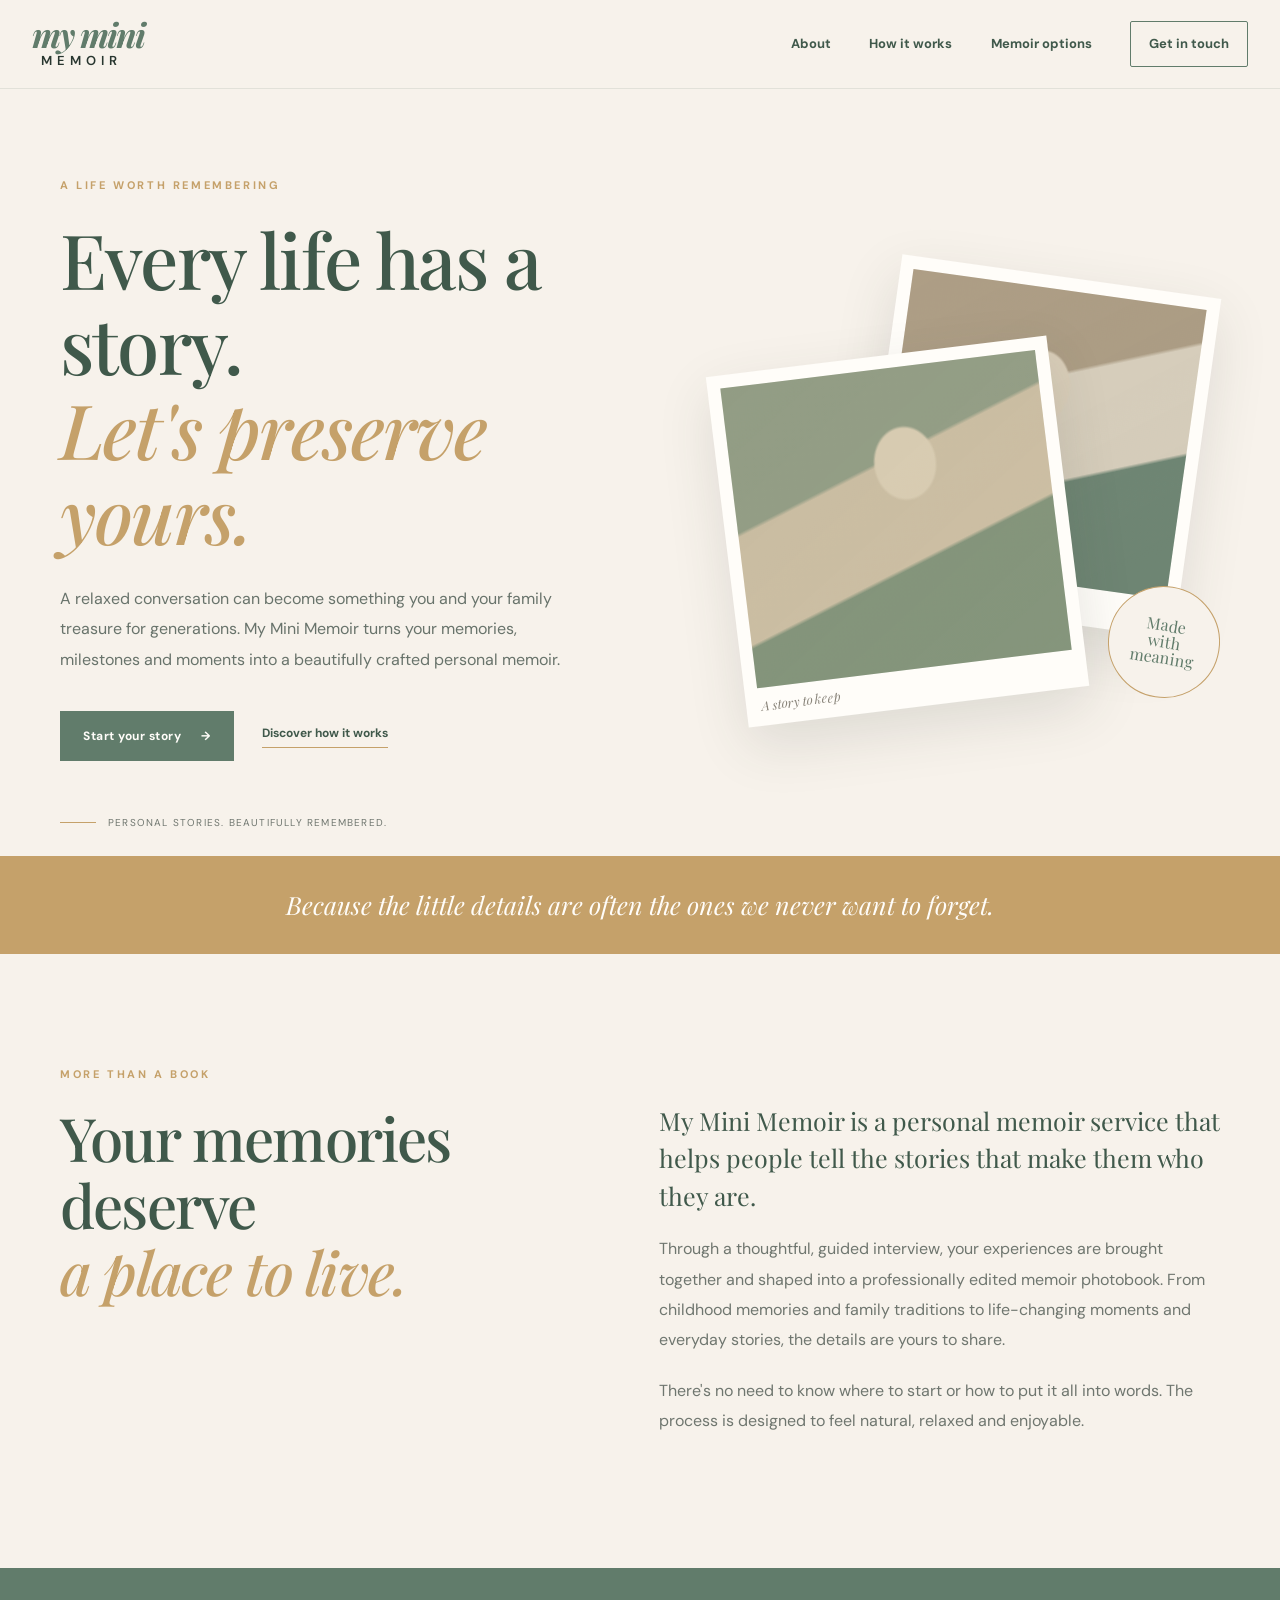
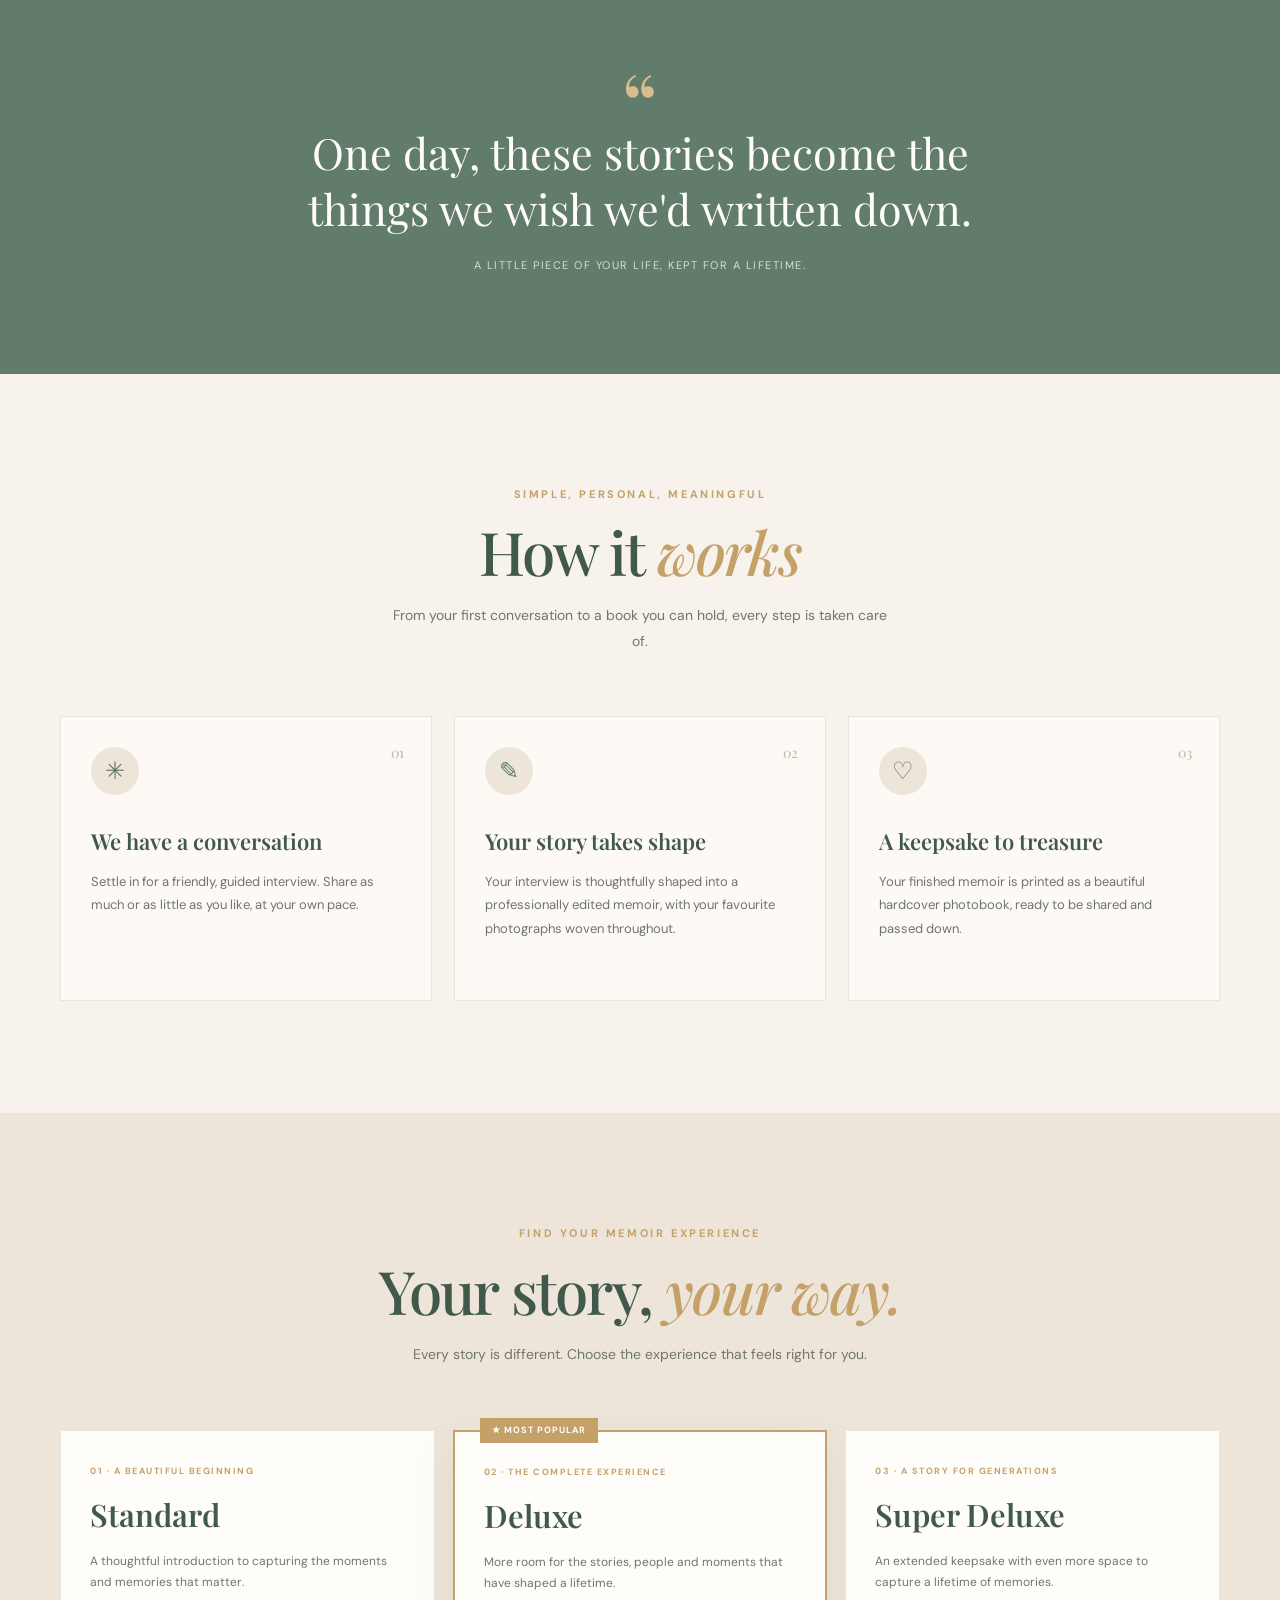
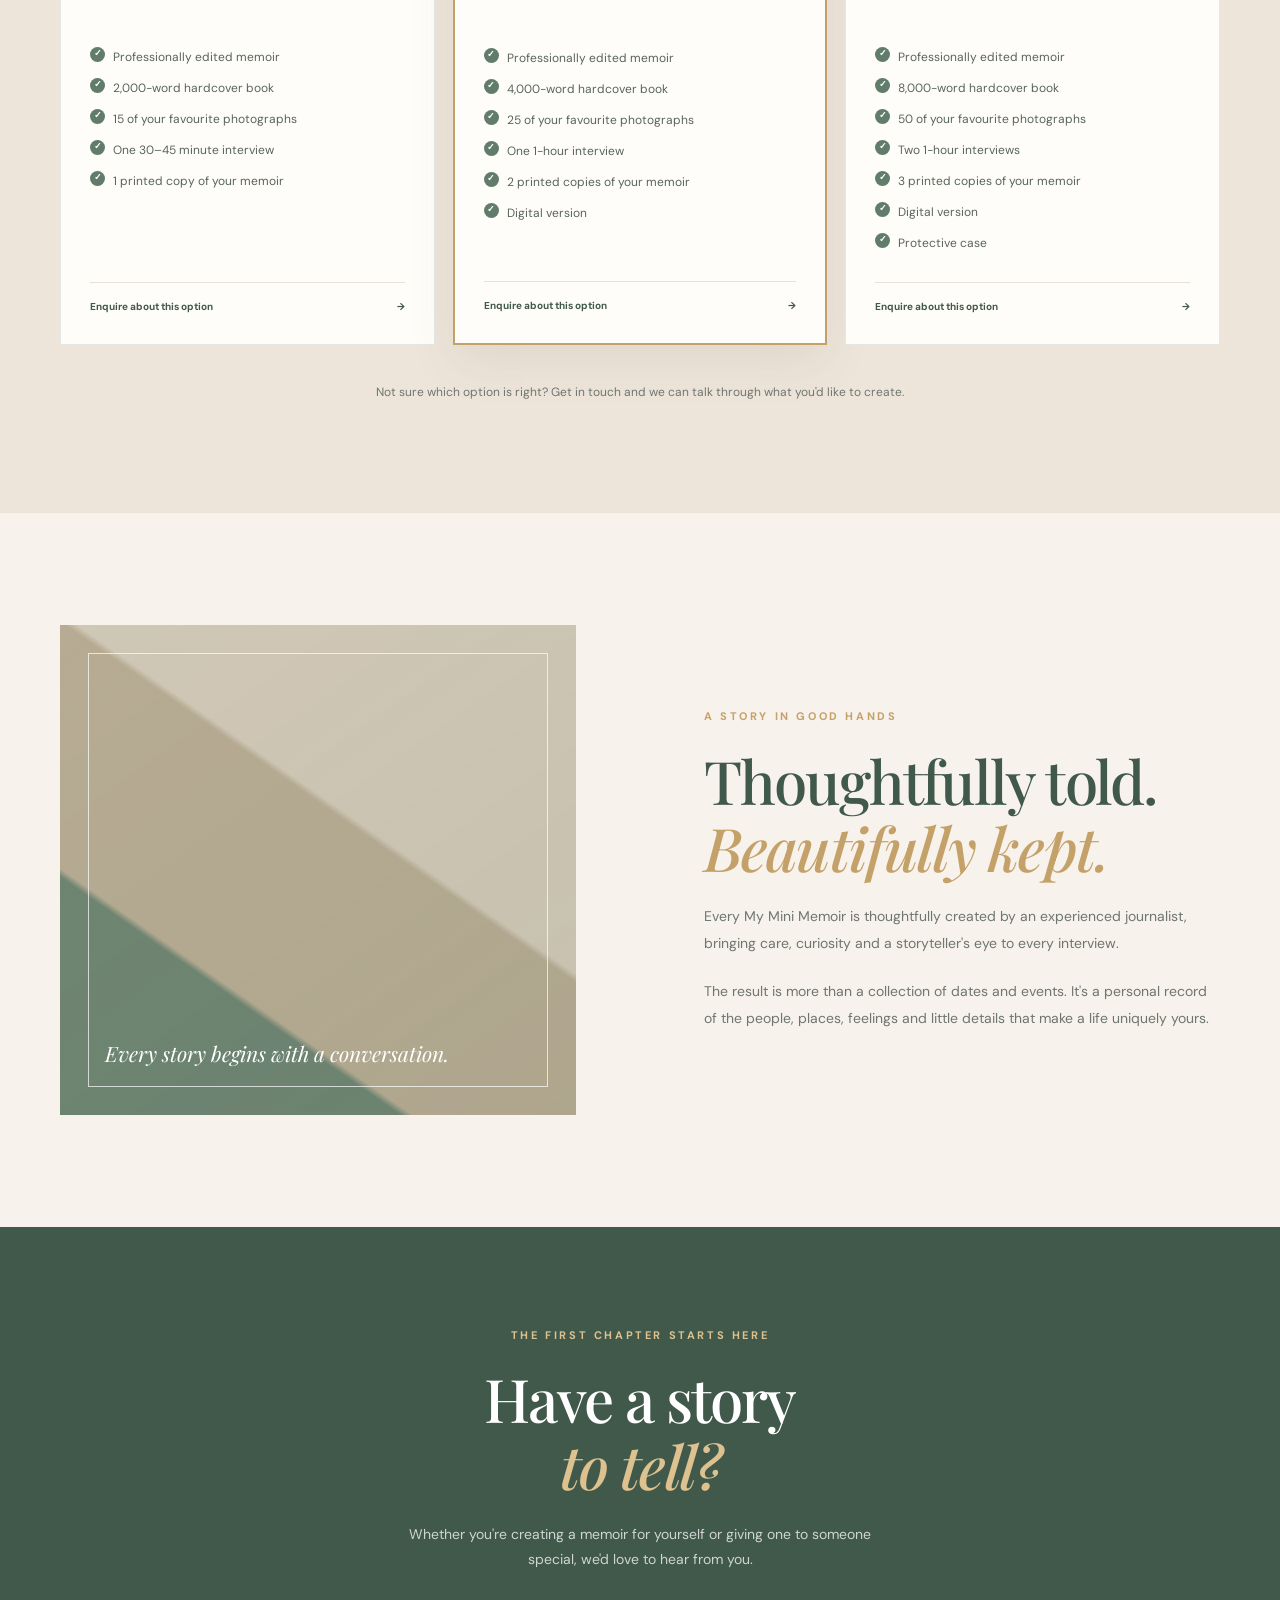
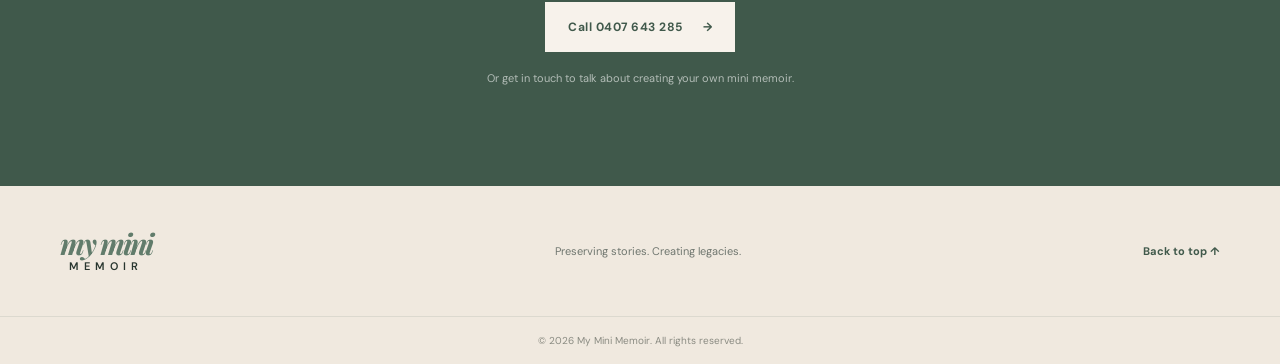
==== index.html @ c9656223 "test website" ====
<!doctype html>
<html lang="en">
  <head>
    <meta charset="UTF-8" />
    <meta name="viewport" content="width=device-width, initial-scale=1.0" />
    <meta
      name="description"
      content="My Mini Memoir helps preserve life's stories through personal interviews and thoughtfully created memoir photobooks."
    />
    <meta name="theme-color" content="#f7f2eb" />
    <title>My Mini Memoir | Your Story, Beautifully Preserved</title>
    <link rel="preconnect" href="https://fonts.googleapis.com" />
    <link rel="preconnect" href="https://fonts.gstatic.com" crossorigin />
    <link
      href="https://fonts.googleapis.com/css2?family=DM+Sans:wght@400;500;600;700&family=Playfair+Display:wght@500;600;700&display=swap"
      rel="stylesheet"
    />
    <link rel="stylesheet" href="reset.css" />
    <link rel="stylesheet" href="style.css" />
    <script src="script.js" defer></script>
  </head>
  <body>
    <a class="skip-link" href="#main">Skip to content</a>

    <header class="site-header" id="top">
      <div class="header-inner">
        <a class="wordmark" href="#top" aria-label="My Mini Memoir home">
          <span class="wordmark-script">my mini</span>
          <span class="wordmark-main">MEMOIR</span>
        </a>

        <button
          class="menu-toggle"
          type="button"
          aria-expanded="false"
          aria-controls="main-navigation"
          aria-label="Open navigation"
        >
          <span></span><span></span><span></span>
        </button>

        <nav
          class="main-navigation"
          id="main-navigation"
          aria-label="Main navigation"
        >
          <a href="#about">About</a>
          <a href="#how-it-works">How it works</a>
          <a href="#packages">Memoir options</a>
          <a href="#contact" class="nav-contact">Get in touch</a>
        </nav>
      </div>
    </header>

    <main id="main">
      <section class="hero section-shell">
        <div class="hero-copy reveal">
          <p class="eyebrow">A life worth remembering</p>
          <h1>Every life has a story.<br /><em>Let's preserve yours.</em></h1>
          <p class="hero-intro">
            A relaxed conversation can become something you and your family
            treasure for generations. My Mini Memoir turns your memories,
            milestones and moments into a beautifully crafted personal memoir.
          </p>
          <div class="hero-actions">
            <a class="button button-primary" href="#contact"
              >Start your story <span aria-hidden="true">→</span></a
            >
            <a class="text-link" href="#how-it-works">Discover how it works</a>
          </div>
        </div>
        <div
          class="hero-art reveal"
          aria-label="A collection of treasured family photographs and a keepsake book"
        >
          <div class="photo-frame photo-frame-back">
            <div class="photo-placeholder photo-placeholder-two"></div>
            <span>Moments that matter</span>
          </div>
          <div class="photo-frame photo-frame-front">
            <div class="photo-placeholder photo-placeholder-one"></div>
            <span>A story to keep</span>
          </div>
          <div class="hero-stamp">Made<br />with<br />meaning</div>
        </div>
        <div class="hero-bottom-note">
          <span class="small-line"></span> Personal stories. Beautifully
          remembered.
        </div>
      </section>

      <section class="intro-band">
        <p>
          Because the little details are often the ones we never want to forget.
        </p>
      </section>

      <section class="about section-shell section-padding" id="about">
        <div class="section-heading reveal">
          <p class="eyebrow">More than a book</p>
          <h2>Your memories deserve<br /><em>a place to live.</em></h2>
        </div>
        <div class="about-content reveal">
          <p class="large-copy">
            My Mini Memoir is a personal memoir service that helps people tell
            the stories that make them who they are.
          </p>
          <p>
            Through a thoughtful, guided interview, your experiences are brought
            together and shaped into a professionally edited memoir photobook.
            From childhood memories and family traditions to life-changing
            moments and everyday stories, the details are yours to share.
          </p>
          <p>
            There's no need to know where to start or how to put it all into
            words. The process is designed to feel natural, relaxed and
            enjoyable.
          </p>
        </div>
      </section>

      <section class="quote-section">
        <div class="quote-mark" aria-hidden="true">“</div>
        <blockquote>
          One day, these stories become the things we wish we'd written down.
        </blockquote>
        <p>A little piece of your life, kept for a lifetime.</p>
      </section>

      <section class="process section-shell section-padding" id="how-it-works">
        <div class="section-heading section-heading-centered reveal">
          <p class="eyebrow">Simple, personal, meaningful</p>
          <h2>How it <em>works</em></h2>
          <p class="section-subtitle">
            From your first conversation to a book you can hold, every step is
            taken care of.
          </p>
        </div>
        <div class="process-grid">
          <article class="process-card reveal">
            <span class="step-number">01</span>
            <div class="step-icon" aria-hidden="true">✳</div>
            <h3>We have a conversation</h3>
            <p>
              Settle in for a friendly, guided interview. Share as much or as
              little as you like, at your own pace.
            </p>
          </article>
          <article class="process-card reveal">
            <span class="step-number">02</span>
            <div class="step-icon" aria-hidden="true">✎</div>
            <h3>Your story takes shape</h3>
            <p>
              Your interview is thoughtfully shaped into a professionally edited
              memoir, with your favourite photographs woven throughout.
            </p>
          </article>
          <article class="process-card reveal">
            <span class="step-number">03</span>
            <div class="step-icon" aria-hidden="true">♡</div>
            <h3>A keepsake to treasure</h3>
            <p>
              Your finished memoir is printed as a beautiful hardcover
              photobook, ready to be shared and passed down.
            </p>
          </article>
        </div>
      </section>

      <section class="packages section-padding" id="packages">
        <div class="section-shell">
          <div class="section-heading section-heading-centered reveal">
            <p class="eyebrow">Find your memoir experience</p>
            <h2>Your story, <em>your way.</em></h2>
            <p class="section-subtitle">
              Every story is different. Choose the experience that feels right
              for you.
            </p>
          </div>

          <div class="package-grid">
            <article class="package-card reveal">
              <p class="package-kicker">01 · A beautiful beginning</p>
              <h3>Standard</h3>
              <p class="package-description">
                A thoughtful introduction to capturing the moments and memories
                that matter.
              </p>
              <ul>
                <li>Professionally edited memoir</li>
                <li>2,000-word hardcover book</li>
                <li>15 of your favourite photographs</li>
                <li>One 30–45 minute interview</li>
                <li>1 printed copy of your memoir</li>
              </ul>
              <a class="package-link" href="#contact"
                >Enquire about this option <span aria-hidden="true">→</span></a
              >
            </article>

            <article class="package-card package-card-featured reveal">
              <div class="popular-label">★ Most popular</div>
              <p class="package-kicker">02 · The complete experience</p>
              <h3>Deluxe</h3>
              <p class="package-description">
                More room for the stories, people and moments that have shaped a
                lifetime.
              </p>
              <ul>
                <li>Professionally edited memoir</li>
                <li>4,000-word hardcover book</li>
                <li>25 of your favourite photographs</li>
                <li>One 1-hour interview</li>
                <li>2 printed copies of your memoir</li>
                <li>Digital version</li>
              </ul>
              <a class="package-link" href="#contact"
                >Enquire about this option <span aria-hidden="true">→</span></a
              >
            </article>

            <article class="package-card reveal">
              <p class="package-kicker">03 · A story for generations</p>
              <h3>Super Deluxe</h3>
              <p class="package-description">
                An extended keepsake with even more space to capture a lifetime
                of memories.
              </p>
              <ul>
                <li>Professionally edited memoir</li>
                <li>8,000-word hardcover book</li>
                <li>50 of your favourite photographs</li>
                <li>Two 1-hour interviews</li>
                <li>3 printed copies of your memoir</li>
                <li>Digital version</li>
                <li>Protective case</li>
              </ul>
              <a class="package-link" href="#contact"
                >Enquire about this option <span aria-hidden="true">→</span></a
              >
            </article>
          </div>
          <p class="package-note">
            Not sure which option is right? Get in touch and we can talk through
            what you'd like to create.
          </p>
        </div>
      </section>

      <section class="journalist section-shell section-padding">
        <div class="journalist-image reveal">
          <div class="image-caption">
            Every story begins with a conversation.
          </div>
        </div>
        <div class="journalist-copy reveal">
          <p class="eyebrow">A story in good hands</p>
          <h2>Thoughtfully told.<br /><em>Beautifully kept.</em></h2>
          <p>
            Every My Mini Memoir is thoughtfully created by an experienced
            journalist, bringing care, curiosity and a storyteller's eye to
            every interview.
          </p>
          <p>
            The result is more than a collection of dates and events. It's a
            personal record of the people, places, feelings and little details
            that make a life uniquely yours.
          </p>
        </div>
      </section>

      <section class="contact-section" id="contact">
        <div class="contact-inner section-shell reveal">
          <p class="eyebrow">The first chapter starts here</p>
          <h2>Have a story<br /><em>to tell?</em></h2>
          <p>
            Whether you're creating a memoir for yourself or giving one to
            someone special, we'd love to hear from you.
          </p>
          <!-- Replace the phone number and email below with the business's confirmed contact details. -->
          <a class="button button-light" href="tel:0407643285"
            >Call 0407 643 285 <span aria-hidden="true">→</span></a
          >
          <p class="contact-small">
            Or get in touch to talk about creating your own mini memoir.
          </p>
        </div>
      </section>
    </main>

    <footer class="site-footer">
      <div class="footer-inner section-shell">
        <a
          class="wordmark footer-wordmark"
          href="#top"
          aria-label="My Mini Memoir back to top"
        >
          <span class="wordmark-script">my mini</span>
          <span class="wordmark-main">MEMOIR</span>
        </a>
        <p>Preserving stories. Creating legacies.</p>
        <a href="#top" class="back-to-top">Back to top ↑</a>
      </div>
      <div class="copyright">
        © <span id="current-year"></span> My Mini Memoir. All rights reserved.
      </div>
    </footer>
  </body>
</html>
---- style.css ----
:root {
  --cream: #f7f2eb;
  --cream-deep: #eee5da;
  --sage: #617c6b;
  --sage-dark: #40594b;
  --gold: #c5a16a;
  --ink: #28362f;
  --muted: #6f766f;
  --white: #fffdf9;
  --serif: "Playfair Display", Georgia, serif;
  --sans: "DM Sans", Arial, sans-serif;
  --content-width: 1160px;
}

body {
  background: var(--cream);
  color: var(--ink);
  font-family: var(--sans);
  font-size: 16px;
}

.section-shell {
  width: min(var(--content-width), calc(100% - 64px));
  margin-inline: auto;
}
.section-padding {
  padding-block: 112px;
}

.skip-link {
  position: absolute;
  left: 16px;
  top: -60px;
  z-index: 1000;
  padding: 12px 16px;
  background: var(--white);
  color: var(--ink);
}
.skip-link:focus {
  top: 16px;
}

.site-header {
  position: sticky;
  top: 0;
  z-index: 100;
  background: rgba(247, 242, 235, 0.94);
  backdrop-filter: blur(14px);
  border-bottom: 1px solid rgba(97, 124, 107, 0.14);
}
.header-inner {
  width: min(1320px, calc(100% - 64px));
  min-height: 88px;
  margin-inline: auto;
  display: flex;
  align-items: center;
  justify-content: space-between;
  gap: 36px;
}
.wordmark {
  display: inline-flex;
  flex-direction: column;
  align-items: flex-start;
  color: var(--sage);
  line-height: 0.82;
  flex-shrink: 0;
}
.wordmark-script {
  font-family: var(--serif);
  font-style: italic;
  font-weight: 700;
  font-size: 34px;
  letter-spacing: -2px;
}
.wordmark-main {
  padding-left: 9px;
  margin-top: 7px;
  color: var(--ink);
  font-size: 13px;
  font-weight: 600;
  letter-spacing: 5px;
}
.main-navigation {
  display: flex;
  align-items: center;
  gap: clamp(22px, 3vw, 42px);
  color: var(--sage-dark);
  font-size: 13px;
  font-weight: 700;
}
.main-navigation a {
  transition: color 0.2s ease;
}
.main-navigation a:hover {
  color: var(--gold);
}
.main-navigation .nav-contact {
  padding: 12px 18px;
  border: 1px solid var(--sage);
  border-radius: 2px;
}
.menu-toggle {
  display: none;
}

.hero {
  min-height: 690px;
  display: grid;
  grid-template-columns: 1.05fr 0.95fr;
  align-items: center;
  gap: 50px;
  padding-block: 88px 70px;
  position: relative;
}
.hero-copy {
  max-width: 610px;
  padding-bottom: 25px;
}
.eyebrow {
  color: var(--gold);
  font-size: 11px;
  font-weight: 700;
  letter-spacing: 2.6px;
  text-transform: uppercase;
  margin-bottom: 22px;
}
h1,
h2 {
  font-family: var(--serif);
  font-weight: 500;
  letter-spacing: -1.8px;
  line-height: 1.12;
}
.hero h1 {
  font-size: clamp(48px, 6vw, 76px);
  color: var(--sage-dark);
}
h1 em,
h2 em {
  color: var(--gold);
  font-weight: 500;
}
.hero-intro {
  max-width: 540px;
  margin-top: 28px;
  color: #68736b;
  font-size: 16px;
  line-height: 1.9;
}
.hero-actions {
  display: flex;
  align-items: center;
  gap: 28px;
  flex-wrap: wrap;
  margin-top: 36px;
}
.button {
  display: inline-flex;
  justify-content: center;
  align-items: center;
  gap: 20px;
  padding: 16px 23px;
  font-size: 12px;
  font-weight: 700;
  letter-spacing: 0.5px;
  transition:
    transform 0.2s ease,
    background 0.2s ease;
}
.button:hover {
  transform: translateY(-3px);
}
.button-primary {
  background: var(--sage);
  color: var(--white);
}
.button-primary:hover {
  background: var(--sage-dark);
}
.text-link {
  color: var(--sage-dark);
  font-size: 12px;
  font-weight: 700;
  border-bottom: 1px solid var(--gold);
  padding-bottom: 5px;
}
.hero-art {
  height: 470px;
  position: relative;
  max-width: 520px;
  width: 100%;
  justify-self: end;
}
.photo-frame {
  position: absolute;
  padding: 13px 13px 38px;
  background: var(--white);
  box-shadow: 0 20px 55px rgba(57, 62, 53, 0.13);
}
.photo-frame span {
  position: absolute;
  bottom: 10px;
  left: 15px;
  color: #8a857b;
  font-family: var(--serif);
  font-style: italic;
  font-size: 13px;
}
.photo-frame-back {
  width: 62%;
  height: 73%;
  top: 6%;
  right: 4%;
  transform: rotate(8deg);
}
.photo-frame-front {
  width: 66%;
  height: 75%;
  left: 5%;
  bottom: 2%;
  transform: rotate(-7deg);
}
.photo-placeholder {
  width: 100%;
  height: 100%;
  background-size: cover;
  background-position: center;
}
.photo-placeholder-one {
  background:
    linear-gradient(145deg, rgba(74, 94, 76, 0.12), rgba(74, 94, 76, 0.08)),
    radial-gradient(ellipse at 55% 32%, #e8d8bd 0 12%, transparent 13%),
    linear-gradient(160deg, #9ca58c 0 35%, #d9c8ac 36% 62%, #8a9a80 63%);
}
.photo-placeholder-two {
  background:
    linear-gradient(145deg, rgba(74, 94, 76, 0.08), rgba(74, 94, 76, 0.12)),
    radial-gradient(ellipse at 48% 34%, #e8d9c4 0 13%, transparent 14%),
    linear-gradient(160deg, #b6a38a 0 35%, #e5d9c7 36% 63%, #738a78 64%);
}
.hero-stamp {
  position: absolute;
  right: 0;
  bottom: 4%;
  display: grid;
  place-content: center;
  width: 112px;
  height: 112px;
  border: 1px solid var(--gold);
  border-radius: 50%;
  background: var(--cream);
  color: var(--sage);
  font-family: var(--serif);
  font-size: 16px;
  line-height: 1.05;
  text-align: center;
  transform: rotate(9deg);
}
.hero-bottom-note {
  position: absolute;
  bottom: 26px;
  left: 0;
  display: flex;
  align-items: center;
  gap: 12px;
  color: var(--muted);
  font-size: 10px;
  letter-spacing: 1.2px;
  text-transform: uppercase;
}
.small-line {
  width: 36px;
  height: 1px;
  background: var(--gold);
}

.intro-band {
  padding: 30px 24px;
  background: var(--gold);
  color: var(--white);
  text-align: center;
  font-family: var(--serif);
  font-size: clamp(18px, 2.4vw, 25px);
  font-style: italic;
}
.about {
  display: grid;
  grid-template-columns: 0.9fr 1.1fr;
  gap: 12%;
}
.section-heading h2,
.journalist h2,
.contact-section h2 {
  color: var(--sage-dark);
  font-size: clamp(40px, 5vw, 60px);
}
.about-content {
  max-width: 590px;
  padding-top: 36px;
}
.about-content p {
  color: var(--muted);
  line-height: 1.9;
  margin-bottom: 20px;
}
.about-content .large-copy {
  color: var(--sage-dark);
  font-family: var(--serif);
  font-size: 25px;
  line-height: 1.5;
}

.quote-section {
  padding: 90px 24px 100px;
  background: var(--sage);
  color: var(--white);
  text-align: center;
}
.quote-mark {
  height: 55px;
  color: #d8bd8e;
  font-family: var(--serif);
  font-size: 90px;
  line-height: 1;
}
.quote-section blockquote {
  max-width: 780px;
  margin: 12px auto 20px;
  font-family: var(--serif);
  font-size: clamp(27px, 4vw, 43px);
  line-height: 1.3;
}
.quote-section p {
  color: rgba(255, 255, 255, 0.75);
  font-size: 11px;
  letter-spacing: 1.5px;
  text-transform: uppercase;
}

.section-heading-centered {
  max-width: 660px;
  margin: 0 auto 62px;
  text-align: center;
}
.section-heading-centered .eyebrow {
  margin-bottom: 16px;
}
.section-subtitle {
  max-width: 510px;
  margin: 18px auto 0;
  color: var(--muted);
  line-height: 1.8;
  font-size: 14px;
}
.process-grid {
  display: grid;
  grid-template-columns: repeat(3, 1fr);
  gap: 22px;
}
.process-card {
  min-height: 285px;
  padding: 30px;
  position: relative;
  background: rgba(255, 253, 249, 0.72);
  border: 1px solid rgba(97, 124, 107, 0.15);
}
.step-number {
  position: absolute;
  top: 25px;
  right: 27px;
  color: #b8b8a8;
  font-family: var(--serif);
  font-size: 14px;
}
.step-icon {
  width: 48px;
  height: 48px;
  display: grid;
  place-items: center;
  margin-bottom: 30px;
  border-radius: 50%;
  background: var(--cream-deep);
  color: var(--sage);
  font-size: 24px;
}
.process-card h3 {
  margin-bottom: 12px;
  color: var(--sage-dark);
  font-family: var(--serif);
  font-size: 22px;
  font-weight: 600;
}
.process-card p {
  color: var(--muted);
  font-size: 13px;
  line-height: 1.8;
}

.packages {
  background: var(--cream-deep);
}
.package-grid {
  display: grid;
  grid-template-columns: repeat(3, 1fr);
  align-items: stretch;
  gap: 18px;
}
.package-card {
  position: relative;
  display: flex;
  flex-direction: column;
  padding: 34px 29px 30px;
  background: var(--white);
  border: 1px solid rgba(97, 124, 107, 0.17);
}
.package-card-featured {
  border: 2px solid var(--gold);
  box-shadow: 0 18px 45px rgba(83, 78, 62, 0.09);
  transform: translateY(-12px);
}
.popular-label {
  position: absolute;
  top: -14px;
  left: 25px;
  padding: 6px 12px;
  background: var(--gold);
  color: white;
  font-size: 9px;
  font-weight: 700;
  letter-spacing: 1px;
  text-transform: uppercase;
}
.package-kicker {
  margin-bottom: 13px;
  color: var(--gold);
  font-size: 9px;
  font-weight: 700;
  letter-spacing: 1.5px;
  text-transform: uppercase;
}
.package-card h3 {
  color: var(--sage-dark);
  font-family: var(--serif);
  font-size: 31px;
  font-weight: 600;
}
.package-description {
  min-height: 74px;
  margin-top: 13px;
  color: var(--muted);
  font-size: 12px;
  line-height: 1.75;
}
.package-card ul {
  display: grid;
  gap: 13px;
  margin: 23px 0 30px;
  list-style: none;
}
.package-card li {
  position: relative;
  padding-left: 23px;
  color: #58645c;
  font-size: 12px;
  line-height: 1.5;
}
.package-card li::before {
  content: "✓";
  position: absolute;
  left: 0;
  top: -1px;
  display: grid;
  place-items: center;
  width: 15px;
  height: 15px;
  border-radius: 50%;
  background: var(--sage);
  color: white;
  font-size: 9px;
  font-weight: 700;
}
.package-link {
  display: flex;
  justify-content: space-between;
  gap: 10px;
  margin-top: auto;
  padding-top: 16px;
  border-top: 1px solid #e8e1d7;
  color: var(--sage-dark);
  font-size: 10px;
  font-weight: 700;
}
.package-note {
  margin-top: 38px;
  color: var(--muted);
  font-size: 12px;
  text-align: center;
}

.journalist {
  display: grid;
  grid-template-columns: 1fr 1fr;
  align-items: center;
  gap: 11%;
}
.journalist-image {
  min-height: 490px;
  position: relative;
  background:
    linear-gradient(145deg, rgba(65, 87, 72, 0.12), rgba(65, 87, 72, 0.18)),
    linear-gradient(35deg, #758c78 0 28%, #c7b79d 29% 58%, #e4d7c5 59%);
}
.journalist-image::before {
  content: "";
  position: absolute;
  inset: 28px;
  border: 1px solid rgba(255, 255, 255, 0.7);
}
.image-caption {
  position: absolute;
  left: 45px;
  bottom: 45px;
  color: white;
  font-family: var(--serif);
  font-size: 21px;
  font-style: italic;
}
.journalist-copy p:not(.eyebrow) {
  margin-top: 22px;
  color: var(--muted);
  font-size: 14px;
  line-height: 1.9;
}

.contact-section {
  padding: 100px 0;
  background: var(--sage-dark);
  color: white;
  text-align: center;
}
.contact-inner {
  max-width: 680px;
}
.contact-section .eyebrow {
  color: #ddc18e;
}
.contact-section h2 {
  color: white;
}
.contact-section h2 em {
  color: #ddc18e;
}
.contact-section .contact-inner > p:not(.eyebrow):not(.contact-small) {
  max-width: 490px;
  margin: 22px auto 30px;
  color: rgba(255, 255, 255, 0.75);
  line-height: 1.8;
  font-size: 14px;
}
.button-light {
  background: var(--cream);
  color: var(--sage-dark);
}
.button-light:hover {
  background: white;
}
.contact-small {
  margin-top: 18px;
  color: rgba(255, 255, 255, 0.6);
  font-size: 11px;
}
.site-footer {
  background: #f0e9df;
}
.footer-inner {
  min-height: 130px;
  display: flex;
  align-items: center;
  justify-content: space-between;
  gap: 25px;
}
.footer-wordmark .wordmark-script {
  font-size: 29px;
}
.footer-wordmark .wordmark-main {
  font-size: 11px;
}
.footer-inner > p,
.back-to-top {
  color: var(--muted);
  font-size: 11px;
}
.back-to-top {
  color: var(--sage-dark);
  font-weight: 700;
}
.copyright {
  padding: 16px 24px;
  border-top: 1px solid rgba(97, 124, 107, 0.14);
  color: #8a8b82;
  font-size: 10px;
  text-align: center;
}

.reveal {
  opacity: 0;
  transform: translateY(22px);
  transition:
    opacity 0.7s ease,
    transform 0.7s ease;
}
.reveal.is-visible {
  opacity: 1;
  transform: translateY(0);
}

@media (max-width: 900px) {
  .hero {
    min-height: 610px;
    gap: 20px;
  }
  .hero-art {
    height: 390px;
  }
  .hero-stamp {
    width: 90px;
    height: 90px;
    font-size: 13px;
  }
  .about {
    gap: 7%;
  }
  .package-card {
    padding-inline: 22px;
  }
  .package-card h3 {
    font-size: 27px;
  }
}

@media (max-width: 700px) {
  .section-shell {
    width: min(100% - 40px, var(--content-width));
  }
  .section-padding {
    padding-block: 78px;
  }
  .header-inner {
    width: calc(100% - 40px);
    min-height: 74px;
  }
  .wordmark-script {
    font-size: 30px;
  }
  .menu-toggle {
    width: 42px;
    height: 42px;
    display: flex;
    flex-direction: column;
    justify-content: center;
    gap: 6px;
    padding: 9px;
    border: 1px solid rgba(97, 124, 107, 0.35);
    background: transparent;
  }
  .menu-toggle span {
    height: 1px;
    width: 100%;
    background: var(--sage-dark);
  }
  .main-navigation {
    position: absolute;
    top: 100%;
    left: 0;
    right: 0;
    display: none;
    align-items: stretch;
    gap: 0;
    padding: 10px 20px 20px;
    background: var(--cream);
    border-bottom: 1px solid rgba(97, 124, 107, 0.18);
  }
  .main-navigation.is-open {
    display: flex;
    flex-direction: column;
  }
  .main-navigation a {
    padding: 14px 4px;
    border-bottom: 1px solid rgba(97, 124, 107, 0.12);
  }
  .main-navigation .nav-contact {
    margin-top: 12px;
    padding: 13px;
    text-align: center;
    border: 1px solid var(--sage);
  }
  .hero {
    display: flex;
    flex-direction: column;
    align-items: stretch;
    gap: 32px;
    padding-top: 70px;
    padding-bottom: 90px;
  }
  .hero h1 {
    font-size: clamp(43px, 12vw, 62px);
  }
  .hero-intro {
    font-size: 14px;
  }
  .hero-art {
    width: min(100%, 440px);
    height: 370px;
    align-self: center;
  }
  .hero-bottom-note {
    bottom: 25px;
  }
  .about,
  .journalist {
    grid-template-columns: 1fr;
    gap: 25px;
  }
  .about-content {
    padding-top: 0;
  }
  .section-heading h2,
  .journalist h2,
  .contact-section h2 {
    font-size: 46px;
  }
  .quote-section {
    padding-block: 72px;
  }
  .process-grid,
  .package-grid {
    grid-template-columns: 1fr;
    gap: 16px;
  }
  .process-card {
    min-height: auto;
  }
  .package-card-featured {
    transform: none;
    margin-block: 8px;
  }
  .package-description {
    min-height: 0;
  }
  .journalist-image {
    min-height: 360px;
  }
  .contact-section {
    padding-block: 78px;
  }
  .footer-inner {
    min-height: 170px;
    flex-wrap: wrap;
    justify-content: space-between;
    padding-block: 30px;
  }
  .footer-inner > p {
    order: 3;
    width: 100%;
  }
}

@media (prefers-reduced-motion: reduce) {
  .reveal {
    opacity: 1;
    transform: none;
  }
}
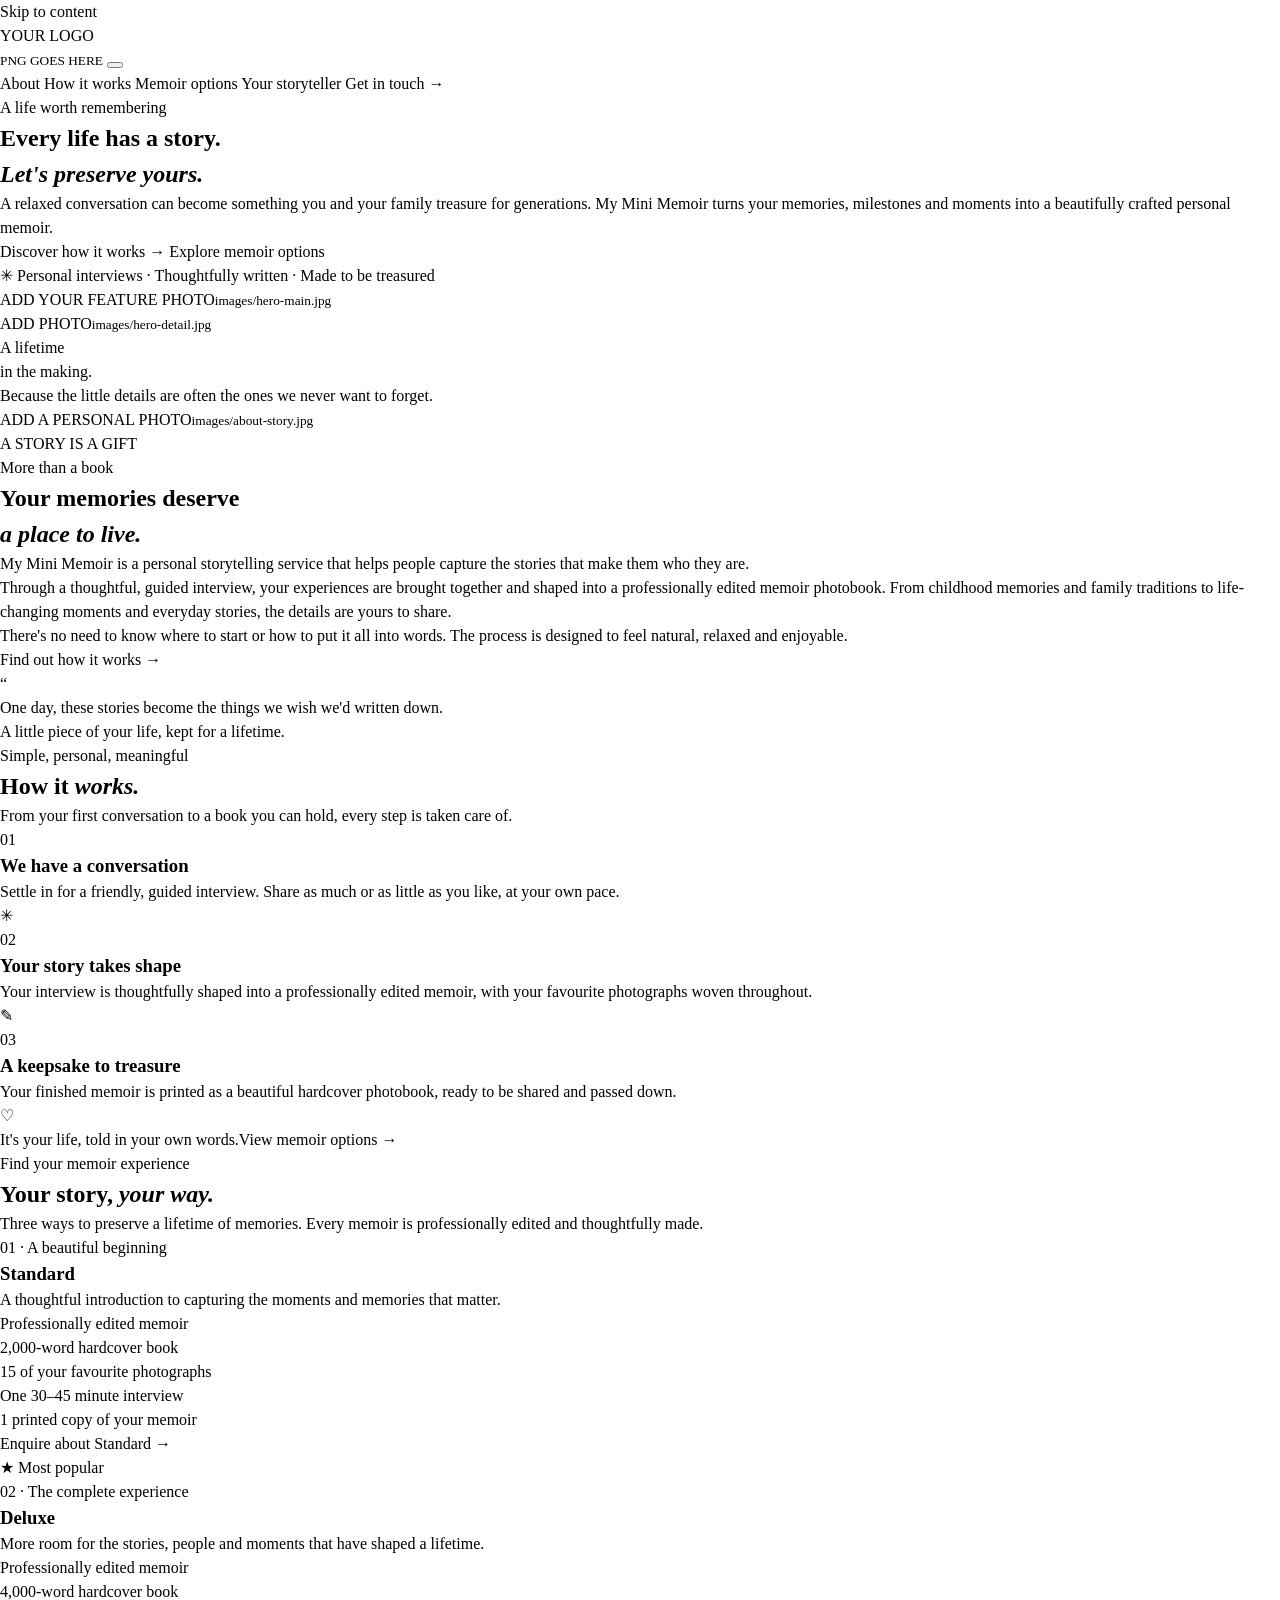
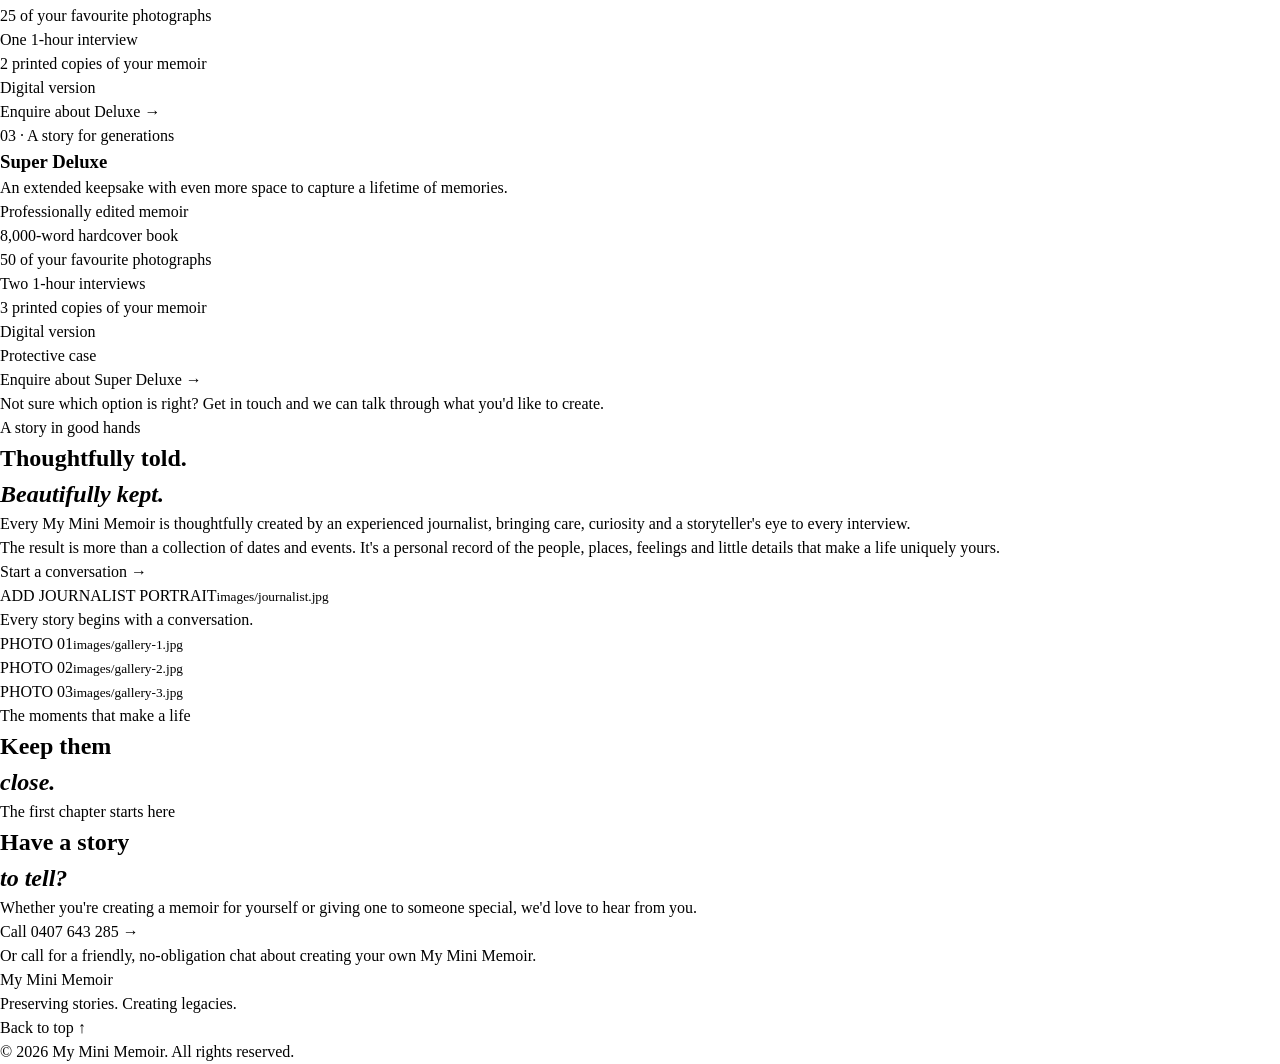
==== commit 9034cf78: "adding photos" ====
--- a/index.html
+++ b/index.html
@@ -1,309 +1,191 @@
-<!doctype html>
+<!DOCTYPE html>
 <html lang="en">
-  <head>
-    <meta charset="UTF-8" />
-    <meta name="viewport" content="width=device-width, initial-scale=1.0" />
-    <meta
-      name="description"
-      content="My Mini Memoir helps preserve life's stories through personal interviews and thoughtfully created memoir photobooks."
-    />
-    <meta name="theme-color" content="#f7f2eb" />
-    <title>My Mini Memoir | Your Story, Beautifully Preserved</title>
-    <link rel="preconnect" href="https://fonts.googleapis.com" />
-    <link rel="preconnect" href="https://fonts.gstatic.com" crossorigin />
-    <link
-      href="https://fonts.googleapis.com/css2?family=DM+Sans:wght@400;500;600;700&family=Playfair+Display:wght@500;600;700&display=swap"
-      rel="stylesheet"
-    />
-    <link rel="stylesheet" href="reset.css" />
-    <link rel="stylesheet" href="style.css" />
-    <script src="script.js" defer></script>
-  </head>
-  <body>
-    <a class="skip-link" href="#main">Skip to content</a>
+<head>
+  <meta charset="UTF-8">
+  <meta name="viewport" content="width=device-width, initial-scale=1.0">
+  <meta name="description" content="My Mini Memoir turns personal interviews, memories and photographs into beautifully crafted memoir books.">
+  <meta name="theme-color" content="#617c6b">
+  <title>My Mini Memoir | Your Story, Beautifully Preserved</title>
+  <link rel="preconnect" href="https://fonts.googleapis.com">
+  <link rel="preconnect" href="https://fonts.gstatic.com" crossorigin>
+  <link href="https://fonts.googleapis.com/css2?family=DM+Sans:wght@400;500;600;700&family=Playfair+Display:ital,wght@0,500;0,600;0,700;1,500;1,600&display=swap" rel="stylesheet">
+  <link rel="stylesheet" href="reset.css">
+  <link rel="stylesheet" href="style.css">
+  <script src="script.js" defer></script>
+</head>
+<body>
+  <a class="skip-link" href="#main">Skip to content</a>
 
-    <header class="site-header" id="top">
-      <div class="header-inner">
-        <a class="wordmark" href="#top" aria-label="My Mini Memoir home">
-          <span class="wordmark-script">my mini</span>
-          <span class="wordmark-main">MEMOIR</span>
-        </a>
+  <!-- Replace the logo placeholder with your PNG when ready. Suggested path: images/my-mini-memoir-logo.png -->
+  <header class="site-header" id="top">
+    <div class="header-inner">
+      <a class="brand-tile" href="#top" aria-label="My Mini Memoir home">
+        <!-- <img src="images/my-mini-memoir-logo.png" alt="My Mini Memoir"> -->
+        <span class="logo-placeholder">YOUR LOGO<br><small>PNG GOES HERE</small></span>
+      </a>
 
-        <button
-          class="menu-toggle"
-          type="button"
-          aria-expanded="false"
-          aria-controls="main-navigation"
-          aria-label="Open navigation"
-        >
-          <span></span><span></span><span></span>
-        </button>
+      <button class="menu-toggle" type="button" aria-expanded="false" aria-controls="main-navigation" aria-label="Open navigation">
+        <span></span><span></span><span></span>
+      </button>
 
-        <nav
-          class="main-navigation"
-          id="main-navigation"
-          aria-label="Main navigation"
-        >
-          <a href="#about">About</a>
-          <a href="#how-it-works">How it works</a>
-          <a href="#packages">Memoir options</a>
-          <a href="#contact" class="nav-contact">Get in touch</a>
-        </nav>
+      <nav class="main-navigation" id="main-navigation" aria-label="Main navigation">
+        <a href="#about">About</a>
+        <a href="#how-it-works">How it works</a>
+        <a href="#packages">Memoir options</a>
+        <a href="#journalist">Your storyteller</a>
+        <a href="#contact" class="nav-contact">Get in touch <span aria-hidden="true">→</span></a>
+      </nav>
+    </div>
+  </header>
+
+  <main id="main">
+    <section class="hero" aria-labelledby="hero-title">
+      <div class="hero-copy">
+        <p class="eyebrow">A life worth remembering</p>
+        <h1 id="hero-title">Every life has a story.<br><em>Let's preserve yours.</em></h1>
+        <p class="hero-intro">A relaxed conversation can become something you and your family treasure for generations. My Mini Memoir turns your memories, milestones and moments into a beautifully crafted personal memoir.</p>
+        <div class="hero-actions">
+          <a class="button button-primary" href="#how-it-works">Discover how it works <span aria-hidden="true">→</span></a>
+          <a class="underlined-link" href="#packages">Explore memoir options</a>
+        </div>
+        <div class="hero-proof"><span class="proof-star">✳</span> Personal interviews · Thoughtfully written · Made to be treasured</div>
       </div>
-    </header>
+      <div class="hero-photos">
+        <!-- PHOTO SLOT 01: Replace this div with an image of a memoir book, family photos or a meaningful moment. -->
+        <div class="photo-slot hero-photo-main"><span>ADD YOUR FEATURE PHOTO</span><small>images/hero-main.jpg</small></div>
+        <!-- PHOTO SLOT 02: Optional supporting image. -->
+        <div class="photo-slot hero-photo-small"><span>ADD PHOTO</span><small>images/hero-detail.jpg</small></div>
+        <div class="photo-note">A lifetime<br>in the making.</div>
+      </div>
+    </section>
 
-    <main id="main">
-      <section class="hero section-shell">
-        <div class="hero-copy reveal">
-          <p class="eyebrow">A life worth remembering</p>
-          <h1>Every life has a story.<br /><em>Let's preserve yours.</em></h1>
-          <p class="hero-intro">
-            A relaxed conversation can become something you and your family
-            treasure for generations. My Mini Memoir turns your memories,
-            milestones and moments into a beautifully crafted personal memoir.
-          </p>
-          <div class="hero-actions">
-            <a class="button button-primary" href="#contact"
-              >Start your story <span aria-hidden="true">→</span></a
-            >
-            <a class="text-link" href="#how-it-works">Discover how it works</a>
-          </div>
+    <section class="intro-ribbon">
+      <p>Because the little details are often the ones we never want to forget.</p>
+    </section>
+
+    <section class="about section-shell section-block" id="about">
+      <div class="about-image-wrap">
+        <!-- PHOTO SLOT 03: Add a warm portrait, candid family image or photograph of someone sharing memories. -->
+        <div class="photo-slot about-photo"><span>ADD A PERSONAL PHOTO</span><small>images/about-story.jpg</small></div>
+        <span class="image-index">A STORY IS A GIFT</span>
+      </div>
+      <div class="about-copy">
+        <p class="eyebrow">More than a book</p>
+        <h2>Your memories deserve<br><em>a place to live.</em></h2>
+        <p class="lead-copy">My Mini Memoir is a personal storytelling service that helps people capture the stories that make them who they are.</p>
+        <p>Through a thoughtful, guided interview, your experiences are brought together and shaped into a professionally edited memoir photobook. From childhood memories and family traditions to life-changing moments and everyday stories, the details are yours to share.</p>
+        <p>There's no need to know where to start or how to put it all into words. The process is designed to feel natural, relaxed and enjoyable.</p>
+        <a class="inline-link" href="#how-it-works">Find out how it works <span aria-hidden="true">→</span></a>
+      </div>
+    </section>
+
+    <section class="quote-band">
+      <p class="quote-mark" aria-hidden="true">“</p>
+      <blockquote>One day, these stories become the things we wish we'd written down.</blockquote>
+      <p class="quote-caption">A little piece of your life, kept for a lifetime.</p>
+    </section>
+
+    <section class="process section-shell section-block" id="how-it-works">
+      <div class="section-heading-row">
+        <div>
+          <p class="eyebrow">Simple, personal, meaningful</p>
+          <h2>How it <em>works.</em></h2>
         </div>
-        <div
-          class="hero-art reveal"
-          aria-label="A collection of treasured family photographs and a keepsake book"
-        >
-          <div class="photo-frame photo-frame-back">
-            <div class="photo-placeholder photo-placeholder-two"></div>
-            <span>Moments that matter</span>
-          </div>
-          <div class="photo-frame photo-frame-front">
-            <div class="photo-placeholder photo-placeholder-one"></div>
-            <span>A story to keep</span>
-          </div>
-          <div class="hero-stamp">Made<br />with<br />meaning</div>
+        <p class="heading-aside">From your first conversation to a book you can hold, every step is taken care of.</p>
+      </div>
+      <div class="process-list">
+        <article class="process-step">
+          <span class="step-number">01</span>
+          <div class="step-main"><h3>We have a conversation</h3><p>Settle in for a friendly, guided interview. Share as much or as little as you like, at your own pace.</p></div>
+          <span class="step-symbol" aria-hidden="true">✳</span>
+        </article>
+        <article class="process-step">
+          <span class="step-number">02</span>
+          <div class="step-main"><h3>Your story takes shape</h3><p>Your interview is thoughtfully shaped into a professionally edited memoir, with your favourite photographs woven throughout.</p></div>
+          <span class="step-symbol" aria-hidden="true">✎</span>
+        </article>
+        <article class="process-step">
+          <span class="step-number">03</span>
+          <div class="step-main"><h3>A keepsake to treasure</h3><p>Your finished memoir is printed as a beautiful hardcover photobook, ready to be shared and passed down.</p></div>
+          <span class="step-symbol" aria-hidden="true">♡</span>
+        </article>
+      </div>
+      <div class="process-footer"><span>It's your life, told in your own words.</span><a class="button button-outline" href="#packages">View memoir options <span aria-hidden="true">→</span></a></div>
+    </section>
+
+    <section class="packages section-block" id="packages">
+      <div class="section-shell">
+        <div class="section-heading-row packages-heading">
+          <div><p class="eyebrow">Find your memoir experience</p><h2>Your story, <em>your way.</em></h2></div>
+          <p class="heading-aside">Three ways to preserve a lifetime of memories. Every memoir is professionally edited and thoughtfully made.</p>
         </div>
-        <div class="hero-bottom-note">
-          <span class="small-line"></span> Personal stories. Beautifully
-          remembered.
-        </div>
-      </section>
-
-      <section class="intro-band">
-        <p>
-          Because the little details are often the ones we never want to forget.
-        </p>
-      </section>
-
-      <section class="about section-shell section-padding" id="about">
-        <div class="section-heading reveal">
-          <p class="eyebrow">More than a book</p>
-          <h2>Your memories deserve<br /><em>a place to live.</em></h2>
-        </div>
-        <div class="about-content reveal">
-          <p class="large-copy">
-            My Mini Memoir is a personal memoir service that helps people tell
-            the stories that make them who they are.
-          </p>
-          <p>
-            Through a thoughtful, guided interview, your experiences are brought
-            together and shaped into a professionally edited memoir photobook.
-            From childhood memories and family traditions to life-changing
-            moments and everyday stories, the details are yours to share.
-          </p>
-          <p>
-            There's no need to know where to start or how to put it all into
-            words. The process is designed to feel natural, relaxed and
-            enjoyable.
-          </p>
-        </div>
-      </section>
-
-      <section class="quote-section">
-        <div class="quote-mark" aria-hidden="true">“</div>
-        <blockquote>
-          One day, these stories become the things we wish we'd written down.
-        </blockquote>
-        <p>A little piece of your life, kept for a lifetime.</p>
-      </section>
-
-      <section class="process section-shell section-padding" id="how-it-works">
-        <div class="section-heading section-heading-centered reveal">
-          <p class="eyebrow">Simple, personal, meaningful</p>
-          <h2>How it <em>works</em></h2>
-          <p class="section-subtitle">
-            From your first conversation to a book you can hold, every step is
-            taken care of.
-          </p>
-        </div>
-        <div class="process-grid">
-          <article class="process-card reveal">
-            <span class="step-number">01</span>
-            <div class="step-icon" aria-hidden="true">✳</div>
-            <h3>We have a conversation</h3>
-            <p>
-              Settle in for a friendly, guided interview. Share as much or as
-              little as you like, at your own pace.
-            </p>
+        <div class="package-grid">
+          <article class="package-card">
+            <p class="package-kicker">01 · A beautiful beginning</p><h3>Standard</h3>
+            <p class="package-description">A thoughtful introduction to capturing the moments and memories that matter.</p>
+            <ul><li>Professionally edited memoir</li><li>2,000-word hardcover book</li><li>15 of your favourite photographs</li><li>One 30–45 minute interview</li><li>1 printed copy of your memoir</li></ul>
+            <a class="package-link" href="#contact">Enquire about Standard <span>→</span></a>
           </article>
-          <article class="process-card reveal">
-            <span class="step-number">02</span>
-            <div class="step-icon" aria-hidden="true">✎</div>
-            <h3>Your story takes shape</h3>
-            <p>
-              Your interview is thoughtfully shaped into a professionally edited
-              memoir, with your favourite photographs woven throughout.
-            </p>
+          <article class="package-card package-card-featured">
+            <div class="popular-label">★ Most popular</div>
+            <p class="package-kicker">02 · The complete experience</p><h3>Deluxe</h3>
+            <p class="package-description">More room for the stories, people and moments that have shaped a lifetime.</p>
+            <ul><li>Professionally edited memoir</li><li>4,000-word hardcover book</li><li>25 of your favourite photographs</li><li>One 1-hour interview</li><li>2 printed copies of your memoir</li><li>Digital version</li></ul>
+            <a class="package-link" href="#contact">Enquire about Deluxe <span>→</span></a>
           </article>
-          <article class="process-card reveal">
-            <span class="step-number">03</span>
-            <div class="step-icon" aria-hidden="true">♡</div>
-            <h3>A keepsake to treasure</h3>
-            <p>
-              Your finished memoir is printed as a beautiful hardcover
-              photobook, ready to be shared and passed down.
-            </p>
+          <article class="package-card">
+            <p class="package-kicker">03 · A story for generations</p><h3>Super Deluxe</h3>
+            <p class="package-description">An extended keepsake with even more space to capture a lifetime of memories.</p>
+            <ul><li>Professionally edited memoir</li><li>8,000-word hardcover book</li><li>50 of your favourite photographs</li><li>Two 1-hour interviews</li><li>3 printed copies of your memoir</li><li>Digital version</li><li>Protective case</li></ul>
+            <a class="package-link" href="#contact">Enquire about Super Deluxe <span>→</span></a>
           </article>
         </div>
-      </section>
+        <p class="package-note">Not sure which option is right? Get in touch and we can talk through what you'd like to create.</p>
+      </div>
+    </section>
 
-      <section class="packages section-padding" id="packages">
-        <div class="section-shell">
-          <div class="section-heading section-heading-centered reveal">
-            <p class="eyebrow">Find your memoir experience</p>
-            <h2>Your story, <em>your way.</em></h2>
-            <p class="section-subtitle">
-              Every story is different. Choose the experience that feels right
-              for you.
-            </p>
-          </div>
+    <section class="journalist section-shell section-block" id="journalist">
+      <div class="journalist-copy">
+        <p class="eyebrow">A story in good hands</p>
+        <h2>Thoughtfully told.<br><em>Beautifully kept.</em></h2>
+        <p class="lead-copy">Every My Mini Memoir is thoughtfully created by an experienced journalist, bringing care, curiosity and a storyteller's eye to every interview.</p>
+        <p>The result is more than a collection of dates and events. It's a personal record of the people, places, feelings and little details that make a life uniquely yours.</p>
+        <a class="inline-link" href="#contact">Start a conversation <span aria-hidden="true">→</span></a>
+      </div>
+      <div class="journalist-visual">
+        <!-- PHOTO SLOT 04: Add a portrait of the journalist/interviewer here. -->
+        <div class="photo-slot journalist-photo"><span>ADD JOURNALIST PORTRAIT</span><small>images/journalist.jpg</small></div>
+        <div class="journalist-caption">Every story begins with a conversation.</div>
+      </div>
+    </section>
 
-          <div class="package-grid">
-            <article class="package-card reveal">
-              <p class="package-kicker">01 · A beautiful beginning</p>
-              <h3>Standard</h3>
-              <p class="package-description">
-                A thoughtful introduction to capturing the moments and memories
-                that matter.
-              </p>
-              <ul>
-                <li>Professionally edited memoir</li>
-                <li>2,000-word hardcover book</li>
-                <li>15 of your favourite photographs</li>
-                <li>One 30–45 minute interview</li>
-                <li>1 printed copy of your memoir</li>
-              </ul>
-              <a class="package-link" href="#contact"
-                >Enquire about this option <span aria-hidden="true">→</span></a
-              >
-            </article>
+    <section class="memory-strip">
+      <!-- PHOTO SLOTS 05–07: Add a small gallery of old family photographs, book details or meaningful moments. -->
+      <div class="photo-slot gallery-photo"><span>PHOTO 01</span><small>images/gallery-1.jpg</small></div>
+      <div class="photo-slot gallery-photo"><span>PHOTO 02</span><small>images/gallery-2.jpg</small></div>
+      <div class="photo-slot gallery-photo"><span>PHOTO 03</span><small>images/gallery-3.jpg</small></div>
+      <div class="memory-strip-copy"><p class="eyebrow">The moments that make a life</p><h2>Keep them<br><em>close.</em></h2></div>
+    </section>
 
-            <article class="package-card package-card-featured reveal">
-              <div class="popular-label">★ Most popular</div>
-              <p class="package-kicker">02 · The complete experience</p>
-              <h3>Deluxe</h3>
-              <p class="package-description">
-                More room for the stories, people and moments that have shaped a
-                lifetime.
-              </p>
-              <ul>
-                <li>Professionally edited memoir</li>
-                <li>4,000-word hardcover book</li>
-                <li>25 of your favourite photographs</li>
-                <li>One 1-hour interview</li>
-                <li>2 printed copies of your memoir</li>
-                <li>Digital version</li>
-              </ul>
-              <a class="package-link" href="#contact"
-                >Enquire about this option <span aria-hidden="true">→</span></a
-              >
-            </article>
+    <section class="contact-section" id="contact">
+      <div class="contact-inner section-shell">
+        <p class="eyebrow">The first chapter starts here</p>
+        <h2>Have a story<br><em>to tell?</em></h2>
+        <p>Whether you're creating a memoir for yourself or giving one to someone special, we'd love to hear from you.</p>
+        <!-- Update the phone number and add a confirmed business email address if available. -->
+        <a class="button button-light" href="tel:0407643285">Call 0407 643 285 <span aria-hidden="true">→</span></a>
+        <p class="contact-small">Or call for a friendly, no-obligation chat about creating your own My Mini Memoir.</p>
+      </div>
+    </section>
+  </main>
 
-            <article class="package-card reveal">
-              <p class="package-kicker">03 · A story for generations</p>
-              <h3>Super Deluxe</h3>
-              <p class="package-description">
-                An extended keepsake with even more space to capture a lifetime
-                of memories.
-              </p>
-              <ul>
-                <li>Professionally edited memoir</li>
-                <li>8,000-word hardcover book</li>
-                <li>50 of your favourite photographs</li>
-                <li>Two 1-hour interviews</li>
-                <li>3 printed copies of your memoir</li>
-                <li>Digital version</li>
-                <li>Protective case</li>
-              </ul>
-              <a class="package-link" href="#contact"
-                >Enquire about this option <span aria-hidden="true">→</span></a
-              >
-            </article>
-          </div>
-          <p class="package-note">
-            Not sure which option is right? Get in touch and we can talk through
-            what you'd like to create.
-          </p>
-        </div>
-      </section>
-
-      <section class="journalist section-shell section-padding">
-        <div class="journalist-image reveal">
-          <div class="image-caption">
-            Every story begins with a conversation.
-          </div>
-        </div>
-        <div class="journalist-copy reveal">
-          <p class="eyebrow">A story in good hands</p>
-          <h2>Thoughtfully told.<br /><em>Beautifully kept.</em></h2>
-          <p>
-            Every My Mini Memoir is thoughtfully created by an experienced
-            journalist, bringing care, curiosity and a storyteller's eye to
-            every interview.
-          </p>
-          <p>
-            The result is more than a collection of dates and events. It's a
-            personal record of the people, places, feelings and little details
-            that make a life uniquely yours.
-          </p>
-        </div>
-      </section>
-
-      <section class="contact-section" id="contact">
-        <div class="contact-inner section-shell reveal">
-          <p class="eyebrow">The first chapter starts here</p>
-          <h2>Have a story<br /><em>to tell?</em></h2>
-          <p>
-            Whether you're creating a memoir for yourself or giving one to
-            someone special, we'd love to hear from you.
-          </p>
-          <!-- Replace the phone number and email below with the business's confirmed contact details. -->
-          <a class="button button-light" href="tel:0407643285"
-            >Call 0407 643 285 <span aria-hidden="true">→</span></a
-          >
-          <p class="contact-small">
-            Or get in touch to talk about creating your own mini memoir.
-          </p>
-        </div>
-      </section>
-    </main>
-
-    <footer class="site-footer">
-      <div class="footer-inner section-shell">
-        <a
-          class="wordmark footer-wordmark"
-          href="#top"
-          aria-label="My Mini Memoir back to top"
-        >
-          <span class="wordmark-script">my mini</span>
-          <span class="wordmark-main">MEMOIR</span>
-        </a>
-        <p>Preserving stories. Creating legacies.</p>
-        <a href="#top" class="back-to-top">Back to top ↑</a>
-      </div>
-      <div class="copyright">
-        © <span id="current-year"></span> My Mini Memoir. All rights reserved.
-      </div>
-    </footer>
-  </body>
+  <footer class="site-footer">
+    <div class="footer-inner section-shell">
+      <a class="footer-brand" href="#top">My Mini Memoir</a>
+      <p>Preserving stories. Creating legacies.</p>
+      <a href="#top" class="back-to-top">Back to top ↑</a>
+    </div>
+    <div class="copyright">© <span id="current-year"></span> My Mini Memoir. All rights reserved.</div>
+  </footer>
+</body>
 </html>
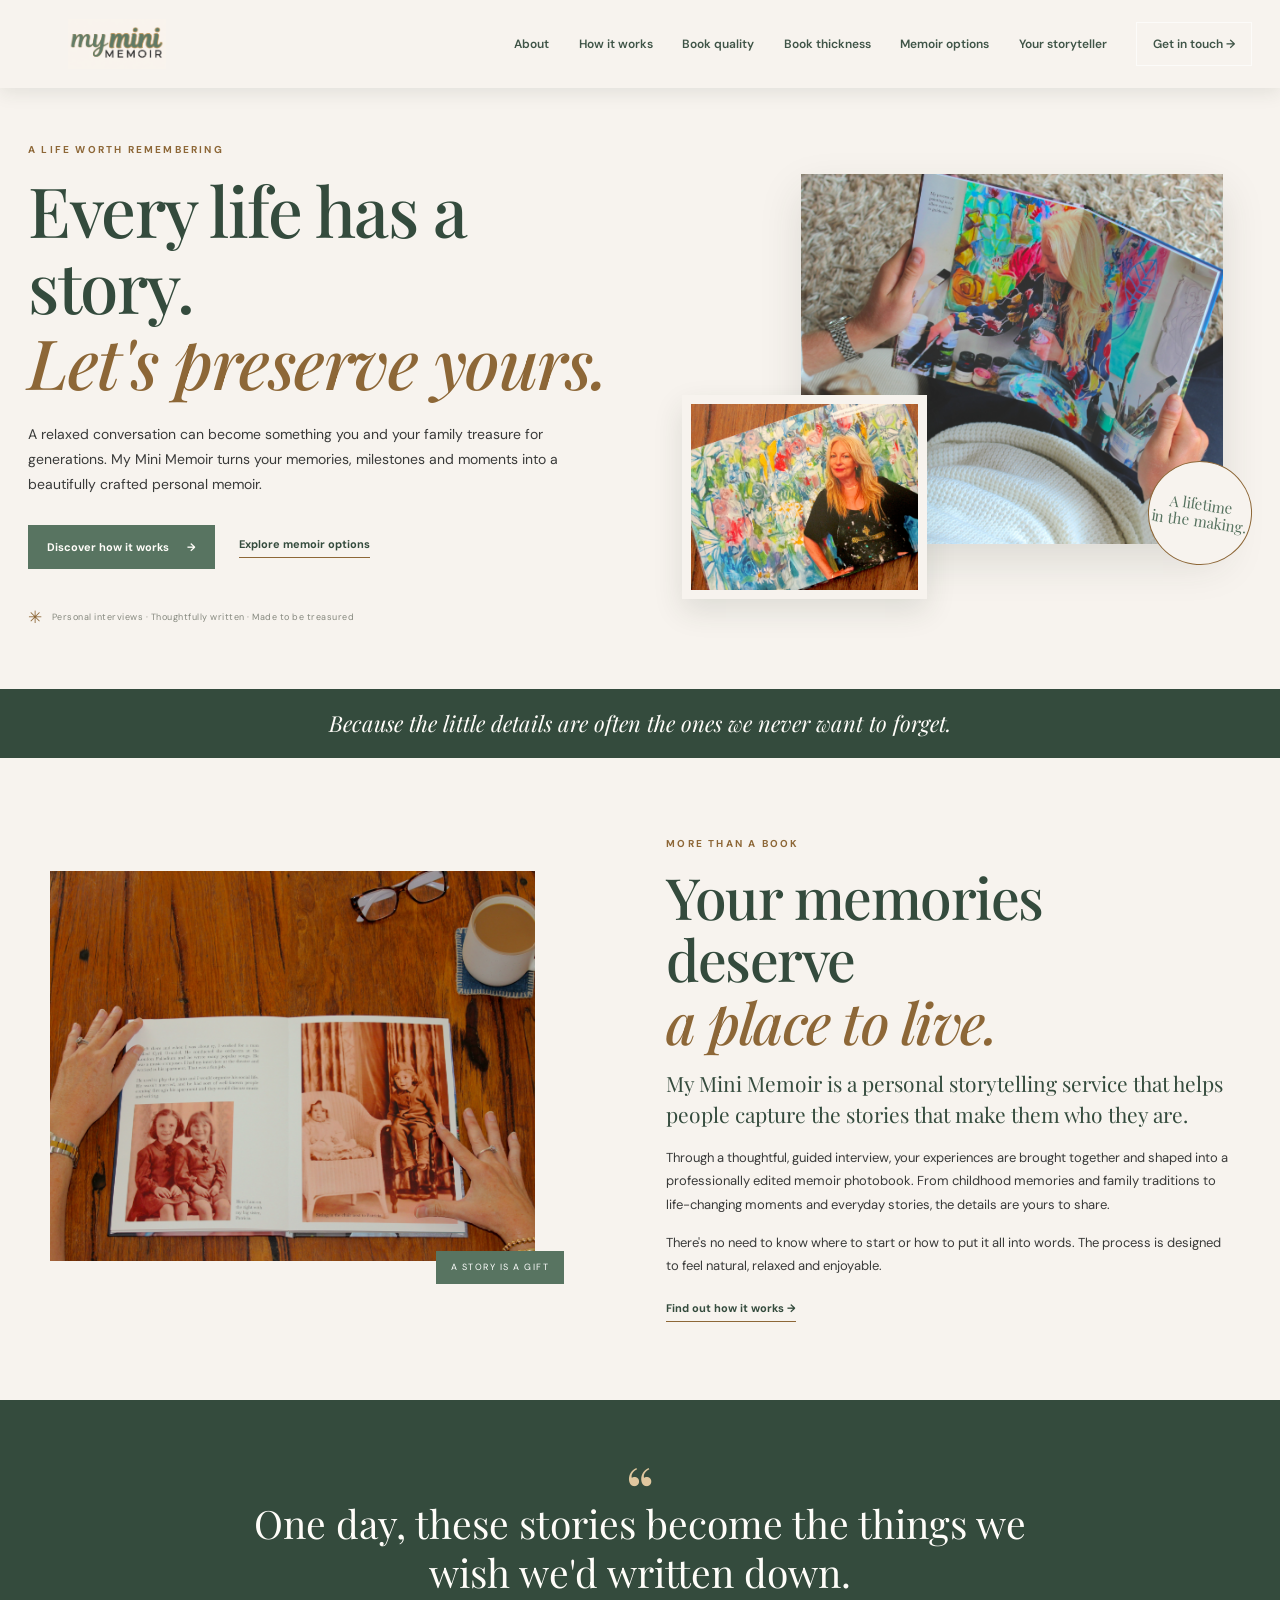
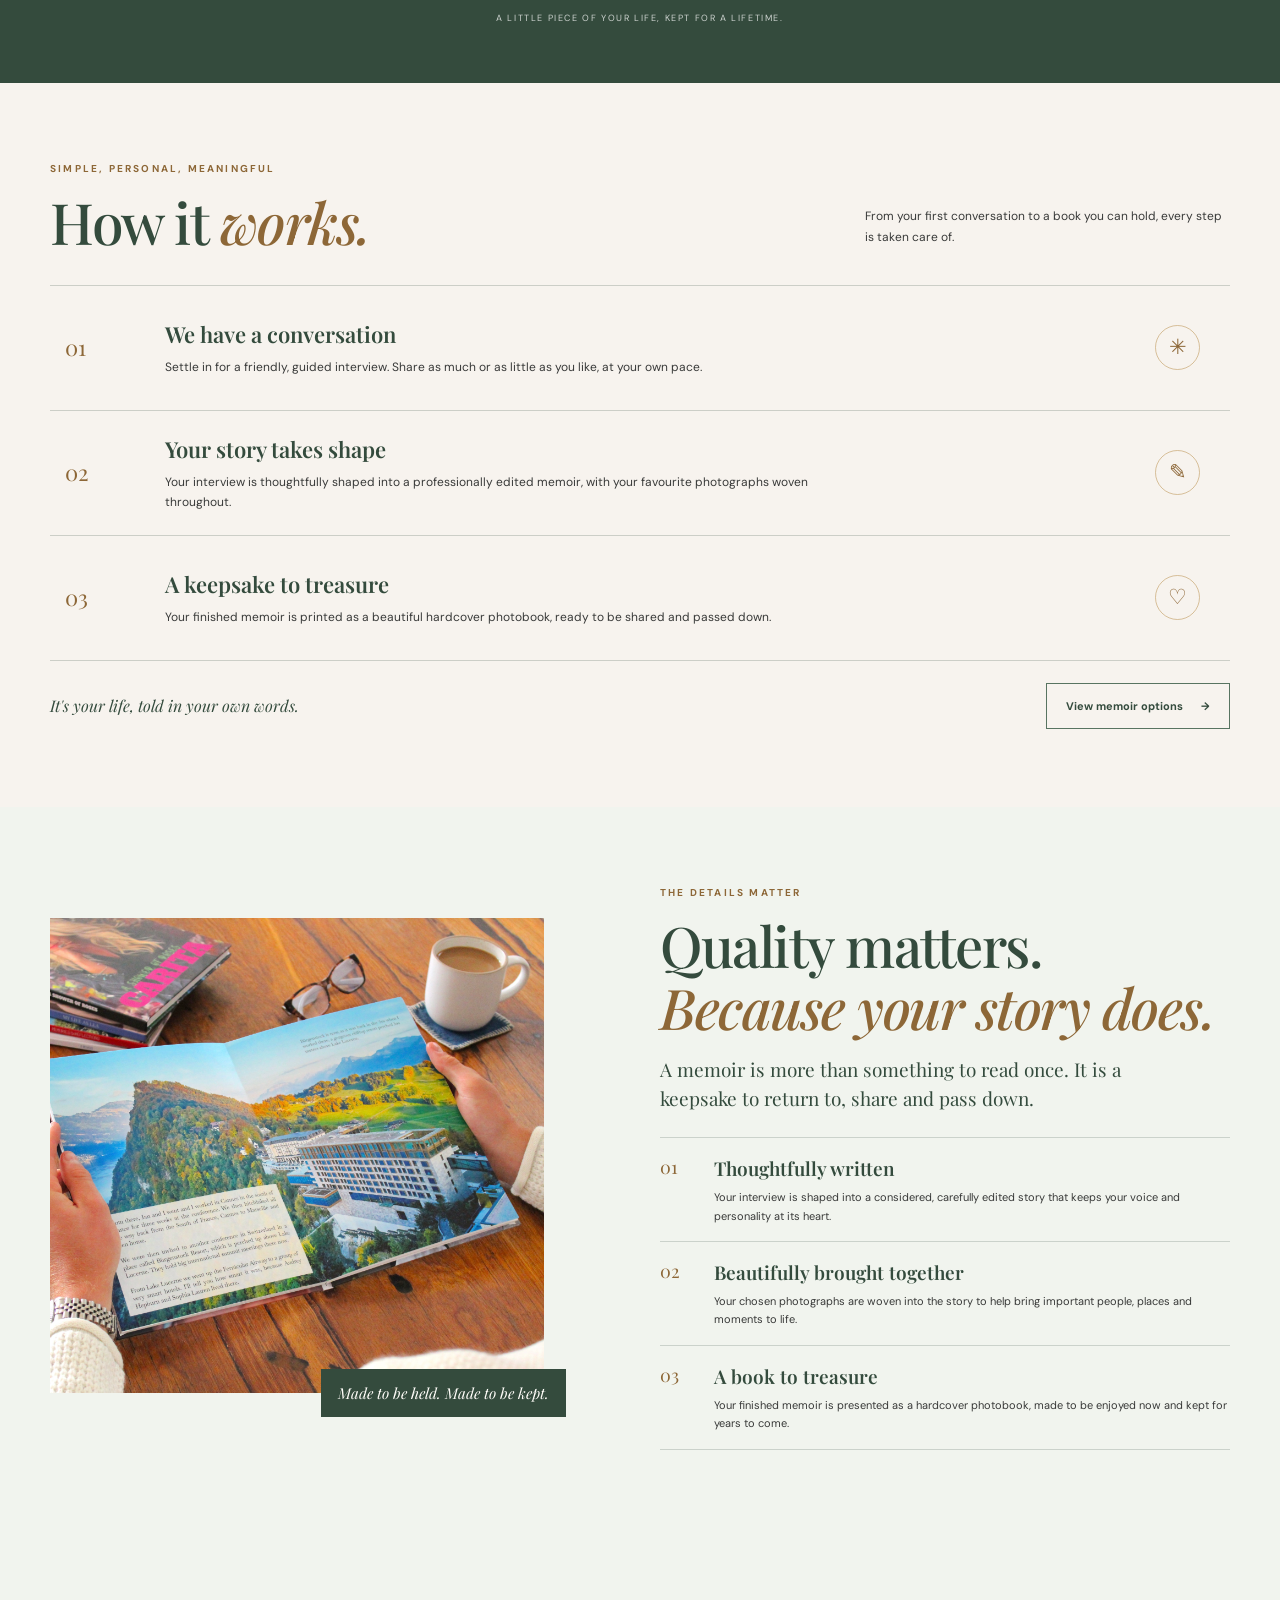
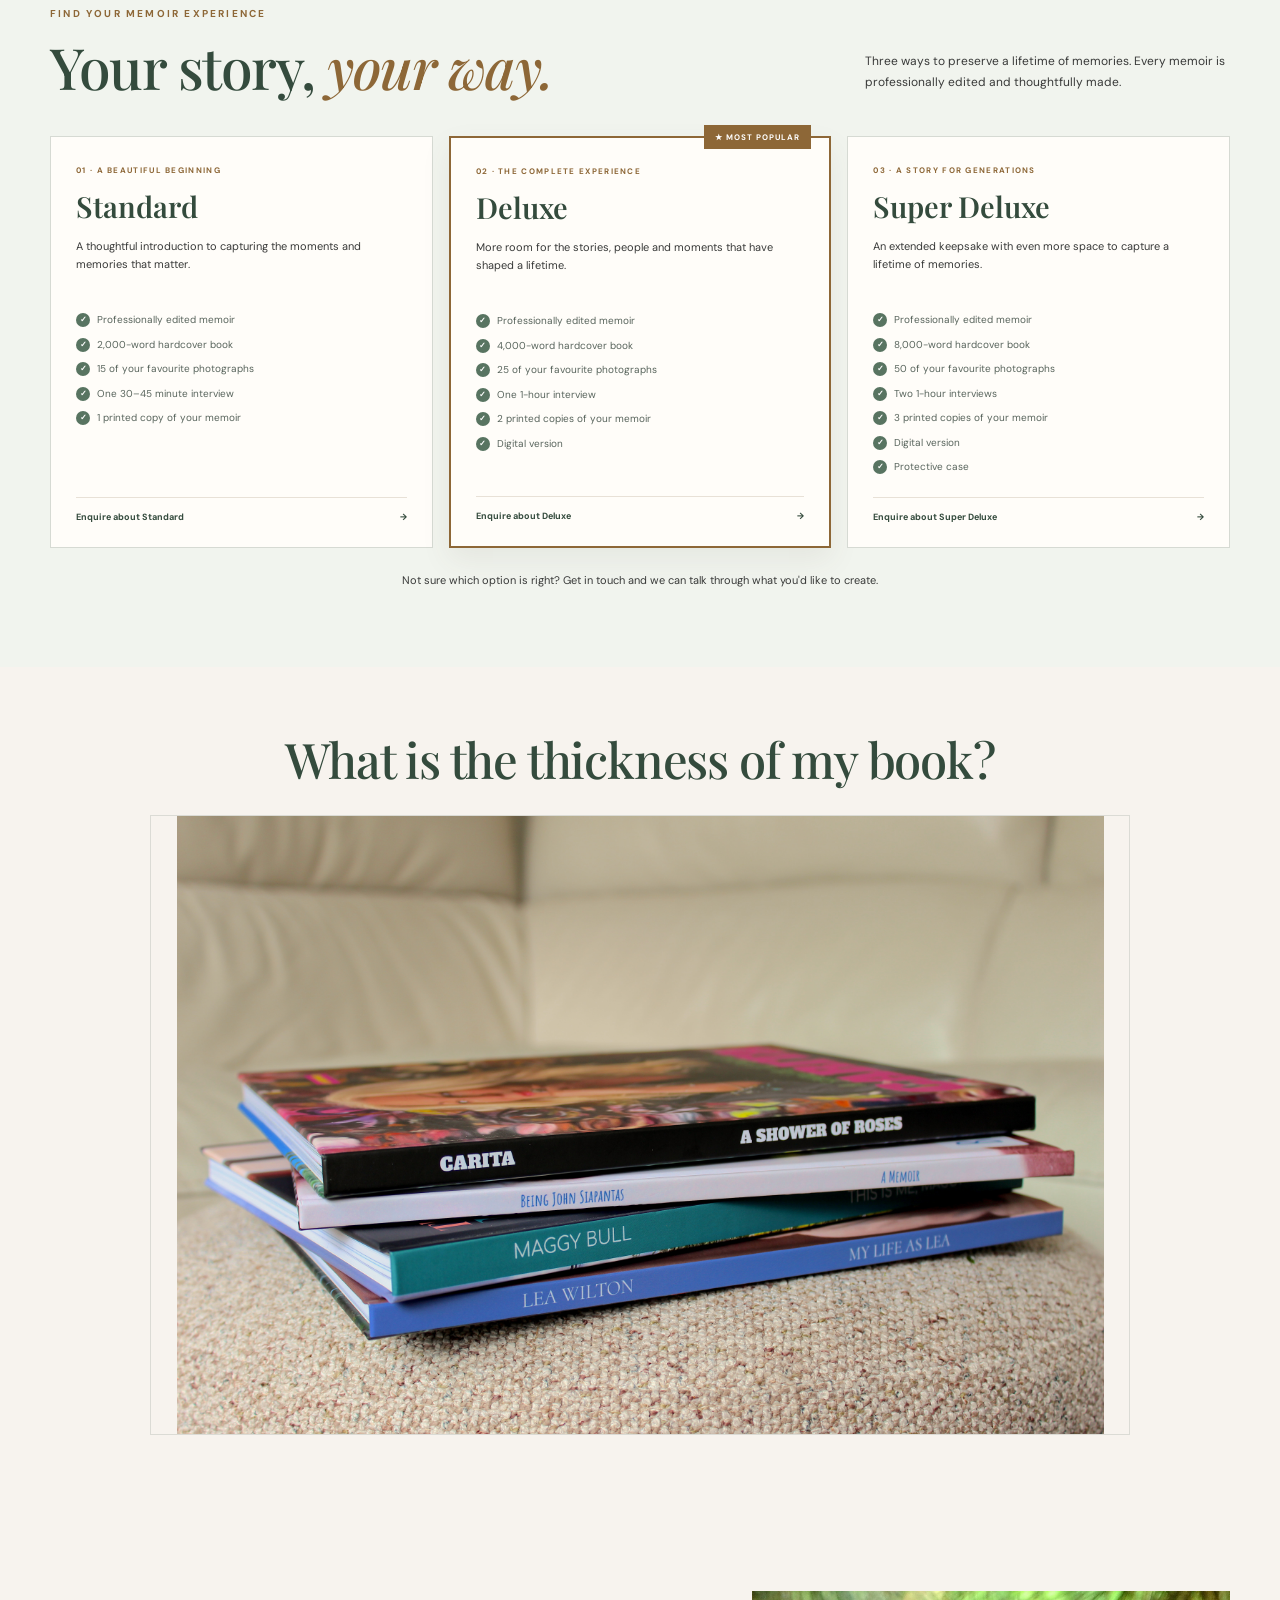
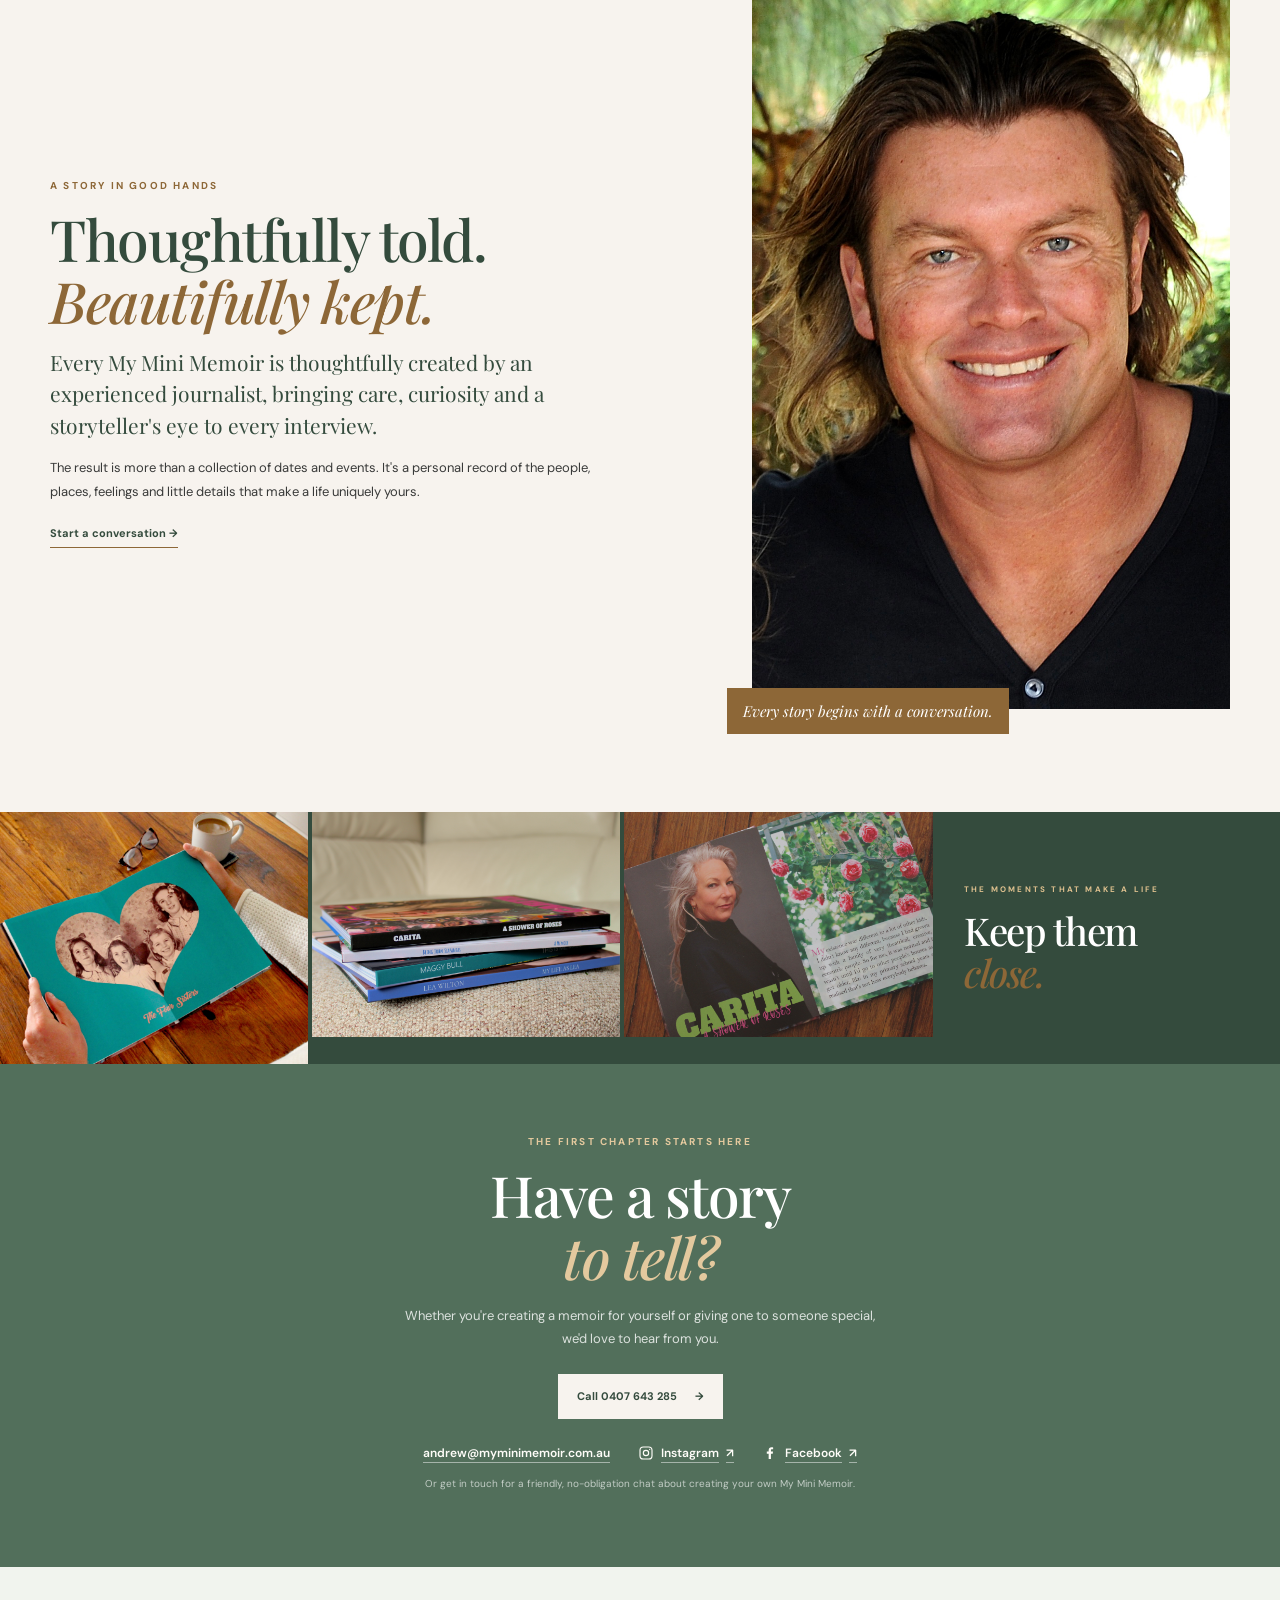
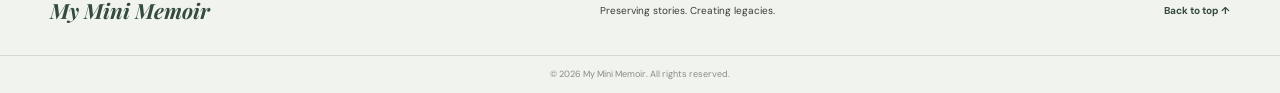
==== commit c070e377: "added images" ====
--- a/index.html
+++ b/index.html
@@ -1,191 +1,478 @@
-<!DOCTYPE html>
+<!doctype html>
 <html lang="en">
-<head>
-  <meta charset="UTF-8">
-  <meta name="viewport" content="width=device-width, initial-scale=1.0">
-  <meta name="description" content="My Mini Memoir turns personal interviews, memories and photographs into beautifully crafted memoir books.">
-  <meta name="theme-color" content="#617c6b">
-  <title>My Mini Memoir | Your Story, Beautifully Preserved</title>
-  <link rel="preconnect" href="https://fonts.googleapis.com">
-  <link rel="preconnect" href="https://fonts.gstatic.com" crossorigin>
-  <link href="https://fonts.googleapis.com/css2?family=DM+Sans:wght@400;500;600;700&family=Playfair+Display:ital,wght@0,500;0,600;0,700;1,500;1,600&display=swap" rel="stylesheet">
-  <link rel="stylesheet" href="reset.css">
-  <link rel="stylesheet" href="style.css">
-  <script src="script.js" defer></script>
-</head>
-<body>
-  <a class="skip-link" href="#main">Skip to content</a>
-
-  <!-- Replace the logo placeholder with your PNG when ready. Suggested path: images/my-mini-memoir-logo.png -->
-  <header class="site-header" id="top">
-    <div class="header-inner">
-      <a class="brand-tile" href="#top" aria-label="My Mini Memoir home">
-        <!-- <img src="images/my-mini-memoir-logo.png" alt="My Mini Memoir"> -->
-        <span class="logo-placeholder">YOUR LOGO<br><small>PNG GOES HERE</small></span>
-      </a>
-
-      <button class="menu-toggle" type="button" aria-expanded="false" aria-controls="main-navigation" aria-label="Open navigation">
-        <span></span><span></span><span></span>
-      </button>
-
-      <nav class="main-navigation" id="main-navigation" aria-label="Main navigation">
-        <a href="#about">About</a>
-        <a href="#how-it-works">How it works</a>
-        <a href="#packages">Memoir options</a>
-        <a href="#journalist">Your storyteller</a>
-        <a href="#contact" class="nav-contact">Get in touch <span aria-hidden="true">→</span></a>
-      </nav>
-    </div>
-  </header>
-
-  <main id="main">
-    <section class="hero" aria-labelledby="hero-title">
-      <div class="hero-copy">
-        <p class="eyebrow">A life worth remembering</p>
-        <h1 id="hero-title">Every life has a story.<br><em>Let's preserve yours.</em></h1>
-        <p class="hero-intro">A relaxed conversation can become something you and your family treasure for generations. My Mini Memoir turns your memories, milestones and moments into a beautifully crafted personal memoir.</p>
-        <div class="hero-actions">
-          <a class="button button-primary" href="#how-it-works">Discover how it works <span aria-hidden="true">→</span></a>
-          <a class="underlined-link" href="#packages">Explore memoir options</a>
-        </div>
-        <div class="hero-proof"><span class="proof-star">✳</span> Personal interviews · Thoughtfully written · Made to be treasured</div>
+  <head>
+    <meta charset="UTF-8" />
+    <meta name="viewport" content="width=device-width, initial-scale=1.0" />
+    <meta
+      name="description"
+      content="My Mini Memoir turns personal interviews, memories and photographs into beautifully crafted memoir books."
+    />
+    <meta name="theme-color" content="#617c6b" />
+    <title>My Mini Memoir | Your Story, Beautifully Preserved</title>
+    <link rel="preconnect" href="https://fonts.googleapis.com" />
+    <link rel="preconnect" href="https://fonts.gstatic.com" crossorigin />
+    <link
+      href="https://fonts.googleapis.com/css2?family=DM+Sans:wght@400;500;600;700&family=Playfair+Display:ital,wght@0,500;0,600;0,700;1,500;1,600&display=swap"
+      rel="stylesheet"
+    />
+    <link rel="stylesheet" href="reset.css" />
+    <link rel="stylesheet" href="style.css" />
+    <script src="script.js" defer></script>
+  </head>
+  <body>
+    <a class="skip-link" href="#main">Skip to content</a>
+
+    <header class="site-header" id="top">
+      <div class="header-inner">
+        <a class="brand-tile" href="#top" aria-label="My Mini Memoir home">
+          <img src="images/my-mini-memoir-logo.png" alt="My Mini Memoir logo" />
+        </a>
+
+        <button
+          class="menu-toggle"
+          type="button"
+          aria-expanded="false"
+          aria-controls="main-navigation"
+          aria-label="Open navigation"
+        >
+          <span></span><span></span><span></span>
+        </button>
+
+        <nav
+          class="main-navigation"
+          id="main-navigation"
+          aria-label="Main navigation"
+        >
+          <a href="#about">About</a>
+          <a href="#how-it-works">How it works</a>
+          <a href="#quality">Book quality</a>
+          <a href="#book-size">Book thickness</a>
+          <a href="#packages">Memoir options</a>
+          <a href="#journalist">Your storyteller</a>
+          <a href="#contact" class="nav-contact"
+            >Get in touch <span aria-hidden="true">→</span></a
+          >
+        </nav>
       </div>
-      <div class="hero-photos">
-        <!-- PHOTO SLOT 01: Replace this div with an image of a memoir book, family photos or a meaningful moment. -->
-        <div class="photo-slot hero-photo-main"><span>ADD YOUR FEATURE PHOTO</span><small>images/hero-main.jpg</small></div>
-        <!-- PHOTO SLOT 02: Optional supporting image. -->
-        <div class="photo-slot hero-photo-small"><span>ADD PHOTO</span><small>images/hero-detail.jpg</small></div>
-        <div class="photo-note">A lifetime<br>in the making.</div>
+    </header>
+
+    <main id="main">
+      <section class="hero" aria-labelledby="hero-title">
+        <div class="hero-copy">
+          <p class="eyebrow">A life worth remembering</p>
+          <h1 id="hero-title">
+            Every life has a story.<br /><em>Let's preserve yours.</em>
+          </h1>
+          <p class="hero-intro">
+            A relaxed conversation can become something you and your family
+            treasure for generations. My Mini Memoir turns your memories,
+            milestones and moments into a beautifully crafted personal memoir.
+          </p>
+          <div class="hero-actions">
+            <a class="button button-primary" href="#how-it-works"
+              >Discover how it works <span aria-hidden="true">→</span></a
+            >
+            <a class="underlined-link" href="#packages"
+              >Explore memoir options</a
+            >
+          </div>
+          <div class="hero-proof">
+            <span class="proof-star">✳</span> Personal interviews · Thoughtfully
+            written · Made to be treasured
+          </div>
+        </div>
+        <div class="hero-photos">
+          <!-- Paste an image URL into each src attribute. -->
+          <img
+            class="photo-slot hero-photo-main"
+            src="images/MMM Website 9.JPG"
+            alt="A featured My Mini Memoir photograph"
+          />
+          <img
+            class="photo-slot hero-photo-small"
+            src="images/MMM Website 5.JPG"
+            alt="A detail photograph of a memoir"
+          />
+          <div class="photo-note">A lifetime<br />in the making.</div>
+        </div>
+      </section>
+
+      <section class="intro-ribbon">
+        <p>
+          Because the little details are often the ones we never want to forget.
+        </p>
+      </section>
+
+      <section class="about section-shell section-block" id="about">
+        <div class="about-image-wrap">
+          <img
+            class="photo-slot about-photo"
+            src="images/MMM Website 11.JPG"
+            alt="A personal photograph illustrating the stories behind a memoir"
+          />
+          <span class="image-index">A STORY IS A GIFT</span>
+        </div>
+        <div class="about-copy">
+          <p class="eyebrow">More than a book</p>
+          <h2>Your memories deserve<br /><em>a place to live.</em></h2>
+          <p class="lead-copy">
+            My Mini Memoir is a personal storytelling service that helps people
+            capture the stories that make them who they are.
+          </p>
+          <p>
+            Through a thoughtful, guided interview, your experiences are brought
+            together and shaped into a professionally edited memoir photobook.
+            From childhood memories and family traditions to life-changing
+            moments and everyday stories, the details are yours to share.
+          </p>
+          <p>
+            There's no need to know where to start or how to put it all into
+            words. The process is designed to feel natural, relaxed and
+            enjoyable.
+          </p>
+          <a class="inline-link" href="#how-it-works"
+            >Find out how it works <span aria-hidden="true">→</span></a
+          >
+        </div>
+      </section>
+
+      <section class="quote-band">
+        <p class="quote-mark" aria-hidden="true">“</p>
+        <blockquote>
+          One day, these stories become the things we wish we'd written down.
+        </blockquote>
+        <p class="quote-caption">
+          A little piece of your life, kept for a lifetime.
+        </p>
+      </section>
+
+      <section class="process section-shell section-block" id="how-it-works">
+        <div class="section-heading-row">
+          <div>
+            <p class="eyebrow">Simple, personal, meaningful</p>
+            <h2>How it <em>works.</em></h2>
+          </div>
+          <p class="heading-aside">
+            From your first conversation to a book you can hold, every step is
+            taken care of.
+          </p>
+        </div>
+        <div class="process-list">
+          <article class="process-step">
+            <span class="step-number">01</span>
+            <div class="step-main">
+              <h3>We have a conversation</h3>
+              <p>
+                Settle in for a friendly, guided interview. Share as much or as
+                little as you like, at your own pace.
+              </p>
+            </div>
+            <span class="step-symbol" aria-hidden="true">✳</span>
+          </article>
+          <article class="process-step">
+            <span class="step-number">02</span>
+            <div class="step-main">
+              <h3>Your story takes shape</h3>
+              <p>
+                Your interview is thoughtfully shaped into a professionally
+                edited memoir, with your favourite photographs woven throughout.
+              </p>
+            </div>
+            <span class="step-symbol" aria-hidden="true">✎</span>
+          </article>
+          <article class="process-step">
+            <span class="step-number">03</span>
+            <div class="step-main">
+              <h3>A keepsake to treasure</h3>
+              <p>
+                Your finished memoir is printed as a beautiful hardcover
+                photobook, ready to be shared and passed down.
+              </p>
+            </div>
+            <span class="step-symbol" aria-hidden="true">♡</span>
+          </article>
+        </div>
+        <div class="process-footer">
+          <span>It's your life, told in your own words.</span
+          ><a class="button button-outline" href="#packages"
+            >View memoir options <span aria-hidden="true">→</span></a
+          >
+        </div>
+      </section>
+
+      <section class="quality-section section-block" id="quality">
+        <div class="section-shell quality-layout">
+          <div class="quality-photo-wrap">
+            <img
+              class="photo-slot quality-photo"
+              src="images/MMM Website 4.jpg"
+              alt="Close-up photograph of a finished memoir book"
+            />
+            <span class="quality-photo-caption"
+              >Made to be held. Made to be kept.</span
+            >
+          </div>
+          <div class="quality-copy">
+            <p class="eyebrow">The details matter</p>
+            <h2>Quality matters.<br /><em>Because your story does.</em></h2>
+            <p class="quality-lead">
+              A memoir is more than something to read once. It is a keepsake to
+              return to, share and pass down.
+            </p>
+            <div class="quality-points">
+              <article>
+                <span class="quality-icon" aria-hidden="true">01</span>
+                <div>
+                  <h3>Thoughtfully written</h3>
+                  <p>
+                    Your interview is shaped into a considered, carefully edited
+                    story that keeps your voice and personality at its heart.
+                  </p>
+                </div>
+              </article>
+              <article>
+                <span class="quality-icon" aria-hidden="true">02</span>
+                <div>
+                  <h3>Beautifully brought together</h3>
+                  <p>
+                    Your chosen photographs are woven into the story to help
+                    bring important people, places and moments to life.
+                  </p>
+                </div>
+              </article>
+              <article>
+                <span class="quality-icon" aria-hidden="true">03</span>
+                <div>
+                  <h3>A book to treasure</h3>
+                  <p>
+                    Your finished memoir is presented as a hardcover photobook,
+                    made to be enjoyed now and kept for years to come.
+                  </p>
+                </div>
+              </article>
+            </div>
+          </div>
+        </div>
+      </section>
+
+      <section class="packages section-block" id="packages">
+        <div class="section-shell">
+          <div class="section-heading-row packages-heading">
+            <div>
+              <p class="eyebrow">Find your memoir experience</p>
+              <h2>Your story, <em>your way.</em></h2>
+            </div>
+            <p class="heading-aside">
+              Three ways to preserve a lifetime of memories. Every memoir is
+              professionally edited and thoughtfully made.
+            </p>
+          </div>
+          <div class="package-grid">
+            <article class="package-card">
+              <p class="package-kicker">01 · A beautiful beginning</p>
+              <h3>Standard</h3>
+              <p class="package-description">
+                A thoughtful introduction to capturing the moments and memories
+                that matter.
+              </p>
+              <ul>
+                <li>Professionally edited memoir</li>
+                <li>2,000-word hardcover book</li>
+                <li>15 of your favourite photographs</li>
+                <li>One 30–45 minute interview</li>
+                <li>1 printed copy of your memoir</li>
+              </ul>
+              <a class="package-link" href="#contact"
+                >Enquire about Standard <span>→</span></a
+              >
+            </article>
+            <article class="package-card package-card-featured">
+              <div class="popular-label">★ Most popular</div>
+              <p class="package-kicker">02 · The complete experience</p>
+              <h3>Deluxe</h3>
+              <p class="package-description">
+                More room for the stories, people and moments that have shaped a
+                lifetime.
+              </p>
+              <ul>
+                <li>Professionally edited memoir</li>
+                <li>4,000-word hardcover book</li>
+                <li>25 of your favourite photographs</li>
+                <li>One 1-hour interview</li>
+                <li>2 printed copies of your memoir</li>
+                <li>Digital version</li>
+              </ul>
+              <a class="package-link" href="#contact"
+                >Enquire about Deluxe <span>→</span></a
+              >
+            </article>
+            <article class="package-card">
+              <p class="package-kicker">03 · A story for generations</p>
+              <h3>Super Deluxe</h3>
+              <p class="package-description">
+                An extended keepsake with even more space to capture a lifetime
+                of memories.
+              </p>
+              <ul>
+                <li>Professionally edited memoir</li>
+                <li>8,000-word hardcover book</li>
+                <li>50 of your favourite photographs</li>
+                <li>Two 1-hour interviews</li>
+                <li>3 printed copies of your memoir</li>
+                <li>Digital version</li>
+                <li>Protective case</li>
+              </ul>
+              <a class="package-link" href="#contact"
+                >Enquire about Super Deluxe <span>→</span></a
+              >
+            </article>
+          </div>
+          <p class="package-note">
+            Not sure which option is right? Get in touch and we can talk through
+            what you'd like to create.
+          </p>
+        </div>
+      </section>
+
+      <section class="thickness-section section-block" id="book-size">
+        <div class="section-shell thickness-inner">
+          <h2>What is the thickness of my book?</h2>
+          <!-- Paste the URL of your book-thickness photograph into src. -->
+          <img
+            class="thickness-image"
+            src="images/MMM Website 2.JPG"
+            alt="The thickness of a My Mini Memoir book"
+          />
+        </div>
+      </section>
+
+      <section class="journalist section-shell section-block" id="journalist">
+        <div class="journalist-copy">
+          <p class="eyebrow">A story in good hands</p>
+          <h2>Thoughtfully told.<br /><em>Beautifully kept.</em></h2>
+          <p class="lead-copy">
+            Every My Mini Memoir is thoughtfully created by an experienced
+            journalist, bringing care, curiosity and a storyteller's eye to
+            every interview.
+          </p>
+          <p>
+            The result is more than a collection of dates and events. It's a
+            personal record of the people, places, feelings and little details
+            that make a life uniquely yours.
+          </p>
+          <a class="inline-link" href="#contact"
+            >Start a conversation <span aria-hidden="true">→</span></a
+          >
+        </div>
+        <div class="journalist-visual">
+          <img
+            class="photo-slot journalist-photo"
+            src="images/Andrew Professional Shot.jpg"
+            alt="Portrait of the My Mini Memoir storyteller"
+          />
+          <div class="journalist-caption">
+            Every story begins with a conversation.
+          </div>
+        </div>
+      </section>
+
+      <section class="memory-strip">
+        <!-- Paste an image URL into each src attribute. -->
+        <img
+          class="photo-slot gallery-photo"
+          src="images/MMM Website 3.jpg"
+          alt="A family photograph from a memoir"
+        />
+        <img
+          class="photo-slot gallery-photo"
+          src="images/MMM Website 2.JPG"
+          alt="A meaningful moment captured in a memoir"
+        />
+        <img
+          class="photo-slot gallery-photo"
+          src="images/MMM Website 6.JPG"
+          alt="A photograph representing a treasured memory"
+        />
+        <div class="memory-strip-copy">
+          <p class="eyebrow">The moments that make a life</p>
+          <h2>Keep them<br /><em>close.</em></h2>
+        </div>
+      </section>
+
+      <section class="contact-section" id="contact">
+        <div class="contact-inner section-shell">
+          <p class="eyebrow">The first chapter starts here</p>
+          <h2>Have a story<br /><em>to tell?</em></h2>
+          <p>
+            Whether you're creating a memoir for yourself or giving one to
+            someone special, we'd love to hear from you.
+          </p>
+          <a class="button button-light" href="tel:0407643285"
+            >Call 0407 643 285 <span aria-hidden="true">→</span></a
+          >
+          <div class="contact-links" aria-label="Contact and social links">
+            <a href="mailto:andrew@myminimemoir.com.au"
+              >andrew@myminimemoir.com.au</a
+            >
+            <a
+              href="https://www.instagram.com/myminimemoir_/"
+              target="_blank"
+              rel="noopener noreferrer"
+              aria-label="Instagram — opens in a new tab"
+            >
+              <svg
+                class="social-icon"
+                viewBox="0 0 24 24"
+                aria-hidden="true"
+                focusable="false"
+              >
+                <rect x="3" y="3" width="18" height="18" rx="5" />
+                <circle cx="12" cy="12" r="4" />
+                <circle class="social-icon-dot" cx="17.5" cy="6.5" r="1" />
+              </svg>
+              Instagram <span aria-hidden="true">↗</span>
+            </a>
+            <a
+              href="https://www.facebook.com/profile.php?id=61592778321544"
+              target="_blank"
+              rel="noopener noreferrer"
+              aria-label="Facebook — opens in a new tab"
+            >
+              <svg
+                class="social-icon facebook-icon"
+                viewBox="0 0 24 24"
+                aria-hidden="true"
+                focusable="false"
+              >
+                <path
+                  d="M13.4 21v-8h2.7l.4-3.1h-3.1v-2c0-.9.3-1.5 1.6-1.5h1.7V3.6c-.3 0-1.3-.1-2.5-.1-2.5 0-4.2 1.5-4.2 4.3v2.1H7.2V13H10v8h3.4z"
+                />
+              </svg>
+              Facebook <span aria-hidden="true">↗</span>
+            </a>
+          </div>
+          <p class="contact-small">
+            Or get in touch for a friendly, no-obligation chat about creating
+            your own My Mini Memoir.
+          </p>
+        </div>
+      </section>
+    </main>
+
+    <footer class="site-footer">
+      <div class="footer-inner section-shell">
+        <a class="footer-brand" href="#top">My Mini Memoir</a>
+        <p>Preserving stories. Creating legacies.</p>
+        <a
+          href="#top"
+          class="back-to-top"
+          aria-label="Back to the top of the page"
+          >Back to top ↑</a
+        >
       </div>
-    </section>
-
-    <section class="intro-ribbon">
-      <p>Because the little details are often the ones we never want to forget.</p>
-    </section>
-
-    <section class="about section-shell section-block" id="about">
-      <div class="about-image-wrap">
-        <!-- PHOTO SLOT 03: Add a warm portrait, candid family image or photograph of someone sharing memories. -->
-        <div class="photo-slot about-photo"><span>ADD A PERSONAL PHOTO</span><small>images/about-story.jpg</small></div>
-        <span class="image-index">A STORY IS A GIFT</span>
+      <div class="copyright">
+        © <span id="current-year"></span> My Mini Memoir. All rights reserved.
       </div>
-      <div class="about-copy">
-        <p class="eyebrow">More than a book</p>
-        <h2>Your memories deserve<br><em>a place to live.</em></h2>
-        <p class="lead-copy">My Mini Memoir is a personal storytelling service that helps people capture the stories that make them who they are.</p>
-        <p>Through a thoughtful, guided interview, your experiences are brought together and shaped into a professionally edited memoir photobook. From childhood memories and family traditions to life-changing moments and everyday stories, the details are yours to share.</p>
-        <p>There's no need to know where to start or how to put it all into words. The process is designed to feel natural, relaxed and enjoyable.</p>
-        <a class="inline-link" href="#how-it-works">Find out how it works <span aria-hidden="true">→</span></a>
-      </div>
-    </section>
-
-    <section class="quote-band">
-      <p class="quote-mark" aria-hidden="true">“</p>
-      <blockquote>One day, these stories become the things we wish we'd written down.</blockquote>
-      <p class="quote-caption">A little piece of your life, kept for a lifetime.</p>
-    </section>
-
-    <section class="process section-shell section-block" id="how-it-works">
-      <div class="section-heading-row">
-        <div>
-          <p class="eyebrow">Simple, personal, meaningful</p>
-          <h2>How it <em>works.</em></h2>
-        </div>
-        <p class="heading-aside">From your first conversation to a book you can hold, every step is taken care of.</p>
-      </div>
-      <div class="process-list">
-        <article class="process-step">
-          <span class="step-number">01</span>
-          <div class="step-main"><h3>We have a conversation</h3><p>Settle in for a friendly, guided interview. Share as much or as little as you like, at your own pace.</p></div>
-          <span class="step-symbol" aria-hidden="true">✳</span>
-        </article>
-        <article class="process-step">
-          <span class="step-number">02</span>
-          <div class="step-main"><h3>Your story takes shape</h3><p>Your interview is thoughtfully shaped into a professionally edited memoir, with your favourite photographs woven throughout.</p></div>
-          <span class="step-symbol" aria-hidden="true">✎</span>
-        </article>
-        <article class="process-step">
-          <span class="step-number">03</span>
-          <div class="step-main"><h3>A keepsake to treasure</h3><p>Your finished memoir is printed as a beautiful hardcover photobook, ready to be shared and passed down.</p></div>
-          <span class="step-symbol" aria-hidden="true">♡</span>
-        </article>
-      </div>
-      <div class="process-footer"><span>It's your life, told in your own words.</span><a class="button button-outline" href="#packages">View memoir options <span aria-hidden="true">→</span></a></div>
-    </section>
-
-    <section class="packages section-block" id="packages">
-      <div class="section-shell">
-        <div class="section-heading-row packages-heading">
-          <div><p class="eyebrow">Find your memoir experience</p><h2>Your story, <em>your way.</em></h2></div>
-          <p class="heading-aside">Three ways to preserve a lifetime of memories. Every memoir is professionally edited and thoughtfully made.</p>
-        </div>
-        <div class="package-grid">
-          <article class="package-card">
-            <p class="package-kicker">01 · A beautiful beginning</p><h3>Standard</h3>
-            <p class="package-description">A thoughtful introduction to capturing the moments and memories that matter.</p>
-            <ul><li>Professionally edited memoir</li><li>2,000-word hardcover book</li><li>15 of your favourite photographs</li><li>One 30–45 minute interview</li><li>1 printed copy of your memoir</li></ul>
-            <a class="package-link" href="#contact">Enquire about Standard <span>→</span></a>
-          </article>
-          <article class="package-card package-card-featured">
-            <div class="popular-label">★ Most popular</div>
-            <p class="package-kicker">02 · The complete experience</p><h3>Deluxe</h3>
-            <p class="package-description">More room for the stories, people and moments that have shaped a lifetime.</p>
-            <ul><li>Professionally edited memoir</li><li>4,000-word hardcover book</li><li>25 of your favourite photographs</li><li>One 1-hour interview</li><li>2 printed copies of your memoir</li><li>Digital version</li></ul>
-            <a class="package-link" href="#contact">Enquire about Deluxe <span>→</span></a>
-          </article>
-          <article class="package-card">
-            <p class="package-kicker">03 · A story for generations</p><h3>Super Deluxe</h3>
-            <p class="package-description">An extended keepsake with even more space to capture a lifetime of memories.</p>
-            <ul><li>Professionally edited memoir</li><li>8,000-word hardcover book</li><li>50 of your favourite photographs</li><li>Two 1-hour interviews</li><li>3 printed copies of your memoir</li><li>Digital version</li><li>Protective case</li></ul>
-            <a class="package-link" href="#contact">Enquire about Super Deluxe <span>→</span></a>
-          </article>
-        </div>
-        <p class="package-note">Not sure which option is right? Get in touch and we can talk through what you'd like to create.</p>
-      </div>
-    </section>
-
-    <section class="journalist section-shell section-block" id="journalist">
-      <div class="journalist-copy">
-        <p class="eyebrow">A story in good hands</p>
-        <h2>Thoughtfully told.<br><em>Beautifully kept.</em></h2>
-        <p class="lead-copy">Every My Mini Memoir is thoughtfully created by an experienced journalist, bringing care, curiosity and a storyteller's eye to every interview.</p>
-        <p>The result is more than a collection of dates and events. It's a personal record of the people, places, feelings and little details that make a life uniquely yours.</p>
-        <a class="inline-link" href="#contact">Start a conversation <span aria-hidden="true">→</span></a>
-      </div>
-      <div class="journalist-visual">
-        <!-- PHOTO SLOT 04: Add a portrait of the journalist/interviewer here. -->
-        <div class="photo-slot journalist-photo"><span>ADD JOURNALIST PORTRAIT</span><small>images/journalist.jpg</small></div>
-        <div class="journalist-caption">Every story begins with a conversation.</div>
-      </div>
-    </section>
-
-    <section class="memory-strip">
-      <!-- PHOTO SLOTS 05–07: Add a small gallery of old family photographs, book details or meaningful moments. -->
-      <div class="photo-slot gallery-photo"><span>PHOTO 01</span><small>images/gallery-1.jpg</small></div>
-      <div class="photo-slot gallery-photo"><span>PHOTO 02</span><small>images/gallery-2.jpg</small></div>
-      <div class="photo-slot gallery-photo"><span>PHOTO 03</span><small>images/gallery-3.jpg</small></div>
-      <div class="memory-strip-copy"><p class="eyebrow">The moments that make a life</p><h2>Keep them<br><em>close.</em></h2></div>
-    </section>
-
-    <section class="contact-section" id="contact">
-      <div class="contact-inner section-shell">
-        <p class="eyebrow">The first chapter starts here</p>
-        <h2>Have a story<br><em>to tell?</em></h2>
-        <p>Whether you're creating a memoir for yourself or giving one to someone special, we'd love to hear from you.</p>
-        <!-- Update the phone number and add a confirmed business email address if available. -->
-        <a class="button button-light" href="tel:0407643285">Call 0407 643 285 <span aria-hidden="true">→</span></a>
-        <p class="contact-small">Or call for a friendly, no-obligation chat about creating your own My Mini Memoir.</p>
-      </div>
-    </section>
-  </main>
-
-  <footer class="site-footer">
-    <div class="footer-inner section-shell">
-      <a class="footer-brand" href="#top">My Mini Memoir</a>
-      <p>Preserving stories. Creating legacies.</p>
-      <a href="#top" class="back-to-top">Back to top ↑</a>
-    </div>
-    <div class="copyright">© <span id="current-year"></span> My Mini Memoir. All rights reserved.</div>
-  </footer>
-</body>
+    </footer>
+  </body>
 </html>
--- a/style.css
+++ b/style.css
@@ -0,0 +1,1190 @@
+:root {
+  --cream: #f7f3ee;
+  --cream-deep: #f1f4ee;
+  --sage: #587461;
+  --sage-dark: #344b3d;
+  --gold: #8d6737;
+  --gold-soft: #c9a56d;
+  --ink: #28362f;
+  --muted: #393a39;
+  --white: #fffdf9;
+  --serif: "Playfair Display", Georgia, serif;
+  --sans: "DM Sans", Arial, sans-serif;
+  --content-width: 1180px;
+}
+
+html {
+  scroll-behavior: smooth;
+  scroll-padding-top: 100px;
+}
+body {
+  background: var(--cream);
+  color: var(--ink);
+  font-family: var(--sans);
+  font-size: 15px;
+}
+a {
+  text-decoration: none;
+}
+.section-shell {
+  width: min(var(--content-width), calc(100% - 72px));
+  margin-inline: auto;
+}
+.section-block {
+  padding-block: 78px;
+}
+.skip-link {
+  position: absolute;
+  left: 16px;
+  top: -60px;
+  z-index: 1000;
+  padding: 12px 16px;
+  background: var(--white);
+  color: var(--ink);
+}
+.skip-link:focus {
+  top: 16px;
+}
+
+/* Sticky green navigation. The logo sits on its own cream tile so your cream-background PNG still fits. */
+.site-header {
+  position: sticky;
+  top: 0;
+  z-index: 100;
+  background: var(--cream);
+  box-shadow: 0 4px 18px rgba(37, 55, 43, 0.1);
+  transition: box-shadow 0.25s ease;
+}
+.header-inner {
+  width: min(1360px, calc(100% - 56px));
+  min-height: 88px;
+  margin-inline: auto;
+  display: flex;
+  align-items: center;
+  justify-content: space-between;
+  gap: 30px;
+  transition: min-height 0.25s ease;
+}
+.site-header.is-scrolled {
+  box-shadow: 0 7px 22px rgba(37, 55, 43, 0.17);
+}
+.site-header.is-scrolled .header-inner {
+  min-height: 68px;
+}
+.brand-tile {
+  width: 178px;
+  height: 64px;
+  display: grid;
+  place-items: center;
+  flex-shrink: 0;
+  background: var(--cream);
+  transition:
+    width 0.25s ease,
+    height 0.25s ease;
+}
+.brand-tile img {
+  display: block;
+  width: 100%;
+  max-height: 50px;
+  object-fit: contain;
+}
+.site-header.is-scrolled .brand-tile {
+  width: 158px;
+  height: 54px;
+}
+.main-navigation {
+  display: flex;
+  align-items: center;
+  gap: clamp(17px, 2.3vw, 34px);
+  color: var(--sage-dark);
+  font-size: 12px;
+  font-weight: 600;
+}
+.main-navigation a {
+  opacity: 0.94;
+  transition:
+    opacity 0.2s ease,
+    color 0.2s ease;
+}
+.main-navigation a:hover {
+  color: var(--sage);
+  opacity: 1;
+}
+.main-navigation .nav-contact {
+  padding: 12px 16px;
+  border: 1px solid rgba(255, 255, 255, 0.7);
+}
+.menu-toggle {
+  display: none;
+}
+
+.hero {
+  width: min(1360px, calc(100% - 56px));
+  min-height: 570px;
+  margin-inline: auto;
+  display: grid;
+  grid-template-columns: 1.03fr 0.97fr;
+  align-items: center;
+  gap: 48px;
+  padding-block: 54px 58px;
+}
+.hero-copy {
+  max-width: 650px;
+}
+.eyebrow {
+  margin-bottom: 14px;
+  color: var(--gold);
+  font-size: 10px;
+  font-weight: 700;
+  letter-spacing: 2.2px;
+  text-transform: uppercase;
+}
+h1,
+h2 {
+  color: var(--sage-dark);
+  font-family: var(--serif);
+  font-weight: 500;
+  letter-spacing: -1.5px;
+  line-height: 1.1;
+}
+.hero h1 {
+  font-size: clamp(48px, 5.4vw, 72px);
+}
+h1 em,
+h2 em {
+  color: var(--gold);
+  font-weight: 500;
+}
+.hero-intro {
+  max-width: 560px;
+  margin-top: 23px;
+  color: var(--muted);
+  font-size: 14px;
+  line-height: 1.8;
+}
+.hero-actions {
+  display: flex;
+  align-items: center;
+  gap: 24px;
+  flex-wrap: wrap;
+  margin-top: 27px;
+}
+.button {
+  display: inline-flex;
+  justify-content: center;
+  align-items: center;
+  gap: 18px;
+  padding: 14px 19px;
+  font-size: 11px;
+  font-weight: 700;
+  transition:
+    transform 0.2s ease,
+    background 0.2s ease;
+}
+.button:hover {
+  transform: translateY(-2px);
+}
+.button-primary {
+  background: var(--sage);
+  color: var(--white);
+}
+.button-primary:hover {
+  background: var(--sage-dark);
+}
+.underlined-link,
+.inline-link {
+  color: var(--sage-dark);
+  font-size: 11px;
+  font-weight: 700;
+  border-bottom: 1px solid var(--gold);
+  padding-bottom: 5px;
+}
+.hero-proof {
+  display: flex;
+  align-items: center;
+  gap: 9px;
+  margin-top: 36px;
+  color: #85887e;
+  font-size: 9px;
+  letter-spacing: 0.5px;
+}
+.proof-star {
+  color: var(--gold);
+  font-size: 17px;
+}
+.hero-photos {
+  min-height: 425px;
+  position: relative;
+}
+.photo-slot {
+  display: block;
+  overflow: hidden;
+  width: 100%;
+  object-fit: cover;
+  object-position: center;
+}
+.hero-photo-main {
+  position: absolute;
+  top: 0;
+  right: 5%;
+  width: 74%;
+  height: 87%;
+  box-shadow: 0 18px 40px rgba(45, 56, 45, 0.13);
+}
+.hero-photo-small {
+  position: absolute;
+  bottom: 0;
+  left: 0;
+  width: 43%;
+  height: 48%;
+  border: 9px solid var(--cream);
+  box-shadow: 0 12px 28px rgba(45, 56, 45, 0.12);
+  background: linear-gradient(140deg, #c7b49b, #e8dfd1 50%, #9aa58f);
+}
+.photo-note {
+  position: absolute;
+  right: 0;
+  bottom: 8%;
+  display: grid;
+  place-content: center;
+  width: 104px;
+  height: 104px;
+  border: 1px solid var(--gold);
+  border-radius: 50%;
+  background: var(--cream);
+  color: var(--sage);
+  font-family: var(--serif);
+  font-size: 15px;
+  line-height: 1.15;
+  text-align: center;
+  transform: rotate(8deg);
+}
+.intro-ribbon {
+  padding: 18px 24px;
+  background: var(--sage-dark);
+  color: var(--white);
+  text-align: center;
+  font-family: var(--serif);
+  font-size: clamp(17px, 2vw, 22px);
+  font-style: italic;
+}
+
+.about {
+  display: grid;
+  grid-template-columns: 0.95fr 1.05fr;
+  align-items: center;
+  gap: 9%;
+}
+.about-image-wrap {
+  position: relative;
+  padding: 0 25px 25px 0;
+}
+.about-photo {
+  min-height: 390px;
+  background: linear-gradient(145deg, #a8ad98, #d6c5ad 52%, #788c79);
+}
+.image-index {
+  position: absolute;
+  right: -4px;
+  bottom: 2px;
+  padding: 10px 15px;
+  background: var(--sage);
+  color: white;
+  font-size: 9px;
+  letter-spacing: 1.5px;
+}
+.about-copy h2,
+.section-heading-row h2,
+.journalist h2,
+.contact-section h2 {
+  font-size: clamp(39px, 4.5vw, 57px);
+}
+.about-copy p:not(.eyebrow),
+.journalist-copy p:not(.eyebrow) {
+  margin-top: 15px;
+  color: var(--muted);
+  font-size: 13px;
+  line-height: 1.8;
+}
+.about-copy .lead-copy,
+.journalist-copy .lead-copy {
+  color: var(--sage-dark) !important;
+  font-family: var(--serif);
+  font-size: 21px !important;
+  line-height: 1.5 !important;
+}
+.about-copy .inline-link,
+.journalist-copy .inline-link {
+  display: inline-block;
+  margin-top: 22px;
+}
+.quote-band {
+  padding: 54px 24px 58px;
+  background: var(--sage-dark);
+  color: var(--white);
+  text-align: center;
+}
+.quote-mark {
+  height: 37px;
+  color: #e0c79f;
+  font-family: var(--serif);
+  font-size: 72px;
+  line-height: 1;
+}
+.quote-band blockquote {
+  max-width: 790px;
+  margin: 8px auto 15px;
+  font-family: var(--serif);
+  font-size: clamp(25px, 3.5vw, 39px);
+  line-height: 1.25;
+}
+.quote-caption {
+  color: rgba(255, 255, 255, 0.75);
+  font-size: 9px;
+  letter-spacing: 1.6px;
+  text-transform: uppercase;
+}
+
+.section-heading-row {
+  display: flex;
+  align-items: end;
+  justify-content: space-between;
+  gap: 35px;
+  margin-bottom: 32px;
+}
+.heading-aside {
+  max-width: 365px;
+  padding-bottom: 5px;
+  color: var(--muted);
+  font-size: 12px;
+  line-height: 1.75;
+}
+.process-list {
+  border-top: 1px solid rgba(52, 75, 61, 0.22);
+}
+.process-step {
+  display: grid;
+  grid-template-columns: 80px 1fr 60px;
+  align-items: center;
+  gap: 20px;
+  min-height: 125px;
+  padding: 21px 15px;
+  border-bottom: 1px solid rgba(52, 75, 61, 0.22);
+}
+.step-number {
+  color: var(--gold);
+  font-family: var(--serif);
+  font-size: 22px;
+}
+.step-main h3 {
+  margin-bottom: 6px;
+  color: var(--sage-dark);
+  font-family: var(--serif);
+  font-size: 22px;
+  font-weight: 600;
+}
+.step-main p {
+  max-width: 690px;
+  color: var(--muted);
+  font-size: 12px;
+  line-height: 1.7;
+}
+.step-symbol {
+  display: grid;
+  place-items: center;
+  width: 45px;
+  height: 45px;
+  border: 1px solid rgba(197, 161, 106, 0.65);
+  border-radius: 50%;
+  color: var(--gold);
+  font-size: 21px;
+}
+.process-footer {
+  display: flex;
+  align-items: center;
+  justify-content: space-between;
+  gap: 20px;
+  padding-top: 22px;
+  color: var(--sage-dark);
+  font-family: var(--serif);
+  font-size: 16px;
+  font-style: italic;
+}
+.button-outline {
+  border: 1px solid var(--sage);
+  color: var(--sage-dark);
+  font-family: var(--sans);
+  font-style: normal;
+}
+.button-outline:hover {
+  background: var(--sage);
+  color: white;
+}
+
+.packages {
+  background: var(--cream-deep);
+}
+.packages-heading {
+  margin-bottom: 38px;
+}
+.package-grid {
+  display: grid;
+  grid-template-columns: repeat(3, 1fr);
+  align-items: stretch;
+  gap: 16px;
+}
+.package-card {
+  position: relative;
+  display: flex;
+  flex-direction: column;
+  padding: 27px 25px 23px;
+  background: var(--white);
+  border: 1px solid rgba(52, 75, 61, 0.2);
+}
+.package-card-featured {
+  border: 2px solid var(--gold);
+  box-shadow: 0 12px 28px rgba(83, 78, 62, 0.08);
+}
+.popular-label {
+  position: absolute;
+  top: -13px;
+  right: 18px;
+  padding: 6px 11px;
+  background: var(--gold);
+  color: white;
+  font-size: 8px;
+  font-weight: 700;
+  letter-spacing: 1px;
+  text-transform: uppercase;
+}
+.package-kicker {
+  margin-bottom: 9px;
+  color: var(--gold);
+  font-size: 8px;
+  font-weight: 700;
+  letter-spacing: 1.3px;
+  text-transform: uppercase;
+}
+.package-card h3 {
+  color: var(--sage-dark);
+  font-family: var(--serif);
+  font-size: 29px;
+  font-weight: 600;
+}
+.package-description {
+  min-height: 58px;
+  margin-top: 9px;
+  color: var(--muted);
+  font-size: 11px;
+  line-height: 1.65;
+}
+.package-card ul {
+  display: grid;
+  gap: 10px;
+  margin: 18px 0 22px;
+  list-style: none;
+}
+.package-card li {
+  position: relative;
+  padding-left: 21px;
+  color: #58645c;
+  font-size: 10px;
+  line-height: 1.45;
+}
+.package-card li::before {
+  position: absolute;
+  left: 0;
+  top: 0;
+  display: grid;
+  place-items: center;
+  width: 14px;
+  height: 14px;
+  border-radius: 50%;
+  background: var(--sage);
+  color: white;
+  content: "✓";
+  font-size: 8px;
+  font-weight: 700;
+}
+.package-link {
+  display: flex;
+  justify-content: space-between;
+  gap: 10px;
+  margin-top: auto;
+  padding-top: 13px;
+  border-top: 1px solid #e8e1d7;
+  color: var(--sage-dark);
+  font-size: 9px;
+  font-weight: 700;
+}
+.package-note {
+  margin-top: 24px;
+  color: var(--muted);
+  font-size: 11px;
+  text-align: center;
+}
+
+.journalist {
+  display: grid;
+  grid-template-columns: 1fr 0.9fr;
+  align-items: center;
+  gap: 10%;
+}
+.journalist-visual {
+  position: relative;
+  padding: 0 0 25px 25px;
+}
+.journalist-photo {
+  min-height: 420px;
+  background: linear-gradient(145deg, #8e9d88, #d2c0a8 55%, #a2a28c);
+}
+.journalist-caption {
+  position: absolute;
+  left: 0;
+  bottom: 0;
+  padding: 12px 16px;
+  background: var(--gold);
+  color: white;
+  font-family: var(--serif);
+  font-size: 15px;
+  font-style: italic;
+}
+.memory-strip {
+  display: grid;
+  grid-template-columns: 1fr 1fr 1fr 1.1fr;
+  min-height: 225px;
+  background: var(--sage-dark);
+}
+.gallery-photo {
+  min-height: 225px;
+  border-right: 4px solid var(--sage-dark);
+  background: linear-gradient(135deg, #b8aa95, #e1d5c4 50%, #7d907d);
+}
+.gallery-photo:nth-child(2) {
+  background: linear-gradient(135deg, #7c8c79, #d6c4aa 55%, #b6a18a);
+}
+.gallery-photo:nth-child(3) {
+  background: linear-gradient(135deg, #d7c7b2, #a1a58e 55%, #788b7a);
+}
+.memory-strip-copy {
+  display: flex;
+  flex-direction: column;
+  justify-content: center;
+  padding: 25px 8%;
+  color: white;
+}
+.memory-strip-copy .eyebrow {
+  color: #dfc18f;
+  font-size: 8px;
+}
+.memory-strip-copy h2 {
+  color: white;
+  font-size: clamp(30px, 3vw, 42px);
+}
+.contact-section {
+  padding: 70px 0 76px;
+  background: #526f5b;
+  color: white;
+  text-align: center;
+}
+.contact-inner {
+  max-width: 700px;
+}
+.contact-section .eyebrow {
+  color: #e4c99e;
+}
+.contact-section h2 {
+  color: white;
+}
+.contact-section h2 em {
+  color: #e4c99e;
+}
+.contact-section .contact-inner > p:not(.eyebrow):not(.contact-small) {
+  max-width: 490px;
+  margin: 17px auto 24px;
+  color: rgba(255, 255, 255, 0.8);
+  line-height: 1.75;
+  font-size: 13px;
+}
+.button-light {
+  background: var(--cream);
+  color: var(--sage-dark);
+}
+.button-light:hover {
+  background: white;
+}
+.contact-small {
+  margin-top: 14px;
+  color: rgba(255, 255, 255, 0.65);
+  font-size: 10px;
+}
+
+.contact-links {
+  display: flex;
+  flex-wrap: wrap;
+  justify-content: center;
+  gap: 12px 28px;
+  margin: 25px auto 0;
+}
+.contact-links a {
+  color: #fffdf9;
+  display: inline-flex;
+  align-items: center;
+  gap: 7px;
+  font-size: 12px;
+  font-weight: 600;
+  text-decoration: underline;
+  text-decoration-color: rgba(255, 255, 255, 0.48);
+  text-underline-offset: 5px;
+  transition:
+    color 0.2s ease,
+    text-decoration-color 0.2s ease;
+}
+.contact-links a:hover,
+.contact-links a:focus-visible {
+  color: #f1d9b5;
+  text-decoration-color: currentColor;
+}
+.social-icon {
+  width: 16px;
+  height: 16px;
+  flex: 0 0 16px;
+  fill: none;
+  stroke: currentColor;
+  stroke-width: 1.7;
+  stroke-linecap: round;
+  stroke-linejoin: round;
+}
+.social-icon-dot {
+  fill: currentColor;
+  stroke: none;
+}
+.facebook-icon {
+  fill: currentColor;
+  stroke: none;
+}
+.back-to-top {
+  cursor: pointer;
+}
+
+.site-footer {
+  background: #f1f4ee;
+}
+.footer-inner {
+  min-height: 88px;
+  display: flex;
+  align-items: center;
+  justify-content: space-between;
+  gap: 25px;
+}
+.footer-brand {
+  color: var(--sage-dark);
+  font-family: var(--serif);
+  font-size: 21px;
+  font-style: italic;
+  font-weight: 700;
+}
+.footer-inner > p,
+.back-to-top {
+  color: var(--muted);
+  font-size: 10px;
+}
+.back-to-top {
+  color: var(--sage-dark);
+  font-weight: 700;
+}
+.copyright {
+  padding: 12px 24px;
+  border-top: 1px solid rgba(52, 75, 61, 0.16);
+  color: #8a8b82;
+  font-size: 9px;
+  text-align: center;
+}
+
+@media (max-width: 900px) {
+  .header-inner {
+    width: calc(100% - 36px);
+    gap: 18px;
+  }
+  .main-navigation {
+    gap: 15px;
+    font-size: 10px;
+  }
+  .brand-tile {
+    width: 150px;
+    height: 58px;
+  }
+  .hero {
+    gap: 25px;
+  }
+  .hero-photos {
+    min-height: 370px;
+  }
+  .package-card {
+    padding-inline: 18px;
+  }
+  .package-card h3 {
+    font-size: 25px;
+  }
+}
+@media (max-width: 700px) {
+  html {
+    scroll-padding-top: 78px;
+  }
+  .section-shell {
+    width: min(100% - 38px, var(--content-width));
+  }
+  .section-block {
+    padding-block: 58px;
+  }
+  .header-inner {
+    width: calc(100% - 30px);
+    min-height: 72px;
+  }
+  .site-header.is-scrolled .header-inner {
+    min-height: 62px;
+  }
+  .brand-tile {
+    width: 146px;
+    height: 54px;
+  }
+  .site-header.is-scrolled .brand-tile {
+    width: 135px;
+    height: 48px;
+  }
+  .menu-toggle {
+    width: 42px;
+    height: 42px;
+    display: flex;
+    flex-direction: column;
+    justify-content: center;
+    gap: 6px;
+    padding: 9px;
+    border: 1px solid rgba(255, 255, 255, 0.65);
+    background: transparent;
+  }
+  .menu-toggle span {
+    height: 1px;
+    width: 100%;
+    background: white;
+  }
+  .main-navigation {
+    position: absolute;
+    top: 100%;
+    left: 0;
+    right: 0;
+    display: none;
+    align-items: stretch;
+    gap: 0;
+    padding: 8px 20px 18px;
+    background: var(--sage-dark);
+  }
+  .main-navigation.is-open {
+    display: flex;
+    flex-direction: column;
+  }
+  .main-navigation a {
+    padding: 13px 4px;
+    border-bottom: 1px solid rgba(255, 255, 255, 0.15);
+    font-size: 12px;
+  }
+  .main-navigation .nav-contact {
+    margin-top: 12px;
+    padding: 13px;
+    text-align: center;
+    border: 1px solid rgba(255, 255, 255, 0.6);
+  }
+  .hero {
+    width: calc(100% - 38px);
+    display: flex;
+    flex-direction: column;
+    align-items: stretch;
+    gap: 28px;
+    padding-block: 54px 40px;
+  }
+  .hero h1 {
+    font-size: clamp(43px, 11vw, 60px);
+  }
+  .hero-intro {
+    margin-top: 18px;
+    font-size: 13px;
+  }
+  .hero-proof {
+    align-items: flex-start;
+    font-size: 8px;
+    line-height: 1.5;
+  }
+  .hero-photos {
+    width: min(100%, 480px);
+    min-height: 340px;
+    align-self: center;
+  }
+  .photo-note {
+    width: 85px;
+    height: 85px;
+    font-size: 12px;
+  }
+  .intro-ribbon {
+    padding: 16px 20px;
+  }
+  .about,
+  .journalist {
+    grid-template-columns: 1fr;
+    gap: 30px;
+  }
+  .about-photo {
+    min-height: 300px;
+  }
+  .about-copy h2,
+  .section-heading-row h2,
+  .journalist h2,
+  .contact-section h2 {
+    font-size: 43px;
+  }
+  .quote-band {
+    padding-block: 43px 48px;
+  }
+  .section-heading-row {
+    display: block;
+    margin-bottom: 24px;
+  }
+  .heading-aside {
+    margin-top: 13px;
+  }
+  .process-step {
+    grid-template-columns: 40px 1fr 42px;
+    gap: 10px;
+    min-height: 120px;
+    padding-inline: 0;
+  }
+  .step-number {
+    font-size: 18px;
+  }
+  .step-main h3 {
+    font-size: 19px;
+  }
+  .step-main p {
+    font-size: 11px;
+  }
+  .step-symbol {
+    width: 36px;
+    height: 36px;
+    font-size: 17px;
+  }
+  .process-footer {
+    align-items: flex-start;
+    flex-direction: column;
+    font-size: 15px;
+  }
+  .package-grid {
+    grid-template-columns: 1fr;
+    gap: 15px;
+  }
+  .package-card {
+    padding: 25px 23px 21px;
+  }
+  .package-card h3 {
+    font-size: 29px;
+  }
+  .package-description {
+    min-height: 0;
+  }
+  .package-card-featured {
+    margin-block: 5px;
+  }
+  .journalist-photo {
+    min-height: 340px;
+  }
+  .memory-strip {
+    grid-template-columns: 1fr 1fr;
+  }
+  .gallery-photo {
+    min-height: 155px;
+  }
+  .memory-strip-copy {
+    min-height: 155px;
+    padding: 20px;
+  }
+  .contact-section {
+    padding-block: 58px;
+  }
+  .footer-inner {
+    min-height: 125px;
+    flex-wrap: wrap;
+    justify-content: space-between;
+    gap: 12px;
+    padding-block: 22px;
+  }
+  .footer-inner > p {
+    order: 3;
+    width: 100%;
+  }
+}
+@media (prefers-reduced-motion: reduce) {
+  html {
+    scroll-behavior: auto;
+  }
+  *,
+  *::before,
+  *::after {
+    transition-duration: 0.01ms !important;
+    animation-duration: 0.01ms !important;
+  }
+}
+
+/* Quality section inspired by Souvence's product-quality storytelling layout. */
+.quality-section {
+  background: var(--cream-deep);
+}
+.quality-layout {
+  display: grid;
+  grid-template-columns: 0.95fr 1.05fr;
+  align-items: center;
+  gap: 8%;
+}
+.quality-photo-wrap {
+  position: relative;
+  padding: 0 22px 24px 0;
+}
+.quality-photo {
+  min-height: 475px;
+  background: linear-gradient(145deg, #b9aa94, #e0d5c5 48%, #788b78);
+}
+.quality-photo-caption {
+  position: absolute;
+  right: 0;
+  bottom: 0;
+  padding: 13px 17px;
+  background: var(--sage-dark);
+  color: var(--white);
+  font-family: var(--serif);
+  font-size: 15px;
+  font-style: italic;
+}
+.quality-copy h2,
+.thickness-heading h2 {
+  color: var(--sage-dark);
+  font-family: var(--serif);
+  font-size: clamp(38px, 4.4vw, 56px);
+  font-weight: 500;
+  letter-spacing: -1.5px;
+  line-height: 1.1;
+}
+.quality-copy h2 em,
+.thickness-heading h2 em {
+  color: var(--gold);
+}
+.quality-lead {
+  max-width: 540px;
+  margin-top: 17px;
+  color: var(--sage-dark);
+  font-family: var(--serif);
+  font-size: 19px;
+  line-height: 1.55;
+}
+.quality-points {
+  margin-top: 24px;
+  border-top: 1px solid rgba(52, 75, 61, 0.2);
+}
+.quality-points article {
+  display: grid;
+  grid-template-columns: 40px 1fr;
+  gap: 14px;
+  padding: 16px 0;
+  border-bottom: 1px solid rgba(52, 75, 61, 0.2);
+}
+.quality-icon {
+  color: var(--gold);
+  font-family: var(--serif);
+  font-size: 18px;
+}
+.quality-points h3 {
+  margin-bottom: 5px;
+  color: var(--sage-dark);
+  font-family: var(--serif);
+  font-size: 19px;
+  font-weight: 600;
+}
+.quality-points p {
+  color: var(--muted);
+  font-size: 11px;
+  line-height: 1.7;
+}
+.thickness-section {
+  background: var(--cream);
+}
+.thickness-heading {
+  max-width: 650px;
+  margin: 0 auto 34px;
+  text-align: center;
+}
+.thickness-heading > p:last-child {
+  max-width: 570px;
+  margin: 15px auto 0;
+  color: var(--muted);
+  font-size: 12px;
+  line-height: 1.8;
+}
+.thickness-grid {
+  display: grid;
+  grid-template-columns: repeat(3, 1fr);
+  gap: 17px;
+  align-items: stretch;
+}
+.thickness-card {
+  position: relative;
+  padding: 14px 14px 22px;
+  background: var(--white);
+  border: 1px solid rgba(52, 75, 61, 0.18);
+}
+.thickness-card-featured {
+  border: 2px solid var(--gold);
+}
+.thickness-photo {
+  min-height: 235px;
+  background: linear-gradient(145deg, #d7c8b4, #aab39f 55%, #7d907d);
+}
+.thickness-card:nth-child(2) .thickness-photo {
+  background: linear-gradient(145deg, #c9b69d, #e7ded0 50%, #9aa48e);
+}
+.thickness-card:nth-child(3) .thickness-photo {
+  background: linear-gradient(145deg, #9aa58f, #d8c6ae 52%, #788875);
+}
+.thickness-tier {
+  margin: 19px 5px 7px;
+  color: var(--gold);
+  font-size: 9px;
+  font-weight: 700;
+  letter-spacing: 1.6px;
+}
+.thickness-card h3 {
+  margin: 0 5px 8px;
+  color: var(--sage-dark);
+  font-family: var(--serif);
+  font-size: 23px;
+}
+.thickness-card > p:last-of-type {
+  margin: 0 5px;
+  color: var(--muted);
+  font-size: 11px;
+  line-height: 1.7;
+}
+.thickness-popular {
+  position: absolute;
+  top: 24px;
+  right: 24px;
+  padding: 7px 10px;
+  background: var(--gold);
+  color: white;
+  font-size: 8px;
+  font-weight: 700;
+  letter-spacing: 1px;
+}
+.thickness-note {
+  margin-top: 20px;
+  color: var(--muted);
+  font-size: 10px;
+  line-height: 1.6;
+  text-align: center;
+}
+@media (max-width: 900px) {
+  .main-navigation {
+    gap: 12px;
+    font-size: 9px;
+  }
+  .quality-layout {
+    gap: 5%;
+  }
+  .quality-photo {
+    min-height: 410px;
+  }
+}
+@media (max-width: 700px) {
+  .main-navigation {
+    gap: 0;
+  }
+  .quality-layout {
+    grid-template-columns: 1fr;
+    gap: 30px;
+  }
+  .quality-photo {
+    min-height: 320px;
+  }
+  .quality-copy h2,
+  .thickness-heading h2 {
+    font-size: 43px;
+  }
+  .thickness-grid {
+    grid-template-columns: 1fr;
+    gap: 14px;
+  }
+  .thickness-card {
+    display: grid;
+    grid-template-columns: 42% 1fr;
+    column-gap: 15px;
+    align-items: center;
+    padding: 12px;
+  }
+  .thickness-photo {
+    grid-row: span 3;
+    min-height: 190px;
+  }
+  .thickness-tier {
+    margin: 5px 0 3px;
+  }
+  .thickness-card h3 {
+    margin: 0;
+    font-size: 20px;
+  }
+  .thickness-card > p:last-of-type {
+    margin: 5px 0 0;
+  }
+  .thickness-popular {
+    top: 17px;
+    right: 17px;
+  }
+}
+
+/* Single-image book thickness section, placed directly after the memoir options. */
+.thickness-section {
+  background: var(--cream);
+  padding-block: 64px 78px;
+}
+.thickness-inner {
+  display: flex;
+  flex-direction: column;
+  align-items: center;
+  gap: 28px;
+}
+.thickness-inner h2 {
+  max-width: 760px;
+  color: var(--sage-dark);
+  font-family: var(--serif);
+  font-size: clamp(34px, 4vw, 49px);
+  font-weight: 500;
+  letter-spacing: -1.2px;
+  line-height: 1.15;
+  text-align: center;
+}
+.thickness-image {
+  display: block;
+  width: min(100%, 980px);
+  max-height: 620px;
+  object-fit: contain;
+  object-position: center;
+  border: 1px solid rgba(52, 75, 61, 0.14);
+}
+@media (max-width: 700px) {
+  .thickness-section {
+    padding-block: 48px 58px;
+  }
+  .thickness-inner {
+    gap: 22px;
+  }
+  .thickness-inner h2 {
+    font-size: 36px;
+  }
+  .thickness-image {
+    max-height: 440px;
+  }
+}
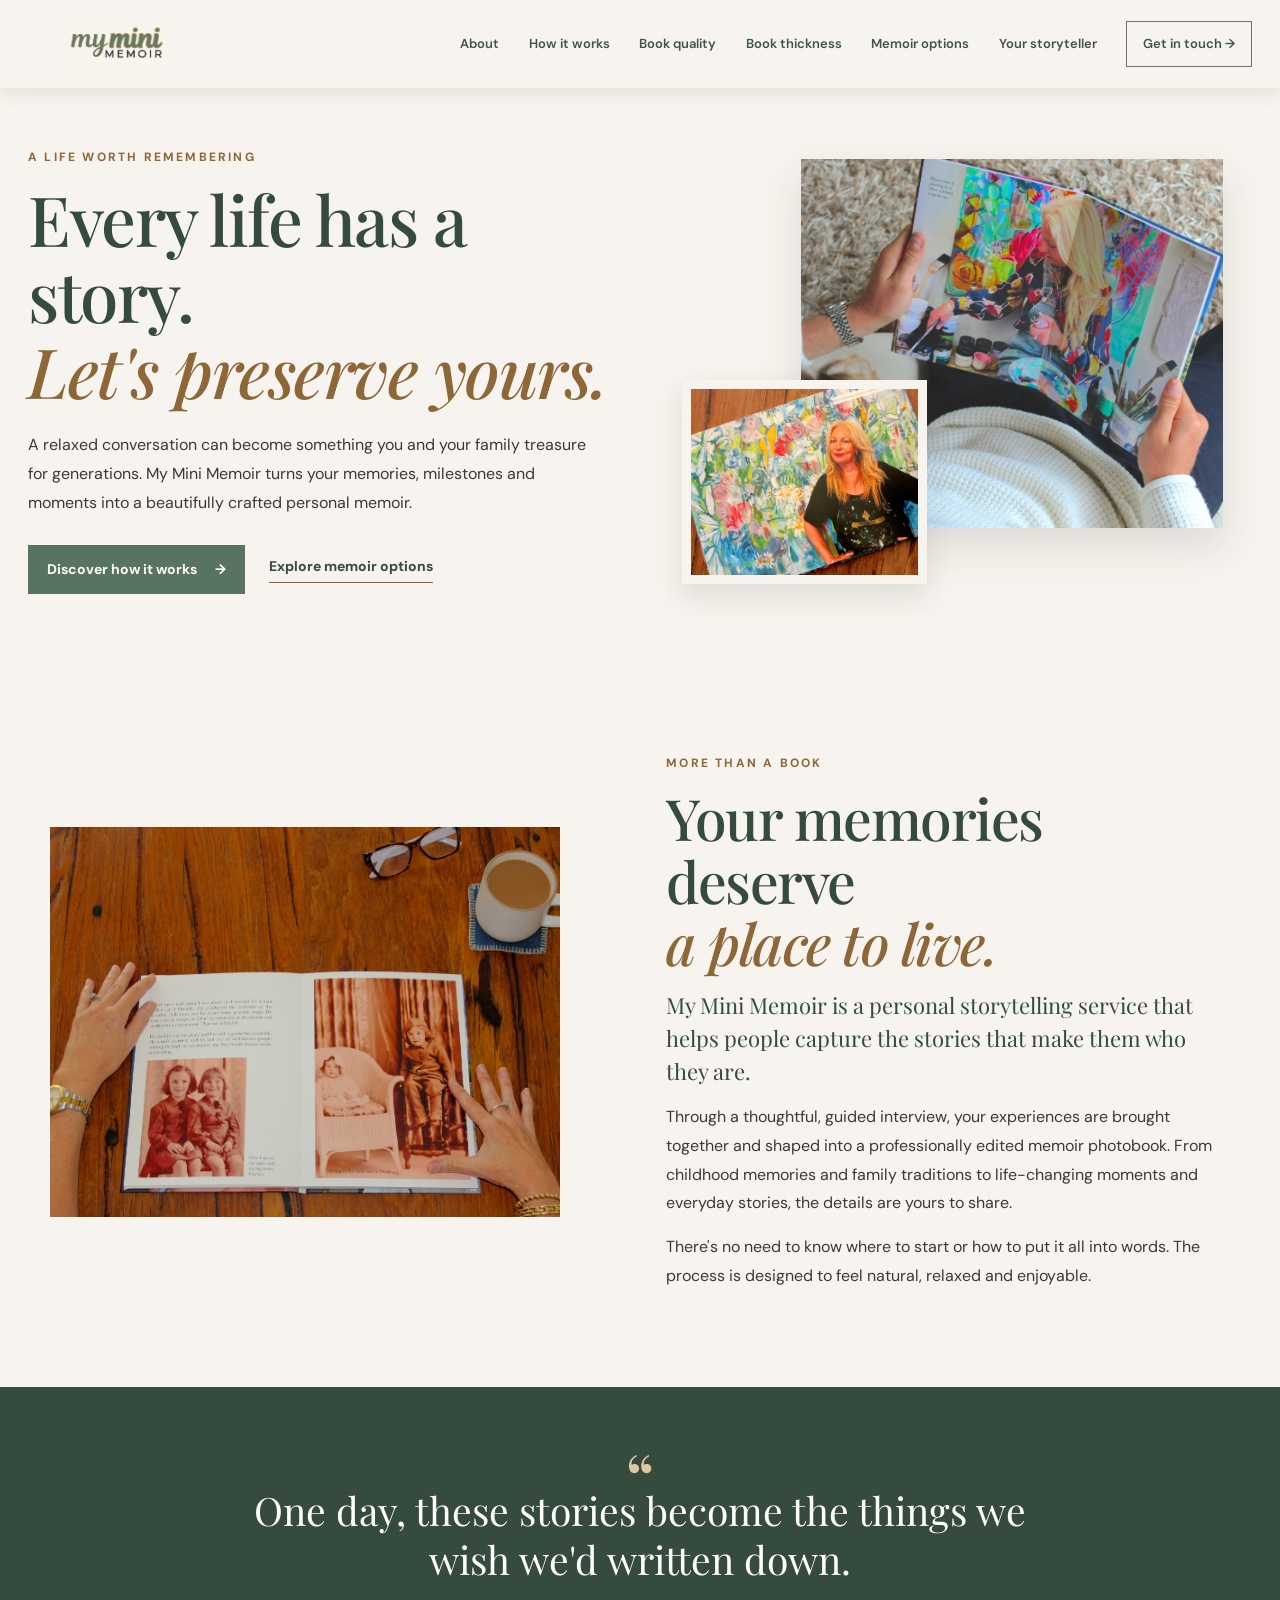
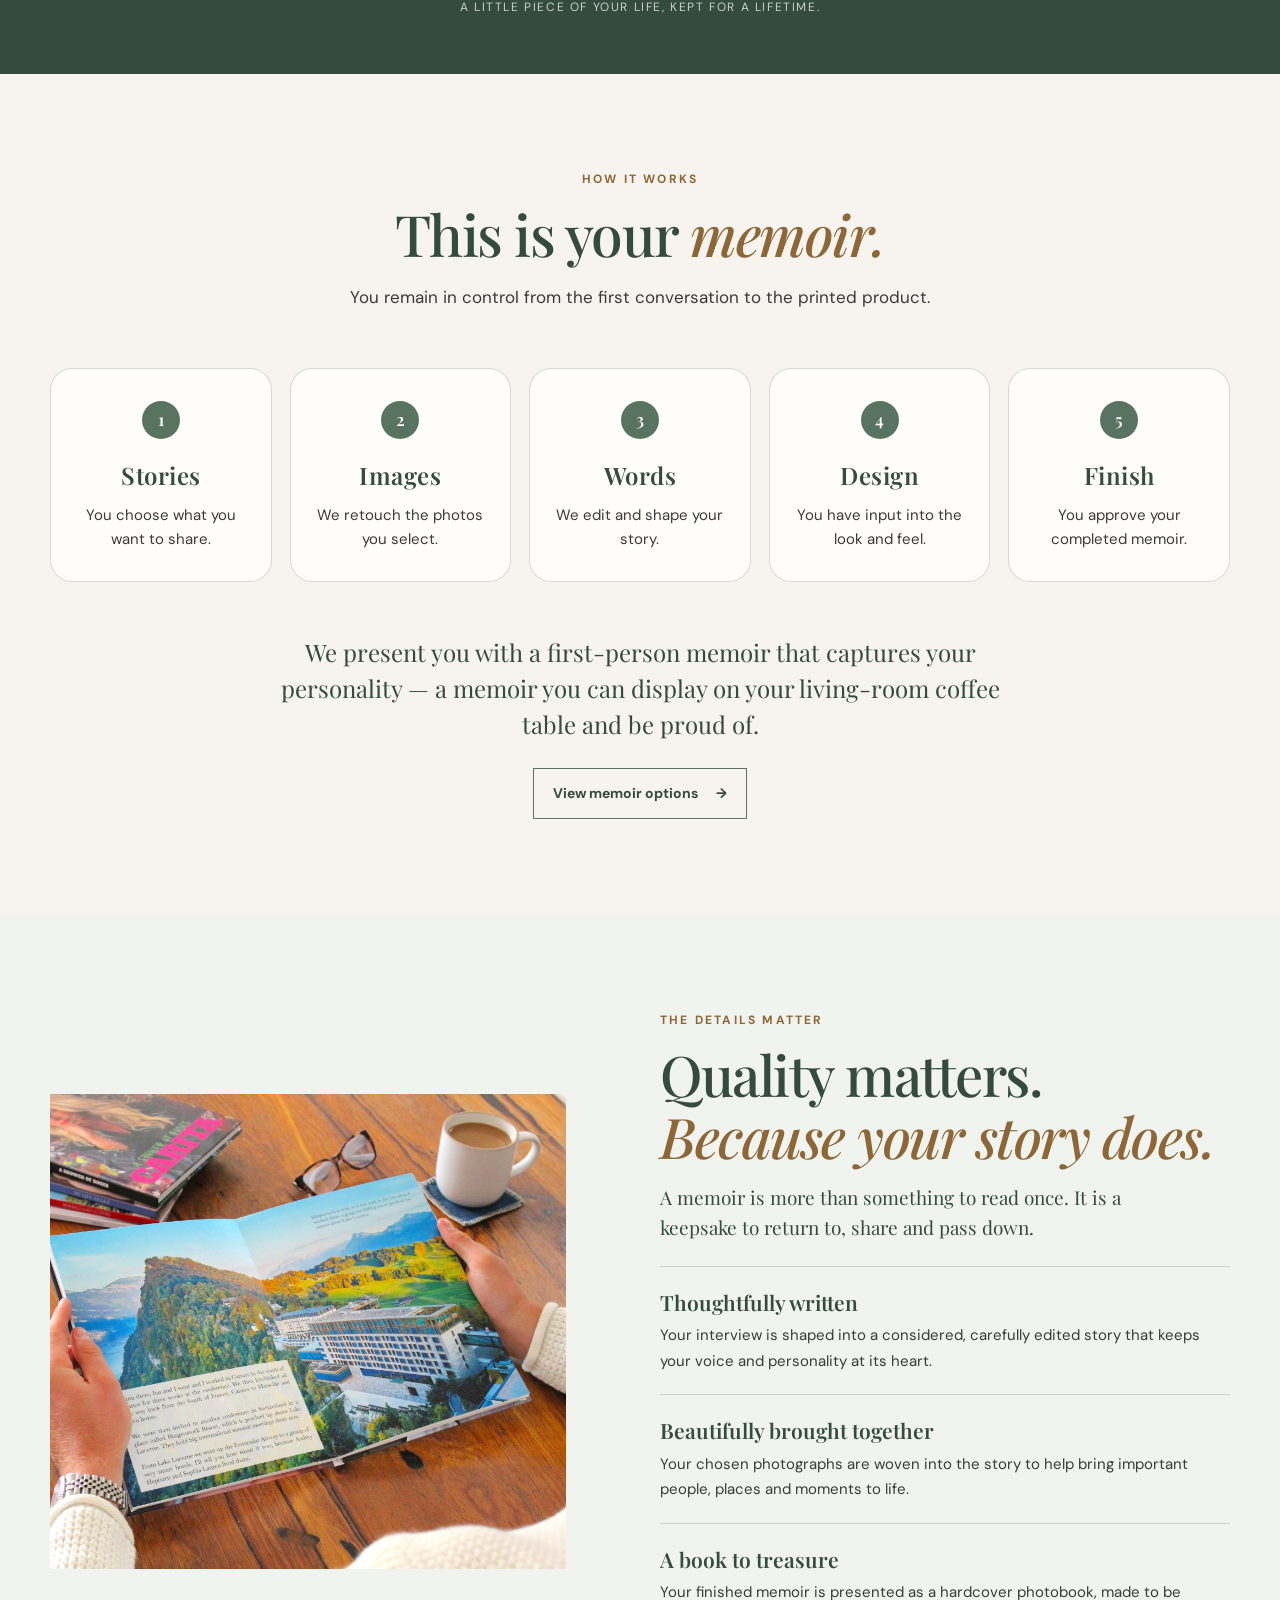
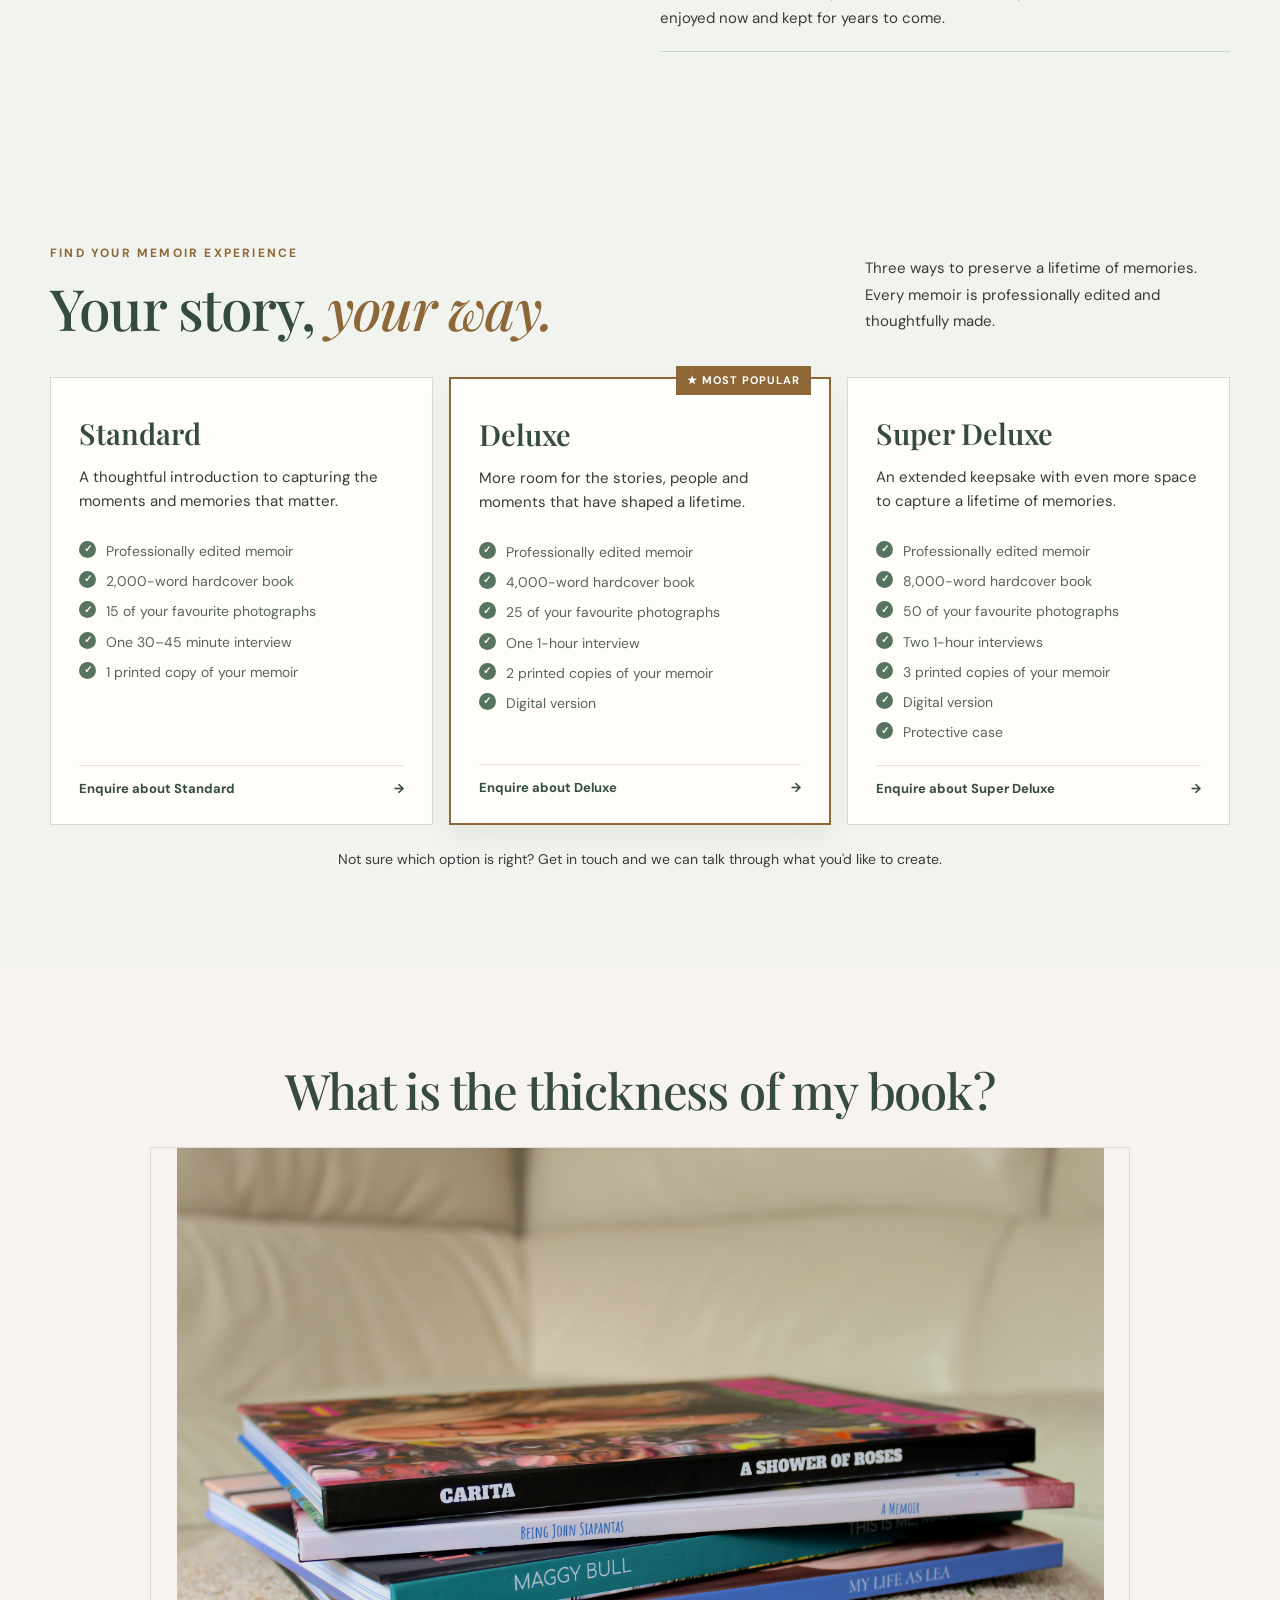
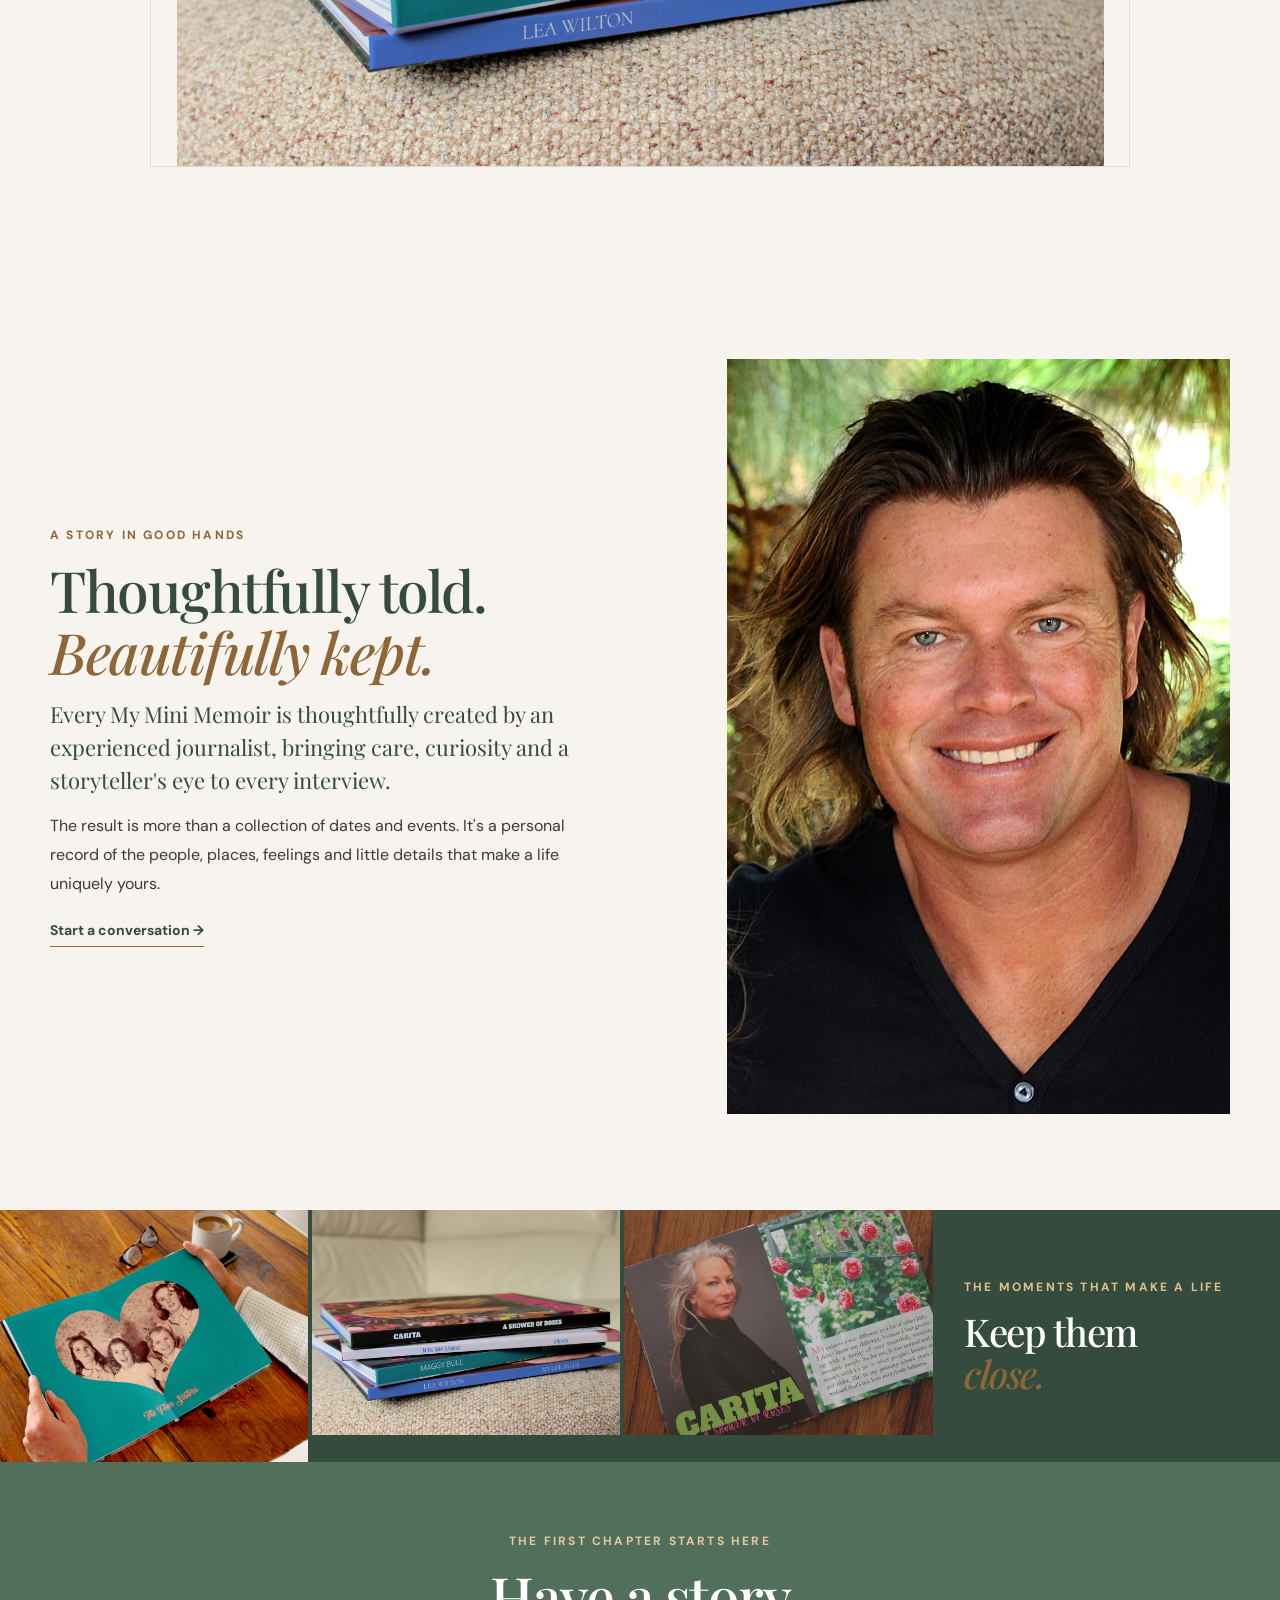
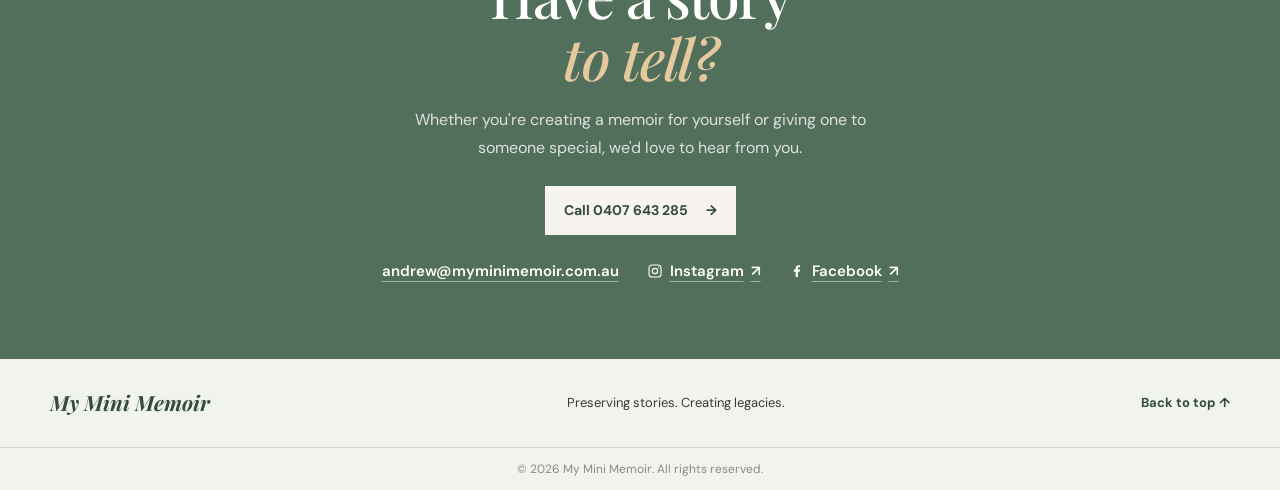
==== commit c1651411: "prototype 1" ====
--- a/index.html
+++ b/index.html
@@ -76,10 +76,6 @@
               >Explore memoir options</a
             >
           </div>
-          <div class="hero-proof">
-            <span class="proof-star">✳</span> Personal interviews · Thoughtfully
-            written · Made to be treasured
-          </div>
         </div>
         <div class="hero-photos">
           <!-- Paste an image URL into each src attribute. -->
@@ -93,14 +89,7 @@
             src="images/MMM Website 5.JPG"
             alt="A detail photograph of a memoir"
           />
-          <div class="photo-note">A lifetime<br />in the making.</div>
-        </div>
-      </section>
-
-      <section class="intro-ribbon">
-        <p>
-          Because the little details are often the ones we never want to forget.
-        </p>
+        </div>
       </section>
 
       <section class="about section-shell section-block" id="about">
@@ -110,7 +99,6 @@
             src="images/MMM Website 11.JPG"
             alt="A personal photograph illustrating the stories behind a memoir"
           />
-          <span class="image-index">A STORY IS A GIFT</span>
         </div>
         <div class="about-copy">
           <p class="eyebrow">More than a book</p>
@@ -130,9 +118,6 @@
             words. The process is designed to feel natural, relaxed and
             enjoyable.
           </p>
-          <a class="inline-link" href="#how-it-works"
-            >Find out how it works <span aria-hidden="true">→</span></a
-          >
         </div>
       </section>
 
@@ -147,54 +132,48 @@
       </section>
 
       <section class="process section-shell section-block" id="how-it-works">
-        <div class="section-heading-row">
-          <div>
-            <p class="eyebrow">Simple, personal, meaningful</p>
-            <h2>How it <em>works.</em></h2>
-          </div>
-          <p class="heading-aside">
-            From your first conversation to a book you can hold, every step is
-            taken care of.
-          </p>
-        </div>
-        <div class="process-list">
-          <article class="process-step">
-            <span class="step-number">01</span>
-            <div class="step-main">
-              <h3>We have a conversation</h3>
-              <p>
-                Settle in for a friendly, guided interview. Share as much or as
-                little as you like, at your own pace.
-              </p>
-            </div>
-            <span class="step-symbol" aria-hidden="true">✳</span>
-          </article>
-          <article class="process-step">
-            <span class="step-number">02</span>
-            <div class="step-main">
-              <h3>Your story takes shape</h3>
-              <p>
-                Your interview is thoughtfully shaped into a professionally
-                edited memoir, with your favourite photographs woven throughout.
-              </p>
-            </div>
-            <span class="step-symbol" aria-hidden="true">✎</span>
-          </article>
-          <article class="process-step">
-            <span class="step-number">03</span>
-            <div class="step-main">
-              <h3>A keepsake to treasure</h3>
-              <p>
-                Your finished memoir is printed as a beautiful hardcover
-                photobook, ready to be shared and passed down.
-              </p>
-            </div>
-            <span class="step-symbol" aria-hidden="true">♡</span>
-          </article>
-        </div>
-        <div class="process-footer">
-          <span>It's your life, told in your own words.</span
-          ><a class="button button-outline" href="#packages"
+        <div class="process-heading">
+          <p class="eyebrow">How it works</p>
+          <h2>This is your <em>memoir.</em></h2>
+          <p class="process-subheading">
+            You remain in control from the first conversation to the printed
+            product.
+          </p>
+        </div>
+        <ol class="process-steps">
+          <li class="process-step">
+            <span class="step-number" aria-hidden="true">1</span>
+            <h3>Stories</h3>
+            <p>You choose what you want to share.</p>
+          </li>
+          <li class="process-step">
+            <span class="step-number" aria-hidden="true">2</span>
+            <h3>Images</h3>
+            <p>We retouch the photos you select.</p>
+          </li>
+          <li class="process-step">
+            <span class="step-number" aria-hidden="true">3</span>
+            <h3>Words</h3>
+            <p>We edit and shape your story.</p>
+          </li>
+          <li class="process-step">
+            <span class="step-number" aria-hidden="true">4</span>
+            <h3>Design</h3>
+            <p>You have input into the look and feel.</p>
+          </li>
+          <li class="process-step">
+            <span class="step-number" aria-hidden="true">5</span>
+            <h3>Finish</h3>
+            <p>You approve your completed memoir.</p>
+          </li>
+        </ol>
+        <div class="process-closing">
+          <p>
+            We present you with a first-person memoir that captures your
+            personality &mdash; a memoir you can display on your living-room
+            coffee table and be proud of.
+          </p>
+          <a class="button button-outline" href="#packages"
             >View memoir options <span aria-hidden="true">→</span></a
           >
         </div>
@@ -208,9 +187,6 @@
               src="images/MMM Website 4.jpg"
               alt="Close-up photograph of a finished memoir book"
             />
-            <span class="quality-photo-caption"
-              >Made to be held. Made to be kept.</span
-            >
           </div>
           <div class="quality-copy">
             <p class="eyebrow">The details matter</p>
@@ -220,36 +196,21 @@
               return to, share and pass down.
             </p>
             <div class="quality-points">
-              <article>
-                <span class="quality-icon" aria-hidden="true">01</span>
-                <div>
-                  <h3>Thoughtfully written</h3>
+              <article><h3>Thoughtfully written</h3>
                   <p>
                     Your interview is shaped into a considered, carefully edited
                     story that keeps your voice and personality at its heart.
-                  </p>
-                </div>
-              </article>
-              <article>
-                <span class="quality-icon" aria-hidden="true">02</span>
-                <div>
-                  <h3>Beautifully brought together</h3>
+                  </p></article>
+              <article><h3>Beautifully brought together</h3>
                   <p>
                     Your chosen photographs are woven into the story to help
                     bring important people, places and moments to life.
-                  </p>
-                </div>
-              </article>
-              <article>
-                <span class="quality-icon" aria-hidden="true">03</span>
-                <div>
-                  <h3>A book to treasure</h3>
+                  </p></article>
+              <article><h3>A book to treasure</h3>
                   <p>
                     Your finished memoir is presented as a hardcover photobook,
                     made to be enjoyed now and kept for years to come.
-                  </p>
-                </div>
-              </article>
+                  </p></article>
             </div>
           </div>
         </div>
@@ -269,7 +230,6 @@
           </div>
           <div class="package-grid">
             <article class="package-card">
-              <p class="package-kicker">01 · A beautiful beginning</p>
               <h3>Standard</h3>
               <p class="package-description">
                 A thoughtful introduction to capturing the moments and memories
@@ -288,7 +248,6 @@
             </article>
             <article class="package-card package-card-featured">
               <div class="popular-label">★ Most popular</div>
-              <p class="package-kicker">02 · The complete experience</p>
               <h3>Deluxe</h3>
               <p class="package-description">
                 More room for the stories, people and moments that have shaped a
@@ -307,7 +266,6 @@
               >
             </article>
             <article class="package-card">
-              <p class="package-kicker">03 · A story for generations</p>
               <h3>Super Deluxe</h3>
               <p class="package-description">
                 An extended keepsake with even more space to capture a lifetime
@@ -370,9 +328,6 @@
             src="images/Andrew Professional Shot.jpg"
             alt="Portrait of the My Mini Memoir storyteller"
           />
-          <div class="journalist-caption">
-            Every story begins with a conversation.
-          </div>
         </div>
       </section>
 
@@ -451,10 +406,6 @@
               Facebook <span aria-hidden="true">↗</span>
             </a>
           </div>
-          <p class="contact-small">
-            Or get in touch for a friendly, no-obligation chat about creating
-            your own My Mini Memoir.
-          </p>
         </div>
       </section>
     </main>
--- a/style.css
+++ b/style.css
@@ -199,19 +199,6 @@
   border-bottom: 1px solid var(--gold);
   padding-bottom: 5px;
 }
-.hero-proof {
-  display: flex;
-  align-items: center;
-  gap: 9px;
-  margin-top: 36px;
-  color: #85887e;
-  font-size: 9px;
-  letter-spacing: 0.5px;
-}
-.proof-star {
-  color: var(--gold);
-  font-size: 17px;
-}
 .hero-photos {
   min-height: 425px;
   position: relative;
@@ -241,33 +228,6 @@
   box-shadow: 0 12px 28px rgba(45, 56, 45, 0.12);
   background: linear-gradient(140deg, #c7b49b, #e8dfd1 50%, #9aa58f);
 }
-.photo-note {
-  position: absolute;
-  right: 0;
-  bottom: 8%;
-  display: grid;
-  place-content: center;
-  width: 104px;
-  height: 104px;
-  border: 1px solid var(--gold);
-  border-radius: 50%;
-  background: var(--cream);
-  color: var(--sage);
-  font-family: var(--serif);
-  font-size: 15px;
-  line-height: 1.15;
-  text-align: center;
-  transform: rotate(8deg);
-}
-.intro-ribbon {
-  padding: 18px 24px;
-  background: var(--sage-dark);
-  color: var(--white);
-  text-align: center;
-  font-family: var(--serif);
-  font-size: clamp(17px, 2vw, 22px);
-  font-style: italic;
-}
 
 .about {
   display: grid;
@@ -282,16 +242,6 @@
 .about-photo {
   min-height: 390px;
   background: linear-gradient(145deg, #a8ad98, #d6c5ad 52%, #788c79);
-}
-.image-index {
-  position: absolute;
-  right: -4px;
-  bottom: 2px;
-  padding: 10px 15px;
-  background: var(--sage);
-  color: white;
-  font-size: 9px;
-  letter-spacing: 1.5px;
 }
 .about-copy h2,
 .section-heading-row h2,
@@ -358,57 +308,6 @@
   color: var(--muted);
   font-size: 12px;
   line-height: 1.75;
-}
-.process-list {
-  border-top: 1px solid rgba(52, 75, 61, 0.22);
-}
-.process-step {
-  display: grid;
-  grid-template-columns: 80px 1fr 60px;
-  align-items: center;
-  gap: 20px;
-  min-height: 125px;
-  padding: 21px 15px;
-  border-bottom: 1px solid rgba(52, 75, 61, 0.22);
-}
-.step-number {
-  color: var(--gold);
-  font-family: var(--serif);
-  font-size: 22px;
-}
-.step-main h3 {
-  margin-bottom: 6px;
-  color: var(--sage-dark);
-  font-family: var(--serif);
-  font-size: 22px;
-  font-weight: 600;
-}
-.step-main p {
-  max-width: 690px;
-  color: var(--muted);
-  font-size: 12px;
-  line-height: 1.7;
-}
-.step-symbol {
-  display: grid;
-  place-items: center;
-  width: 45px;
-  height: 45px;
-  border: 1px solid rgba(197, 161, 106, 0.65);
-  border-radius: 50%;
-  color: var(--gold);
-  font-size: 21px;
-}
-.process-footer {
-  display: flex;
-  align-items: center;
-  justify-content: space-between;
-  gap: 20px;
-  padding-top: 22px;
-  color: var(--sage-dark);
-  font-family: var(--serif);
-  font-size: 16px;
-  font-style: italic;
 }
 .button-outline {
   border: 1px solid var(--sage);
@@ -455,14 +354,6 @@
   font-size: 8px;
   font-weight: 700;
   letter-spacing: 1px;
-  text-transform: uppercase;
-}
-.package-kicker {
-  margin-bottom: 9px;
-  color: var(--gold);
-  font-size: 8px;
-  font-weight: 700;
-  letter-spacing: 1.3px;
   text-transform: uppercase;
 }
 .package-card h3 {
@@ -538,17 +429,6 @@
   min-height: 420px;
   background: linear-gradient(145deg, #8e9d88, #d2c0a8 55%, #a2a28c);
 }
-.journalist-caption {
-  position: absolute;
-  left: 0;
-  bottom: 0;
-  padding: 12px 16px;
-  background: var(--gold);
-  color: white;
-  font-family: var(--serif);
-  font-size: 15px;
-  font-style: italic;
-}
 .memory-strip {
   display: grid;
   grid-template-columns: 1fr 1fr 1fr 1.1fr;
@@ -612,11 +492,6 @@
 }
 .button-light:hover {
   background: white;
-}
-.contact-small {
-  margin-top: 14px;
-  color: rgba(255, 255, 255, 0.65);
-  font-size: 10px;
 }
 
 .contact-links {
@@ -809,23 +684,10 @@
     margin-top: 18px;
     font-size: 13px;
   }
-  .hero-proof {
-    align-items: flex-start;
-    font-size: 8px;
-    line-height: 1.5;
-  }
   .hero-photos {
     width: min(100%, 480px);
     min-height: 340px;
     align-self: center;
-  }
-  .photo-note {
-    width: 85px;
-    height: 85px;
-    font-size: 12px;
-  }
-  .intro-ribbon {
-    padding: 16px 20px;
   }
   .about,
   .journalist {
@@ -850,31 +712,6 @@
   }
   .heading-aside {
     margin-top: 13px;
-  }
-  .process-step {
-    grid-template-columns: 40px 1fr 42px;
-    gap: 10px;
-    min-height: 120px;
-    padding-inline: 0;
-  }
-  .step-number {
-    font-size: 18px;
-  }
-  .step-main h3 {
-    font-size: 19px;
-  }
-  .step-main p {
-    font-size: 11px;
-  }
-  .step-symbol {
-    width: 36px;
-    height: 36px;
-    font-size: 17px;
-  }
-  .process-footer {
-    align-items: flex-start;
-    flex-direction: column;
-    font-size: 15px;
   }
   .package-grid {
     grid-template-columns: 1fr;
@@ -950,17 +787,6 @@
   min-height: 475px;
   background: linear-gradient(145deg, #b9aa94, #e0d5c5 48%, #788b78);
 }
-.quality-photo-caption {
-  position: absolute;
-  right: 0;
-  bottom: 0;
-  padding: 13px 17px;
-  background: var(--sage-dark);
-  color: var(--white);
-  font-family: var(--serif);
-  font-size: 15px;
-  font-style: italic;
-}
 .quality-copy h2,
 .thickness-heading h2 {
   color: var(--sage-dark);
@@ -992,11 +818,6 @@
   gap: 14px;
   padding: 16px 0;
   border-bottom: 1px solid rgba(52, 75, 61, 0.2);
-}
-.quality-icon {
-  color: var(--gold);
-  font-family: var(--serif);
-  font-size: 18px;
 }
 .quality-points h3 {
   margin-bottom: 5px;
@@ -1188,3 +1009,233 @@
     max-height: 440px;
   }
 }
+
+
+/* ============================================================
+   Refinements: calmer layout, readable text, new How it works
+   ============================================================ */
+
+/* Header: the bar is cream, so nav colours need to be dark (they were white). */
+.main-navigation .nav-contact {
+  border-color: var(--sage);
+}
+.main-navigation .nav-contact:hover {
+  background: var(--sage);
+  color: var(--white);
+}
+
+/* Photo wraps no longer carry offset labels, so drop the extra padding. */
+.about-image-wrap,
+.quality-photo-wrap,
+.journalist-visual {
+  padding: 0;
+}
+
+/* More breathing room between sections. */
+.section-block {
+  padding-block: 96px;
+}
+
+/* Readable type sizes (many were 8-11px). */
+.eyebrow {
+  font-size: 12px;
+}
+.hero-intro,
+.about-copy p:not(.eyebrow),
+.journalist-copy p:not(.eyebrow) {
+  font-size: 16px;
+}
+.about-copy .lead-copy,
+.journalist-copy .lead-copy {
+  font-size: 22px !important;
+}
+.underlined-link,
+.inline-link,
+.button {
+  font-size: 14px;
+}
+.heading-aside,
+.quality-points p,
+.package-description {
+  font-size: 15px;
+}
+.quality-points h3 {
+  font-size: 21px;
+}
+.package-card li {
+  font-size: 14px;
+  padding-left: 27px;
+}
+.package-card li::before {
+  width: 17px;
+  height: 17px;
+  font-size: 10px;
+}
+.package-link {
+  font-size: 13px;
+}
+.package-note {
+  font-size: 14px;
+}
+.popular-label {
+  font-size: 11px;
+}
+.quote-caption {
+  font-size: 12px;
+}
+.memory-strip-copy .eyebrow {
+  font-size: 12px;
+}
+.contact-section .contact-inner > p:not(.eyebrow) {
+  font-size: 16px !important;
+}
+.contact-links a {
+  font-size: 15px;
+}
+.footer-inner > p,
+.back-to-top {
+  font-size: 13px;
+}
+.copyright {
+  font-size: 12px;
+}
+.main-navigation {
+  font-size: 13px;
+}
+
+/* Quality section: one calm column of points, no numbering. */
+.quality-points article {
+  display: block;
+  padding: 20px 0;
+}
+
+/* Packages: roomier cards. */
+.package-card {
+  padding: 34px 28px 26px;
+}
+
+/* ---------- How it works ---------- */
+.process-heading {
+  max-width: 680px;
+  margin: 0 auto 56px;
+  text-align: center;
+}
+.process-heading h2 {
+  font-size: clamp(39px, 4.5vw, 57px);
+}
+.process-subheading {
+  margin-top: 18px;
+  color: var(--muted);
+  font-size: 17px;
+  line-height: 1.7;
+}
+.process-steps {
+  display: grid;
+  grid-template-columns: repeat(5, 1fr);
+  gap: 18px;
+  padding: 0;
+  list-style: none;
+}
+.process-step {
+  display: flex;
+  flex-direction: column;
+  align-items: center;
+  padding: 32px 18px 30px;
+  background: var(--white);
+  border: 1px solid rgba(52, 75, 61, 0.2);
+  border-radius: 22px;
+  text-align: center;
+}
+.step-number {
+  display: grid;
+  place-items: center;
+  width: 38px;
+  height: 38px;
+  margin-bottom: 18px;
+  border-radius: 50%;
+  background: var(--sage);
+  color: var(--white);
+  font-family: var(--serif);
+  font-size: 17px;
+  font-weight: 600;
+}
+.process-step h3 {
+  margin-bottom: 10px;
+  color: var(--sage-dark);
+  font-family: var(--serif);
+  font-size: 24px;
+  font-weight: 600;
+  letter-spacing: 0.5px;
+}
+.process-step p {
+  color: var(--muted);
+  font-size: 15px;
+  line-height: 1.6;
+}
+.process-closing {
+  max-width: 720px;
+  margin: 52px auto 0;
+  text-align: center;
+}
+.process-closing p {
+  margin-bottom: 26px;
+  color: var(--sage-dark);
+  font-family: var(--serif);
+  font-size: clamp(19px, 2.2vw, 24px);
+  line-height: 1.5;
+}
+
+@media (max-width: 1000px) {
+  .process-steps {
+    grid-template-columns: repeat(3, 1fr);
+  }
+}
+@media (max-width: 700px) {
+  .section-block {
+    padding-block: 64px;
+  }
+  /* The menu button sits on the cream header, so it needs dark lines. */
+  .menu-toggle {
+    border-color: var(--sage);
+  }
+  .menu-toggle span {
+    background: var(--sage-dark);
+  }
+  .main-navigation a {
+    color: var(--white);
+    font-size: 15px;
+  }
+  .main-navigation .nav-contact:hover {
+    background: transparent;
+  }
+  .process-heading {
+    margin-bottom: 36px;
+  }
+  .process-steps {
+    grid-template-columns: 1fr;
+    gap: 12px;
+  }
+  .process-step {
+    display: grid;
+    grid-template-columns: 38px 1fr;
+    column-gap: 16px;
+    align-items: center;
+    padding: 18px 20px;
+    text-align: left;
+    border-radius: 16px;
+  }
+  .step-number {
+    grid-row: span 2;
+    margin-bottom: 0;
+  }
+  .process-step h3 {
+    margin-bottom: 2px;
+    font-size: 21px;
+  }
+  .process-step p {
+    font-size: 14px;
+  }
+  .process-closing {
+    margin-top: 40px;
+  }
+}
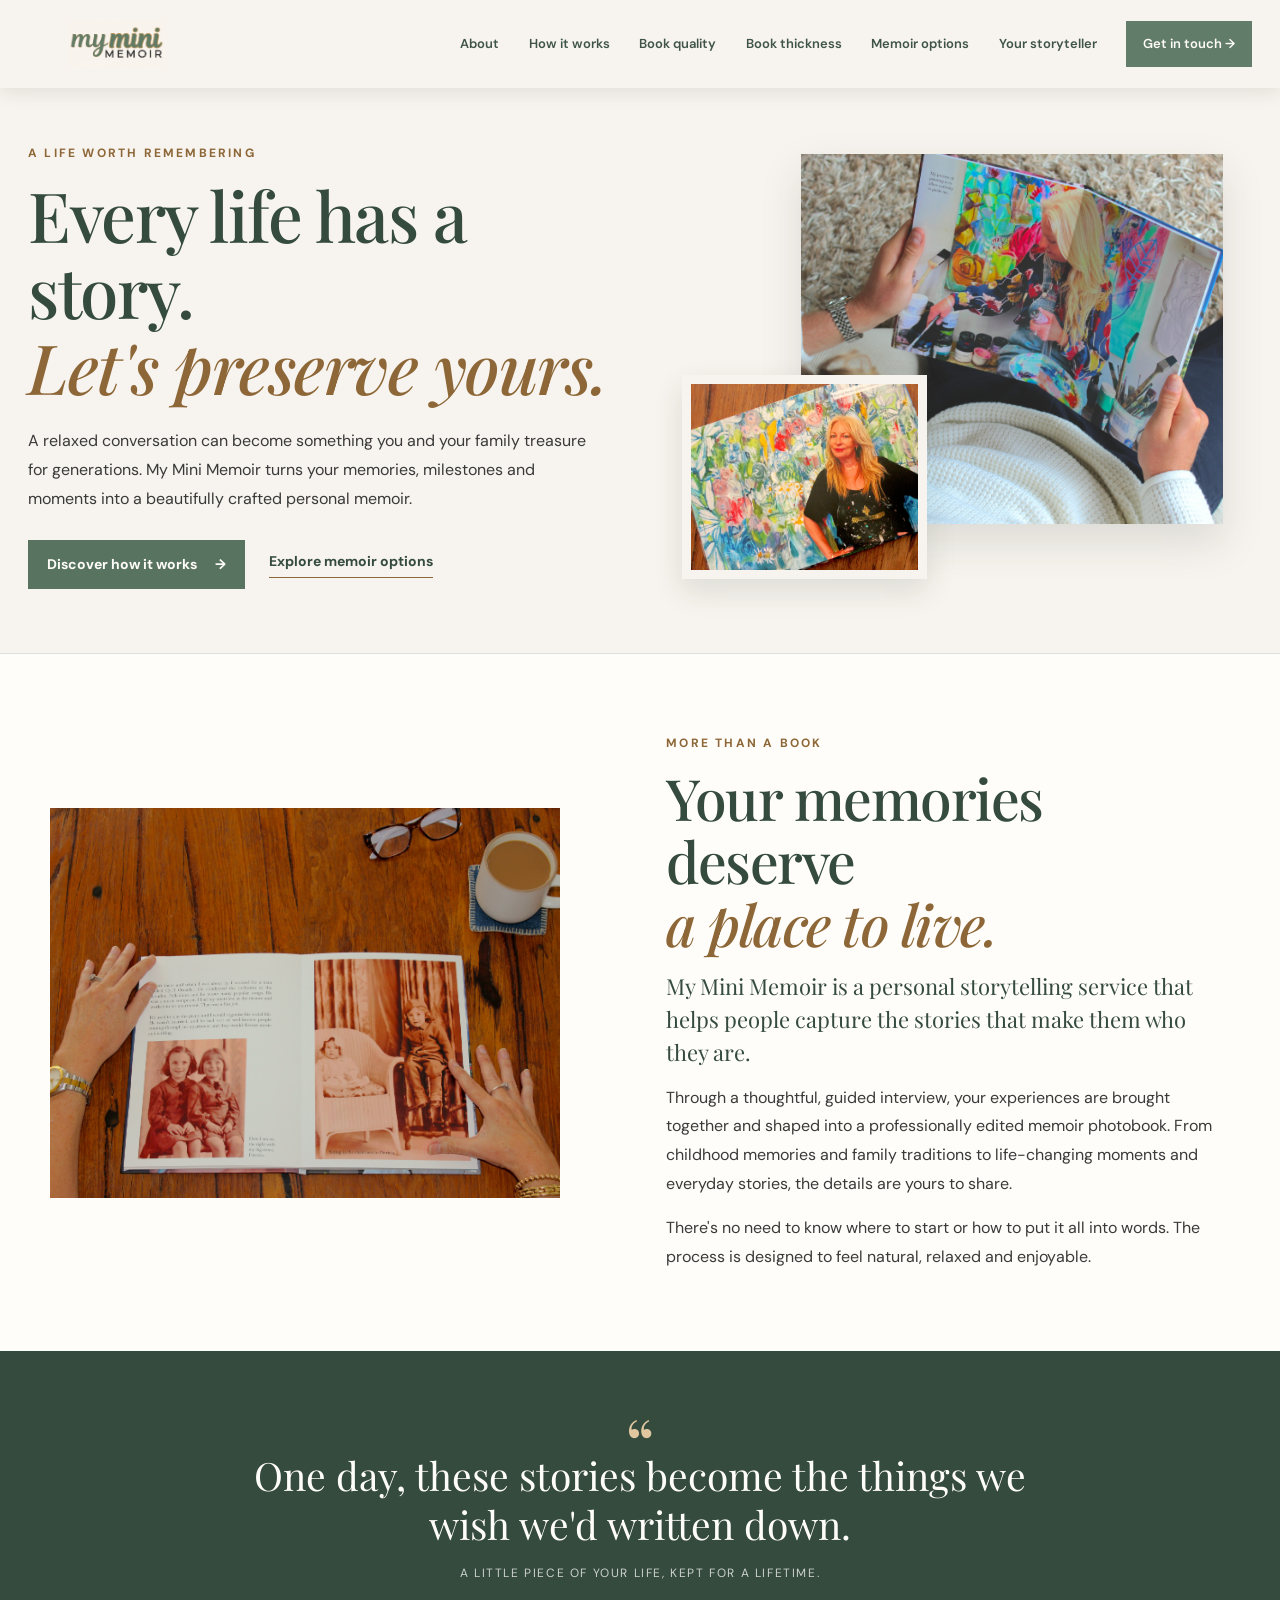
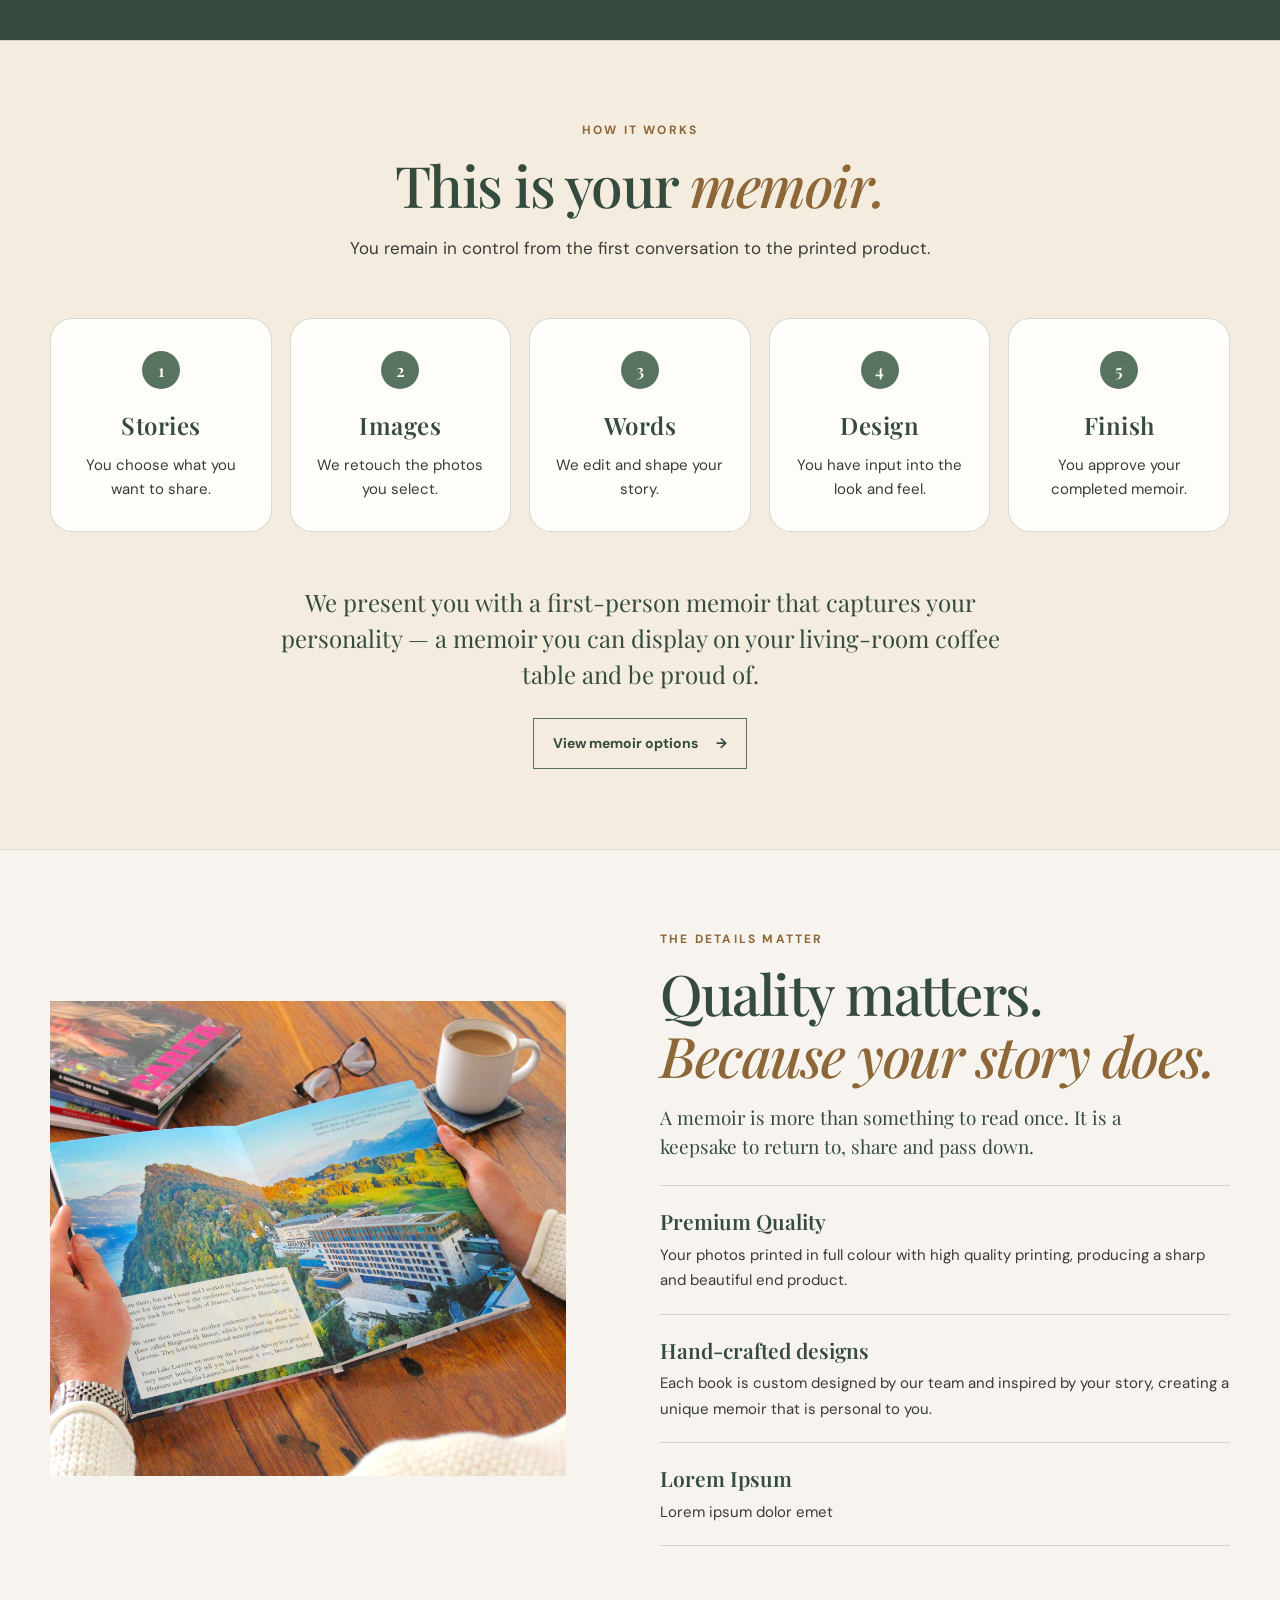
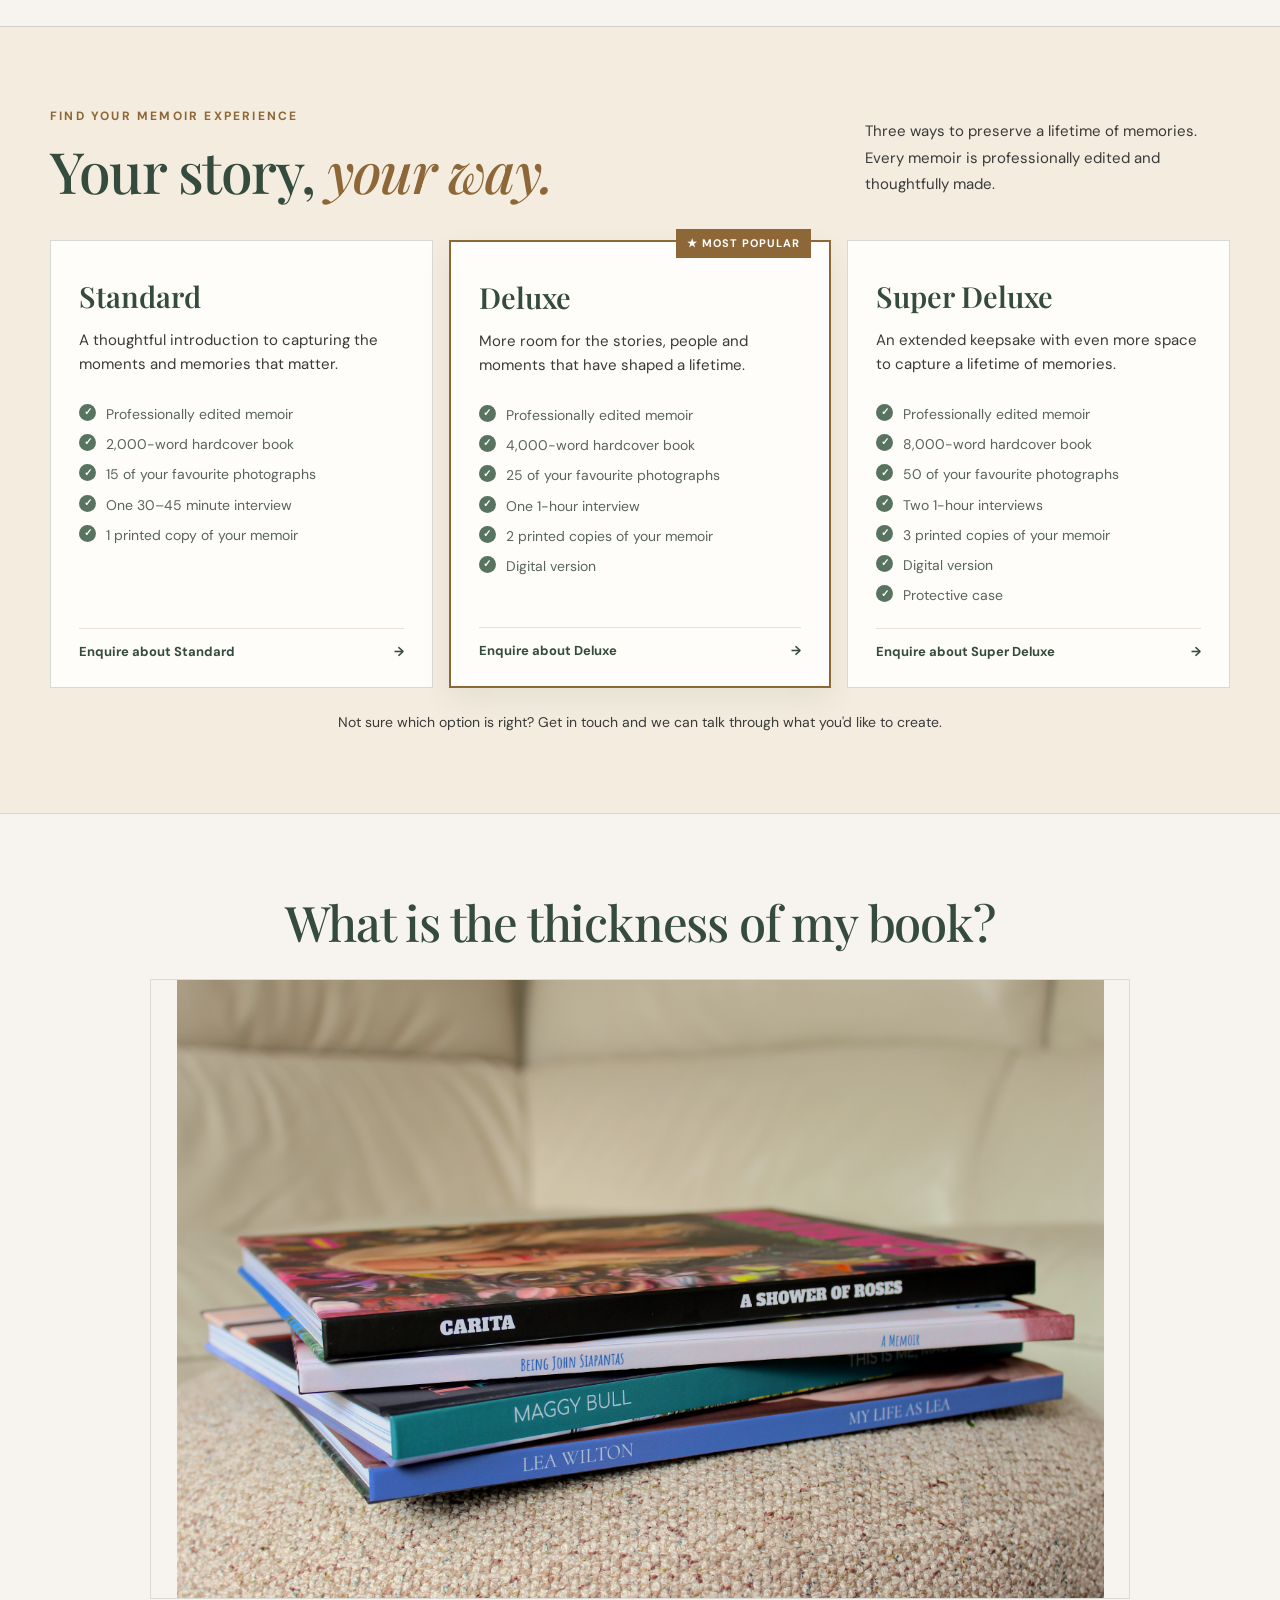
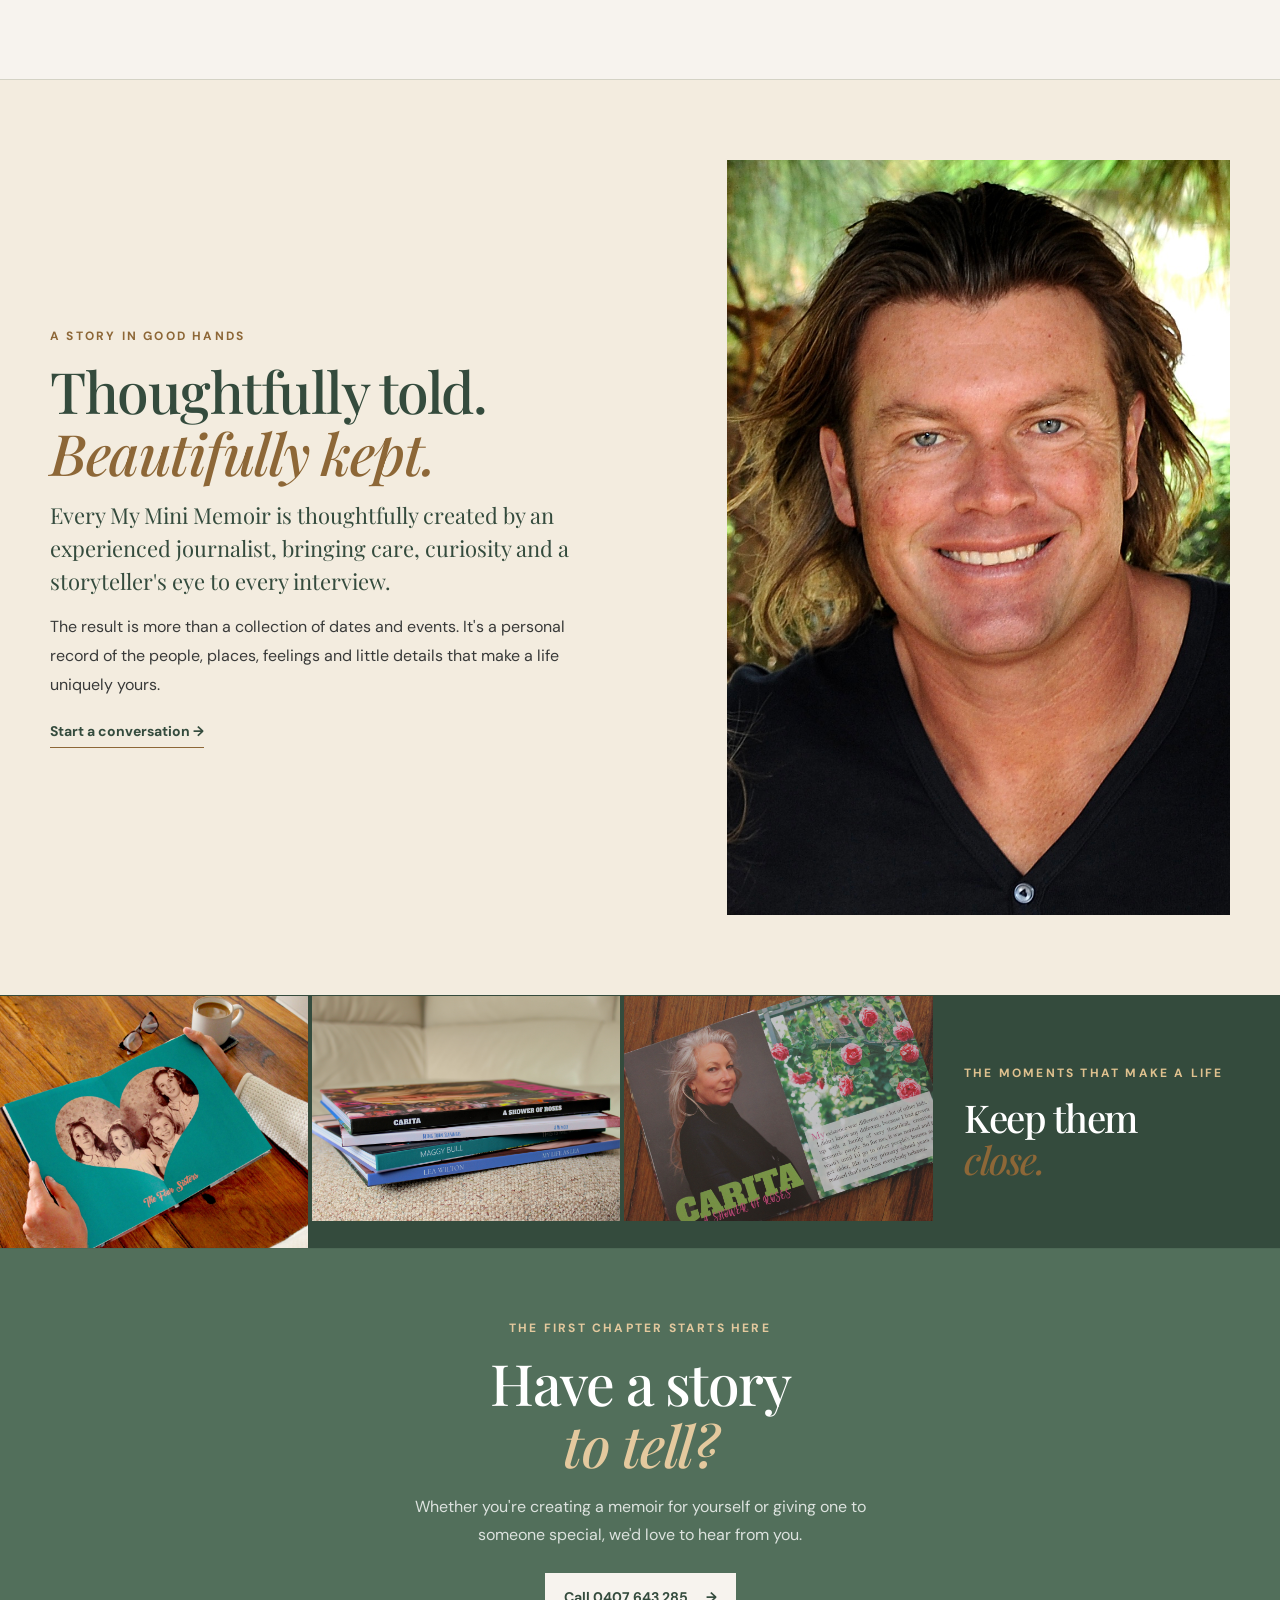
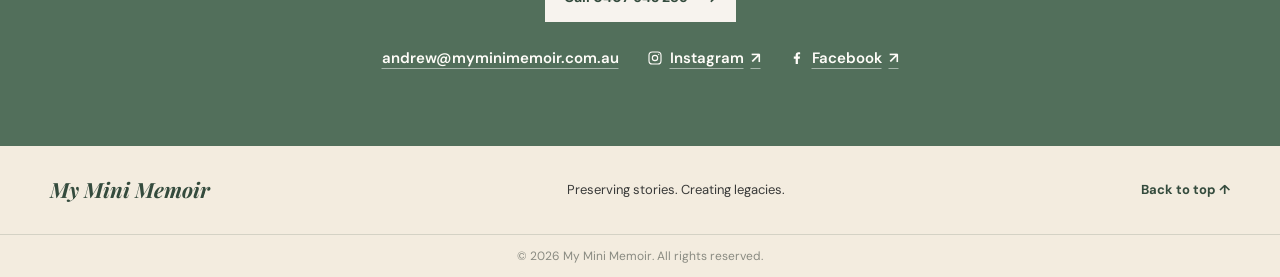
==== commit 5d5cd778: "updated page on quality" ====
--- a/index.html
+++ b/index.html
@@ -196,21 +196,24 @@
               return to, share and pass down.
             </p>
             <div class="quality-points">
-              <article><h3>Thoughtfully written</h3>
-                  <p>
-                    Your interview is shaped into a considered, carefully edited
-                    story that keeps your voice and personality at its heart.
-                  </p></article>
-              <article><h3>Beautifully brought together</h3>
-                  <p>
-                    Your chosen photographs are woven into the story to help
-                    bring important people, places and moments to life.
-                  </p></article>
-              <article><h3>A book to treasure</h3>
-                  <p>
-                    Your finished memoir is presented as a hardcover photobook,
-                    made to be enjoyed now and kept for years to come.
-                  </p></article>
+              <article>
+                <h3>Premium Quality</h3>
+                <p>
+                  Your photos printed in full colour with high quality printing,
+                  producing a sharp and beautiful end product.
+                </p>
+              </article>
+              <article>
+                <h3>Hand-crafted designs</h3>
+                <p>
+                  Each book is custom designed by our team and inspired by your
+                  story, creating a unique memoir that is personal to you.
+                </p>
+              </article>
+              <article>
+                <h3>Lorem Ipsum</h3>
+                <p>Lorem ipsum dolor emet</p>
+              </article>
             </div>
           </div>
         </div>
--- a/style.css
+++ b/style.css
@@ -1,6 +1,8 @@
 :root {
   --cream: #f7f3ee;
-  --cream-deep: #f1f4ee;
+  --cream-deep: #f3ecdf;
+  --line: rgba(52, 75, 61, 0.16);
+  --gutter: 36px;
   --sage: #587461;
   --sage-dark: #344b3d;
   --gold: #8d6737;
@@ -543,7 +545,7 @@
 }
 
 .site-footer {
-  background: #f1f4ee;
+  background: var(--cream-deep);
 }
 .footer-inner {
   min-height: 88px;
@@ -1239,3 +1241,49 @@
     margin-top: 40px;
   }
 }
+
+
+/* ============================================================
+   Section separation + tighter flow
+   ============================================================ */
+/* Full-width sections with centred content, so backgrounds run edge to edge. */
+.about.section-shell,
+.process.section-shell,
+.journalist.section-shell {
+  width: auto;
+  margin-inline: 0;
+  padding-inline: max(var(--gutter), calc((100% - var(--content-width)) / 2));
+}
+.hero {
+  width: auto;
+  min-height: 0;
+  margin: 0;
+  padding: 56px max(28px, calc((100% - 1360px) / 2)) 64px;
+}
+.section-block { padding-block: 80px; }
+
+/* Background rhythm: no two neighbours match, plus a thin line between all. */
+.hero { background: var(--cream); }
+.about { background: var(--white); }
+.process { background: var(--cream-deep); }
+.quality-section { background: var(--cream); }
+.packages { background: var(--cream-deep); }
+.thickness-section { background: var(--cream); }
+.journalist { background: var(--cream-deep); }
+main > section + section { border-top: 1px solid var(--line); }
+
+/* Solid contact button in the nav */
+.main-navigation .nav-contact {
+  background: var(--sage);
+  border-color: var(--sage);
+  color: var(--white);
+}
+.main-navigation .nav-contact:hover { background: var(--sage-dark); color: var(--white); }
+
+@media (max-width: 900px) {
+}
+@media (max-width: 700px) {
+  :root { --gutter: 19px; }
+  .hero { padding: 40px 19px 44px; }
+  .section-block { padding-block: 56px; }
+}
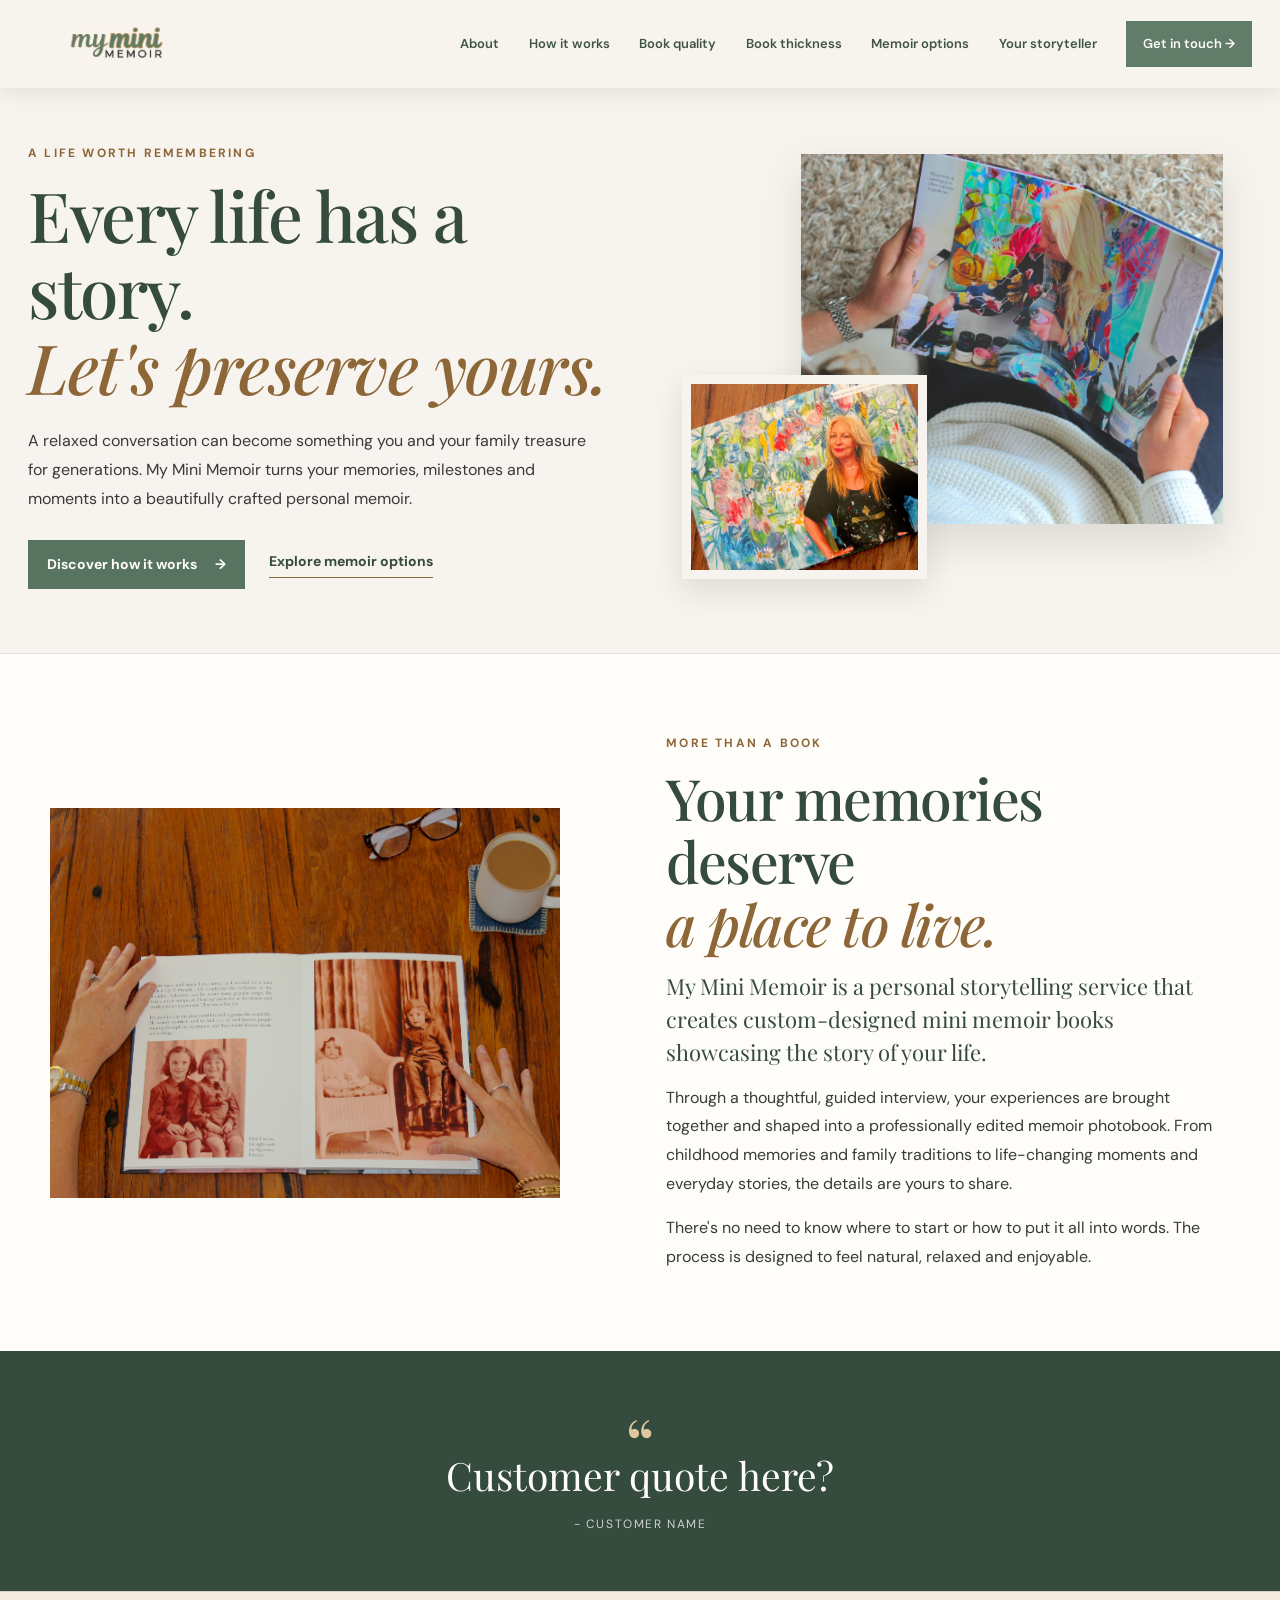
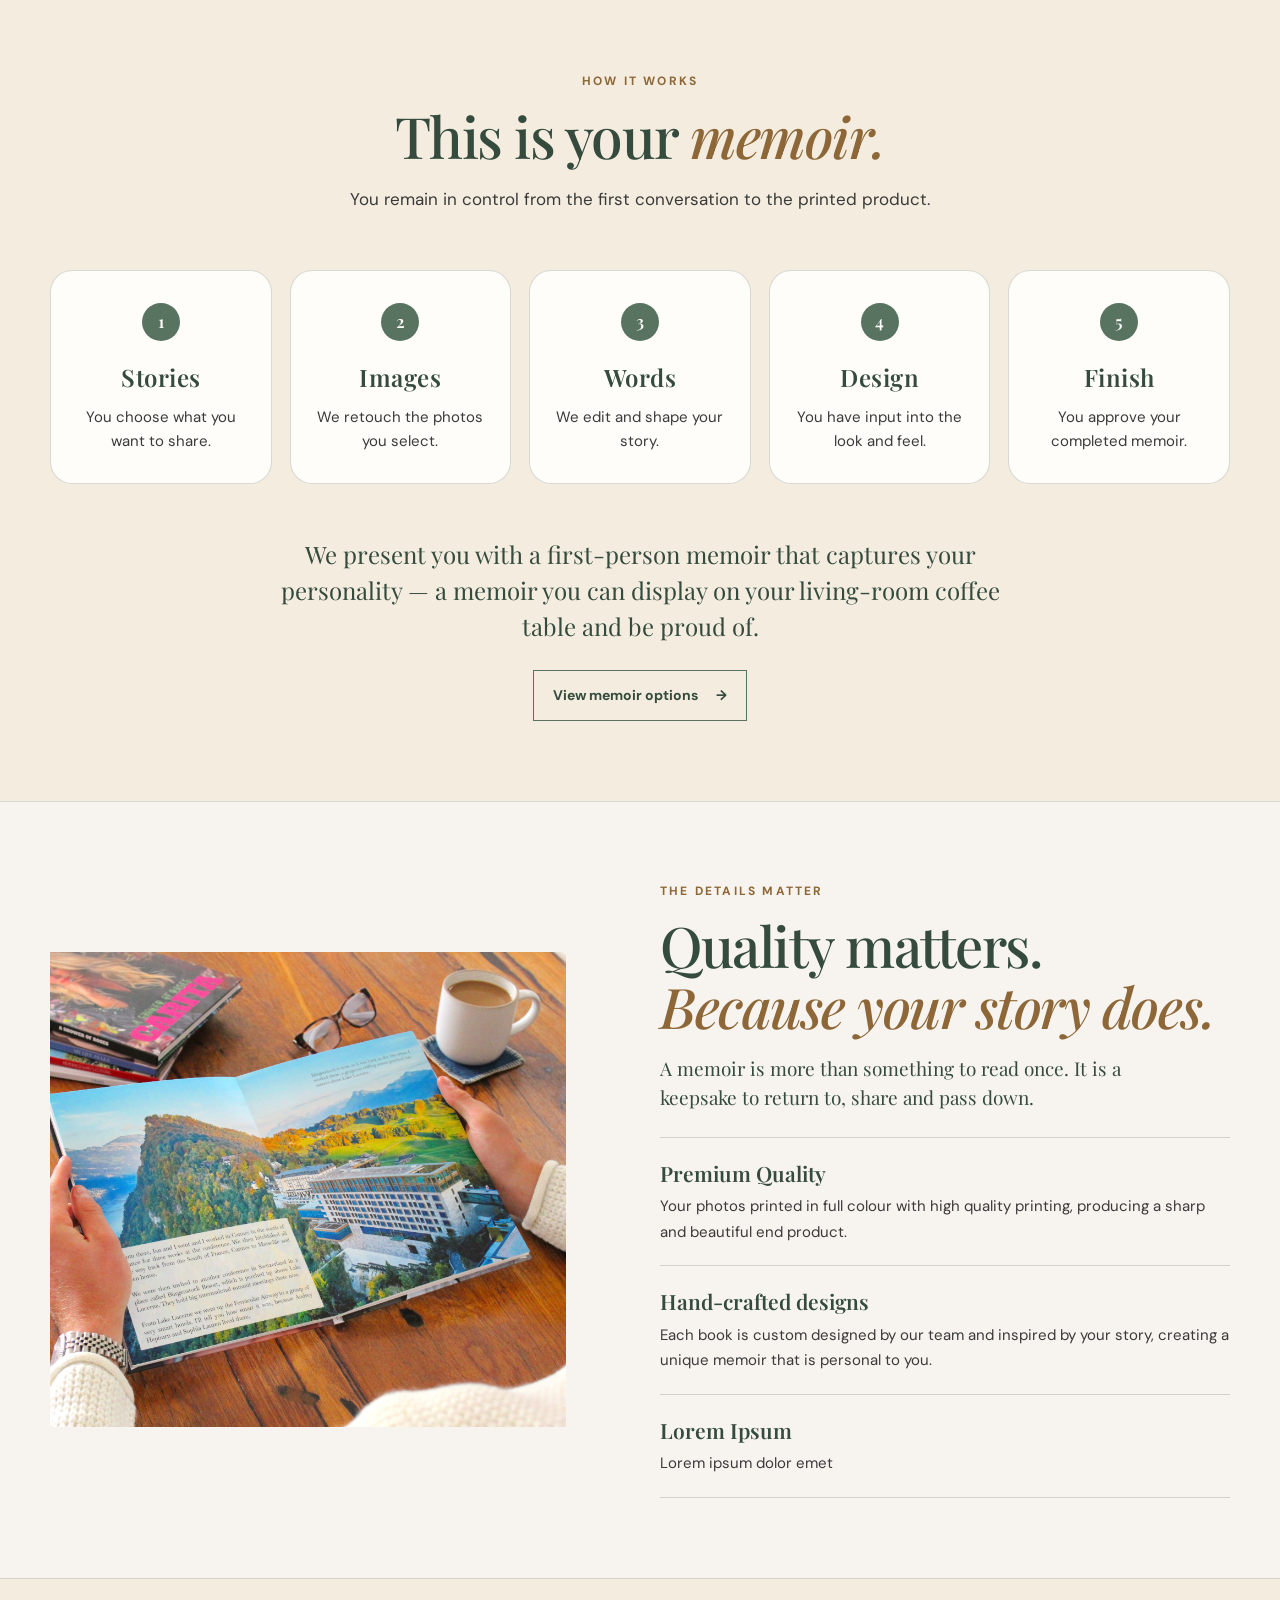
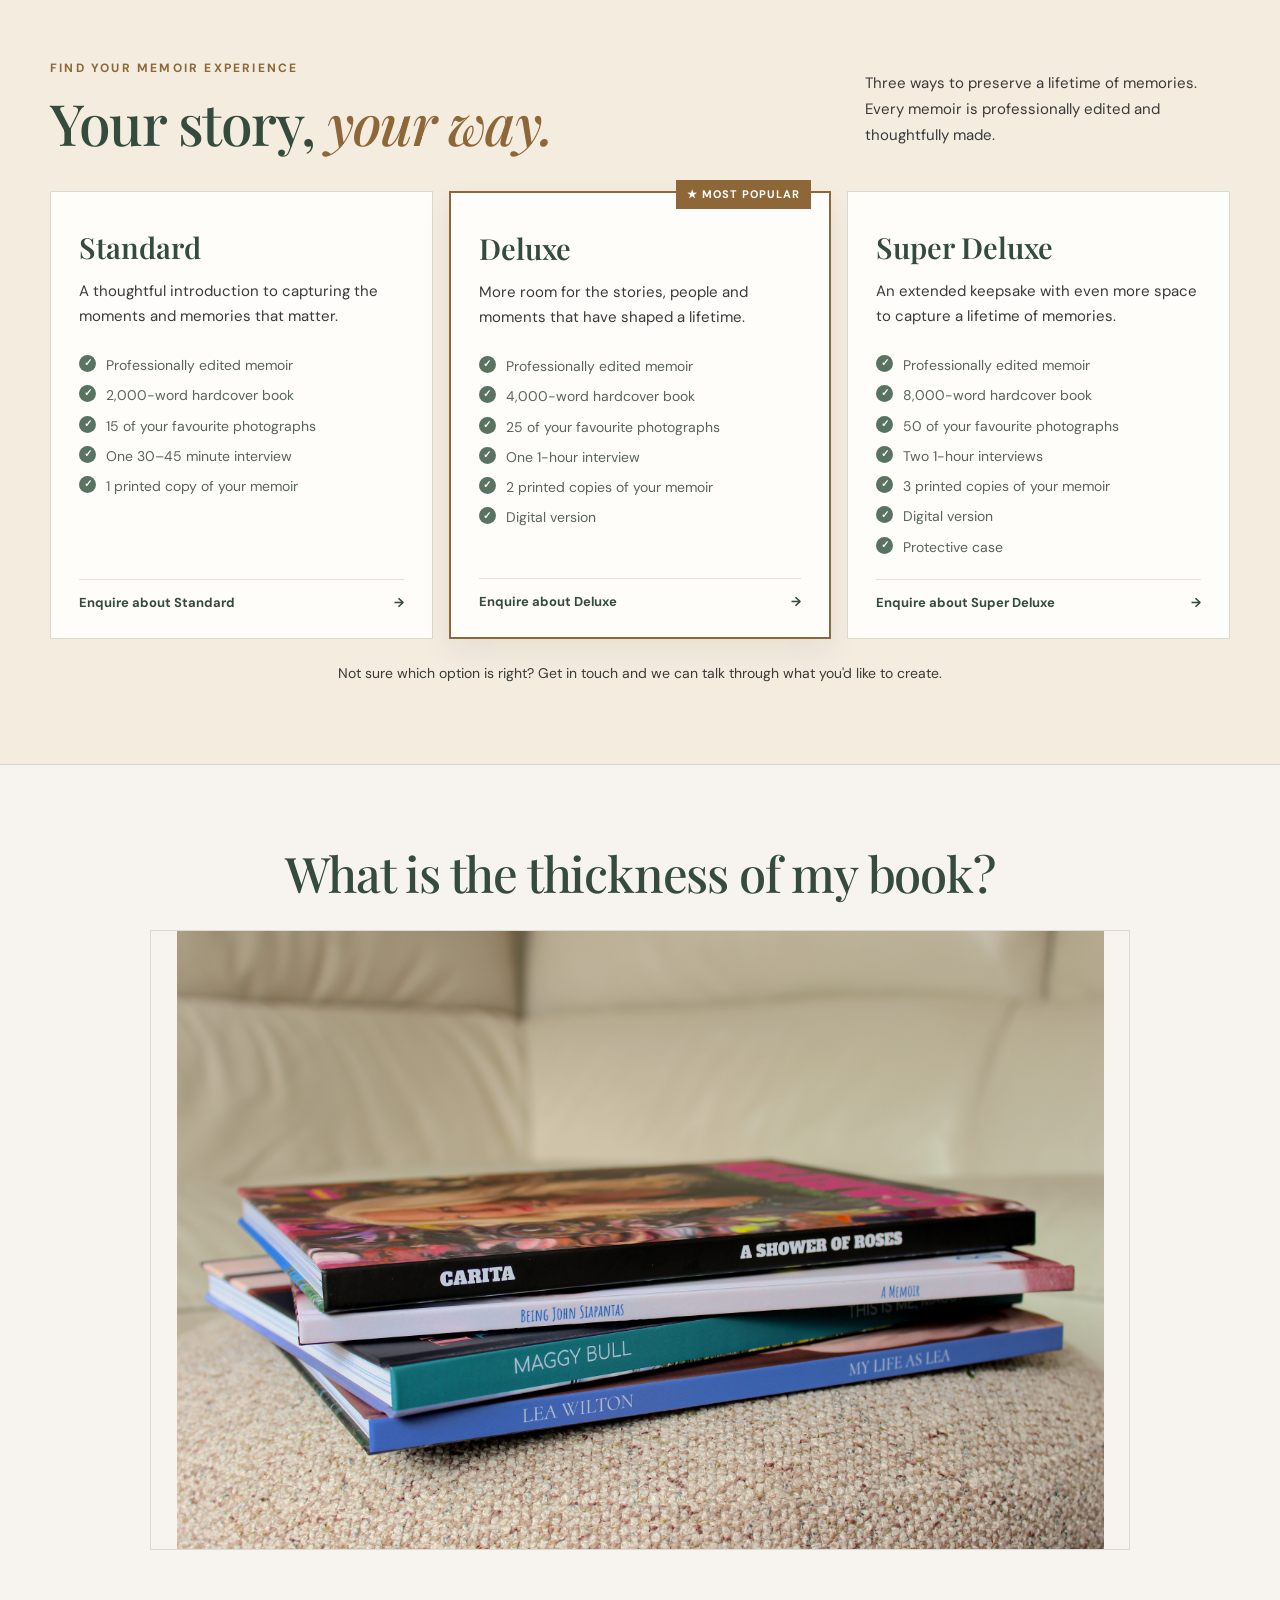
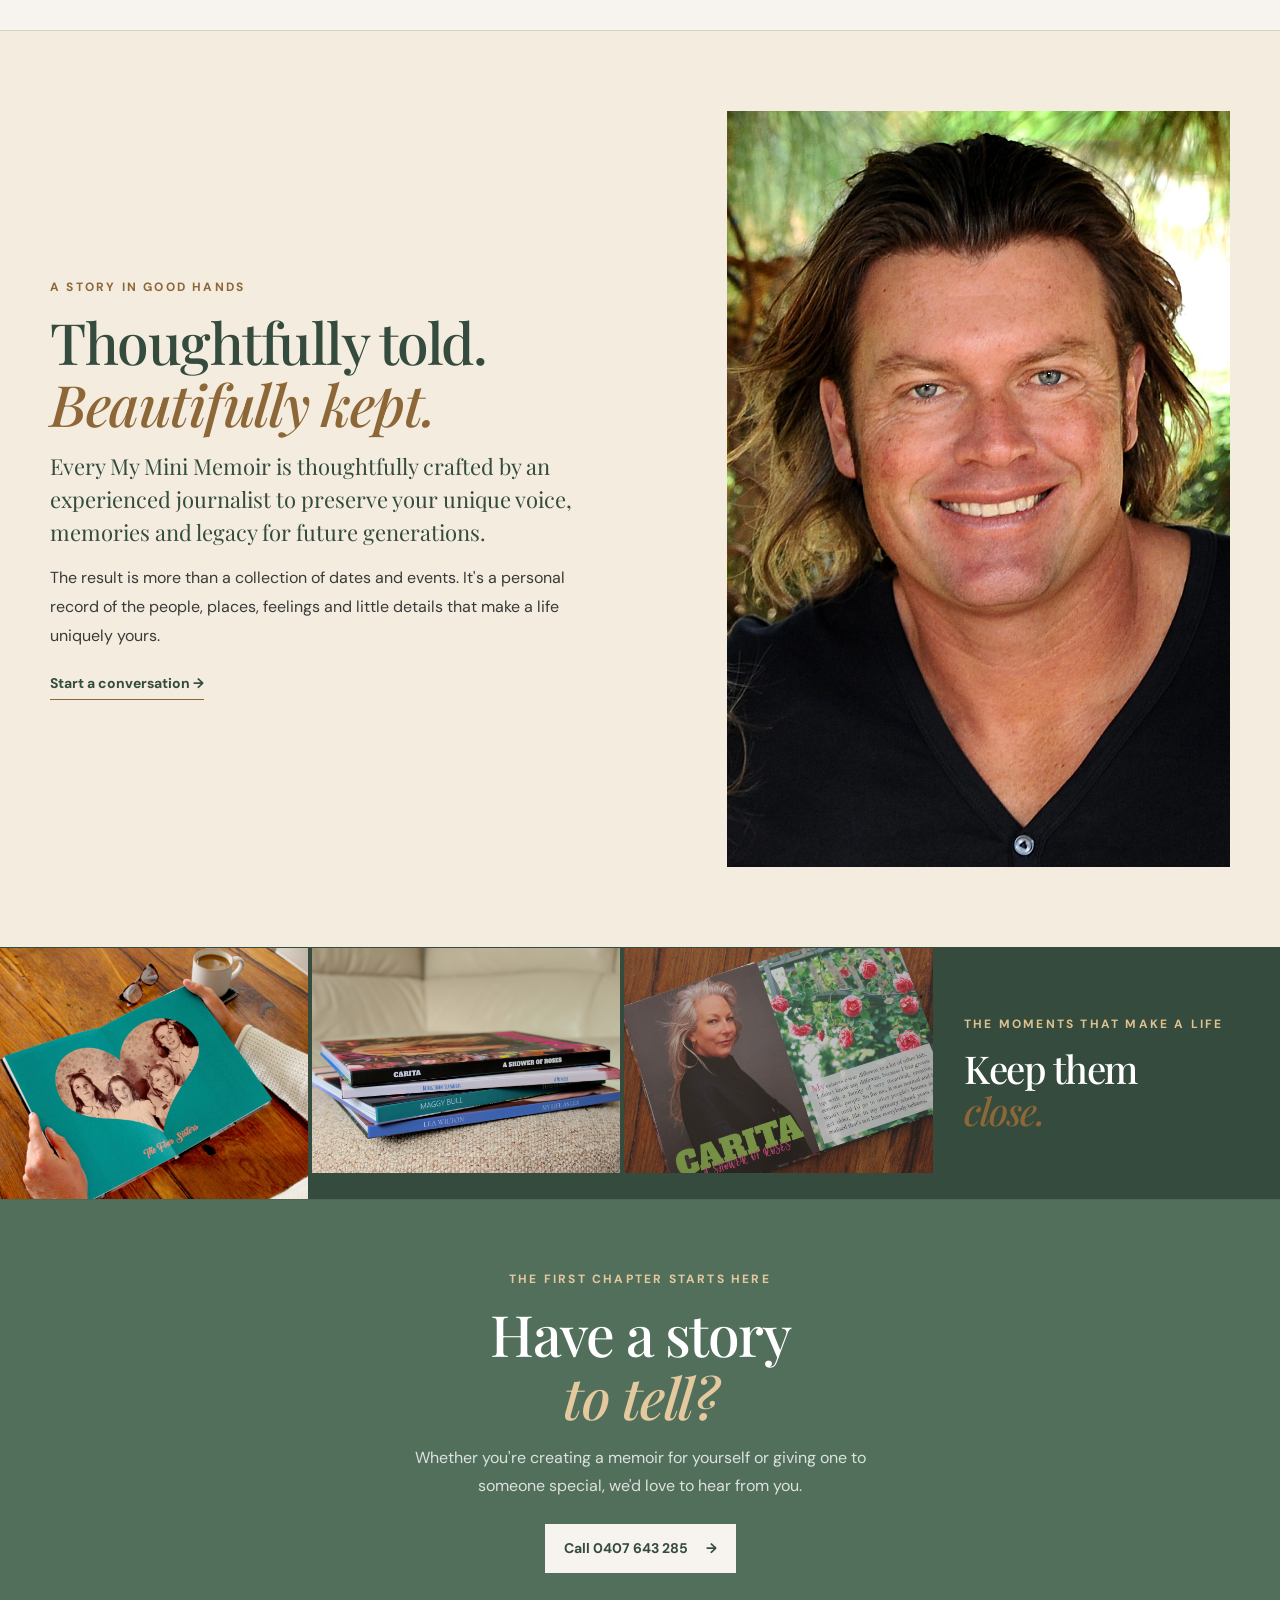
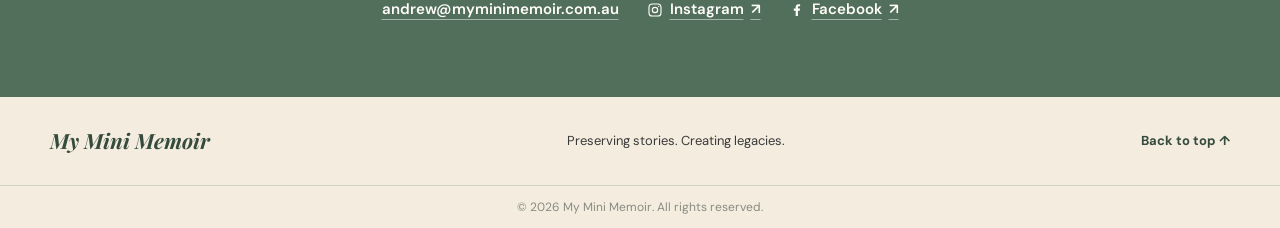
==== commit 4dd79050: "added some original text" ====
--- a/index.html
+++ b/index.html
@@ -104,8 +104,8 @@
           <p class="eyebrow">More than a book</p>
           <h2>Your memories deserve<br /><em>a place to live.</em></h2>
           <p class="lead-copy">
-            My Mini Memoir is a personal storytelling service that helps people
-            capture the stories that make them who they are.
+            My Mini Memoir is a personal storytelling service that creates
+            custom-designed mini memoir books showcasing the story of your life.
           </p>
           <p>
             Through a thoughtful, guided interview, your experiences are brought
@@ -123,12 +123,8 @@
 
       <section class="quote-band">
         <p class="quote-mark" aria-hidden="true">“</p>
-        <blockquote>
-          One day, these stories become the things we wish we'd written down.
-        </blockquote>
-        <p class="quote-caption">
-          A little piece of your life, kept for a lifetime.
-        </p>
+        <blockquote>Customer quote here?</blockquote>
+        <p class="quote-caption">- Customer name</p>
       </section>
 
       <section class="process section-shell section-block" id="how-it-works">
@@ -312,9 +308,9 @@
           <p class="eyebrow">A story in good hands</p>
           <h2>Thoughtfully told.<br /><em>Beautifully kept.</em></h2>
           <p class="lead-copy">
-            Every My Mini Memoir is thoughtfully created by an experienced
-            journalist, bringing care, curiosity and a storyteller's eye to
-            every interview.
+            Every My Mini Memoir is thoughtfully crafted by an experienced
+            journalist to preserve your unique voice, memories and legacy for
+            future generations.
           </p>
           <p>
             The result is more than a collection of dates and events. It's a
